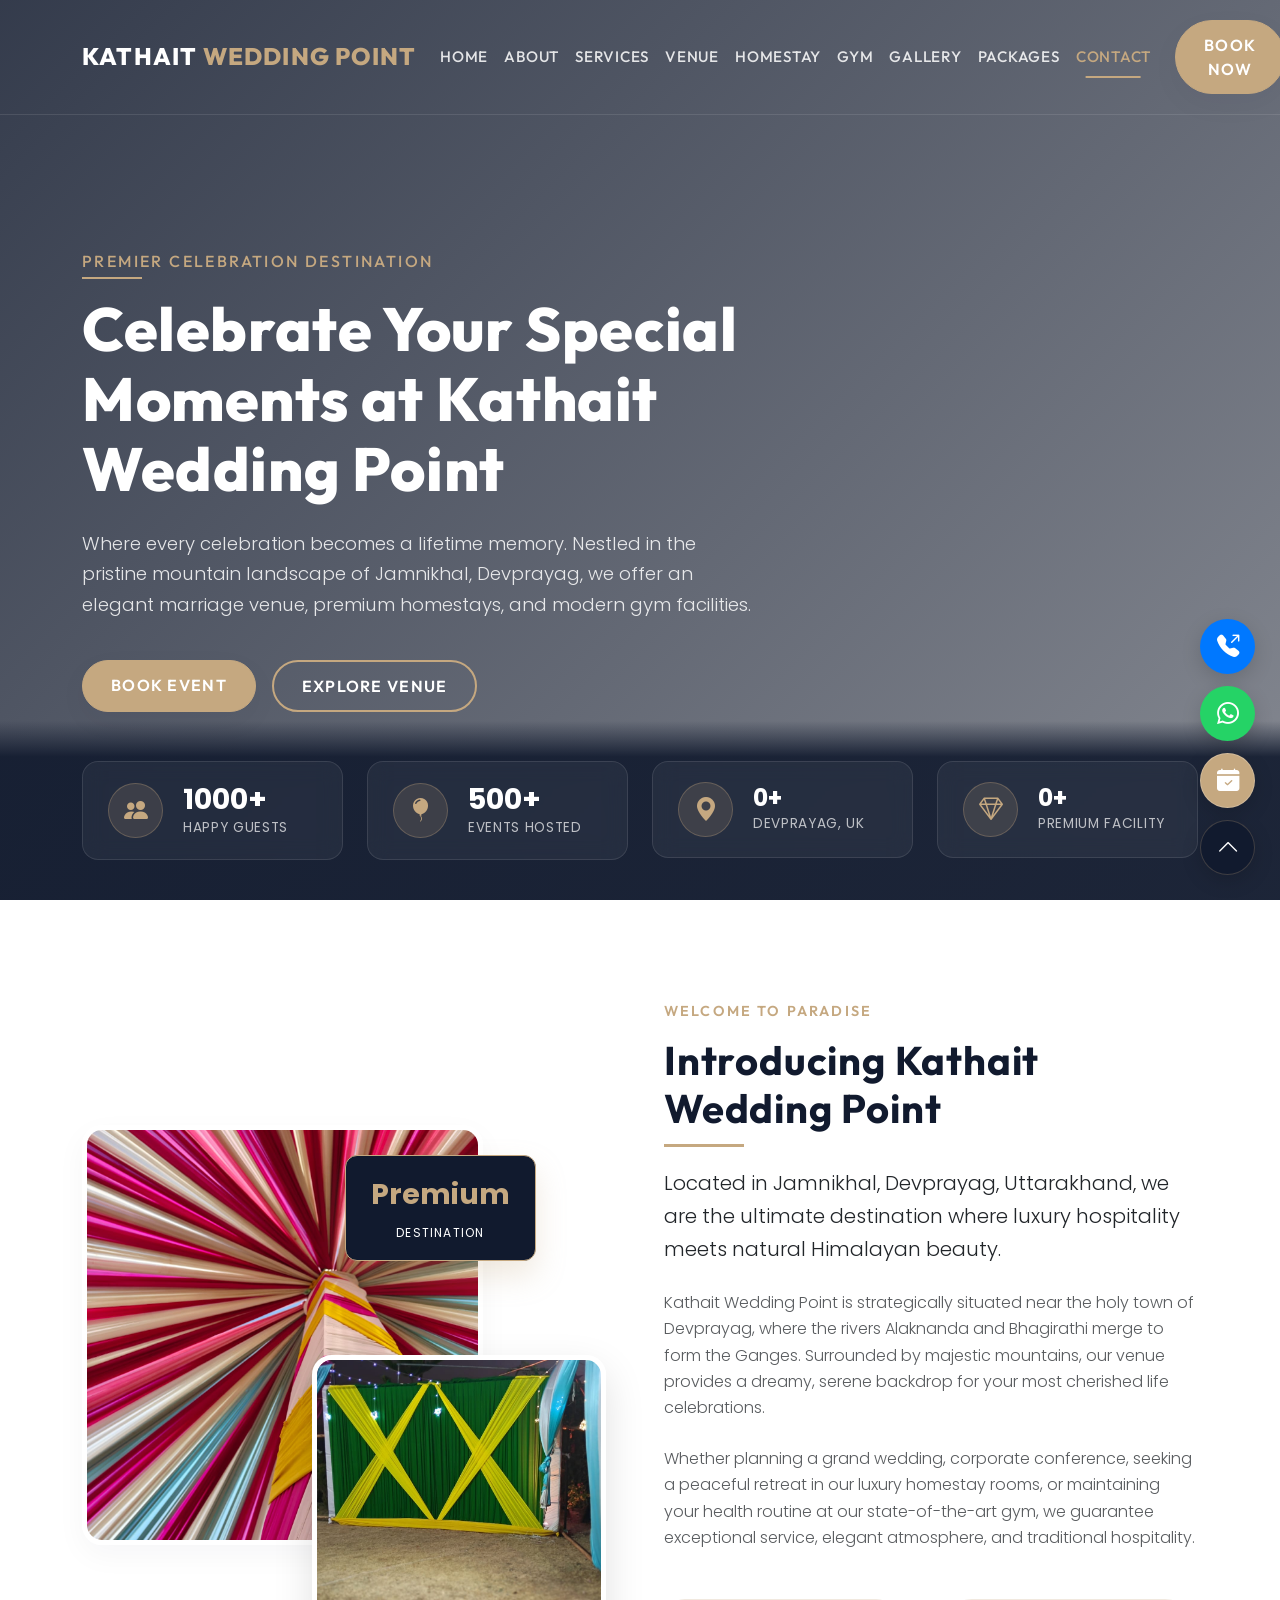
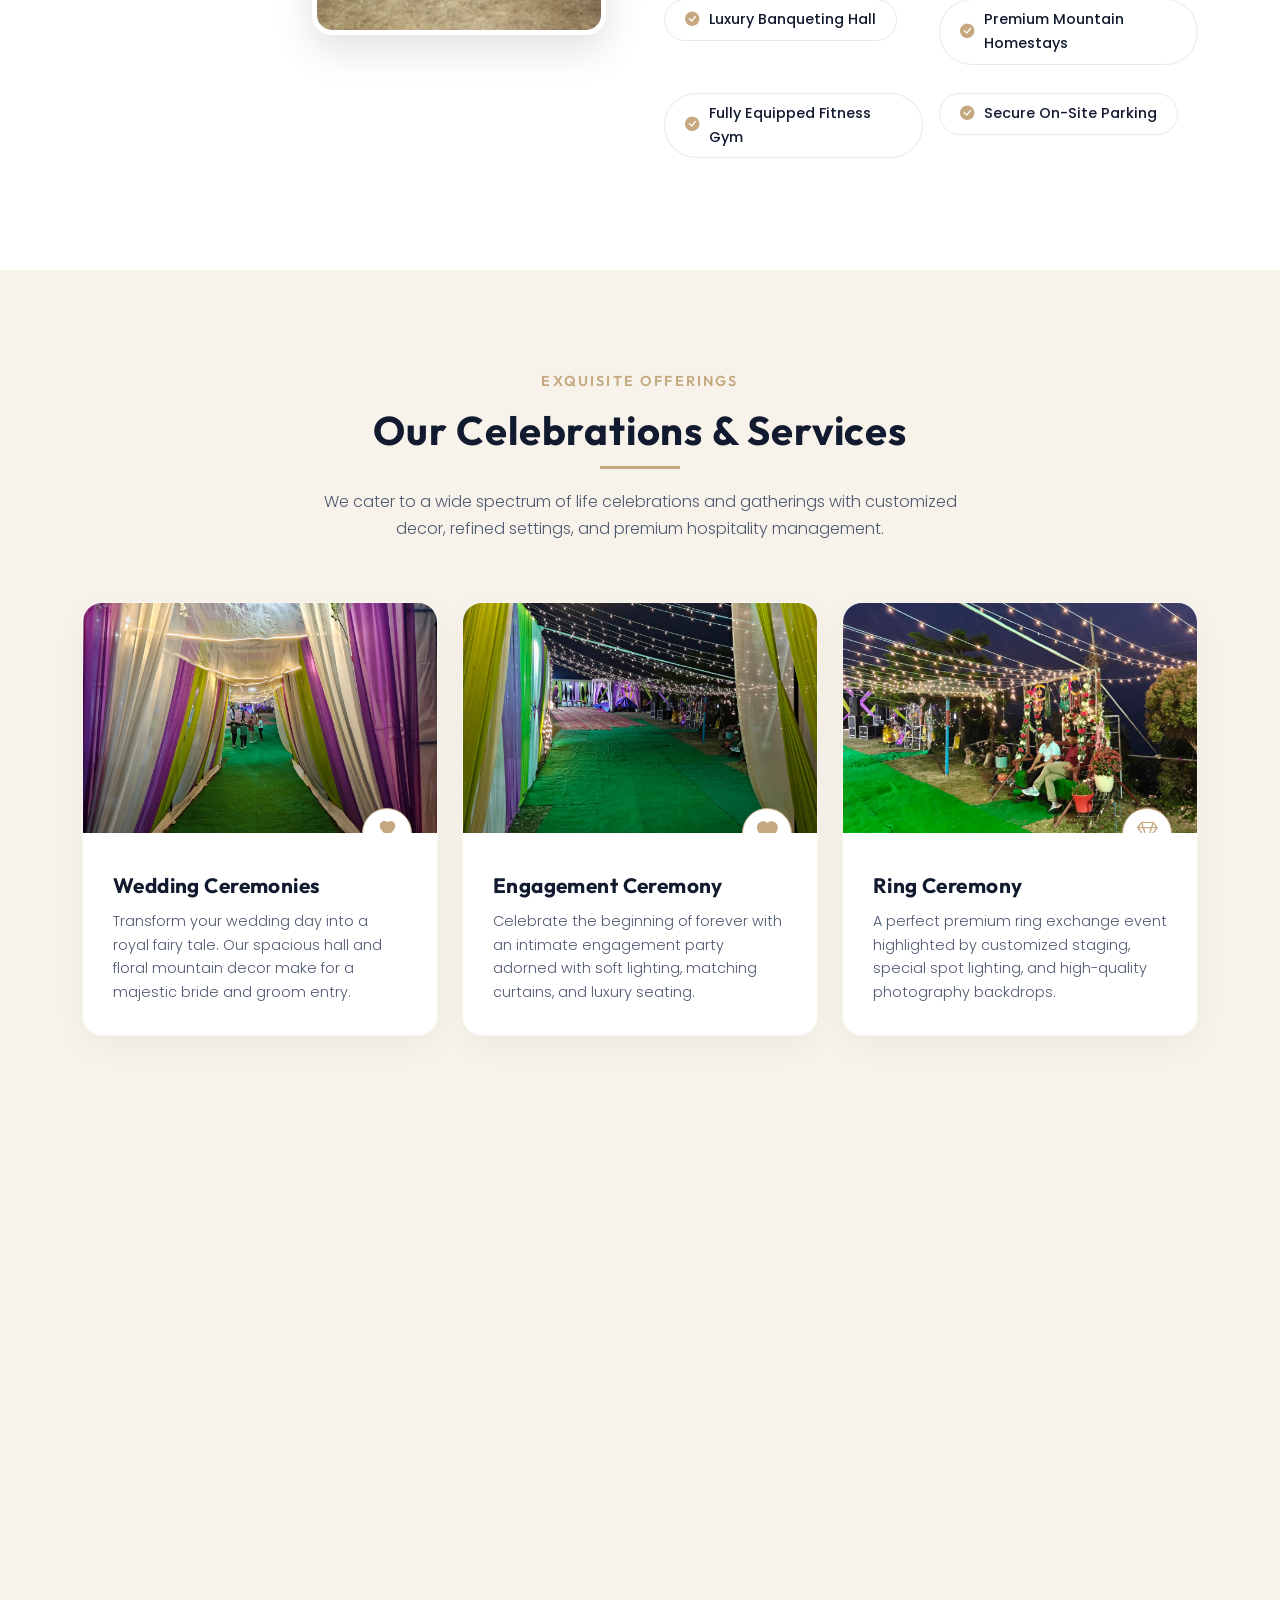
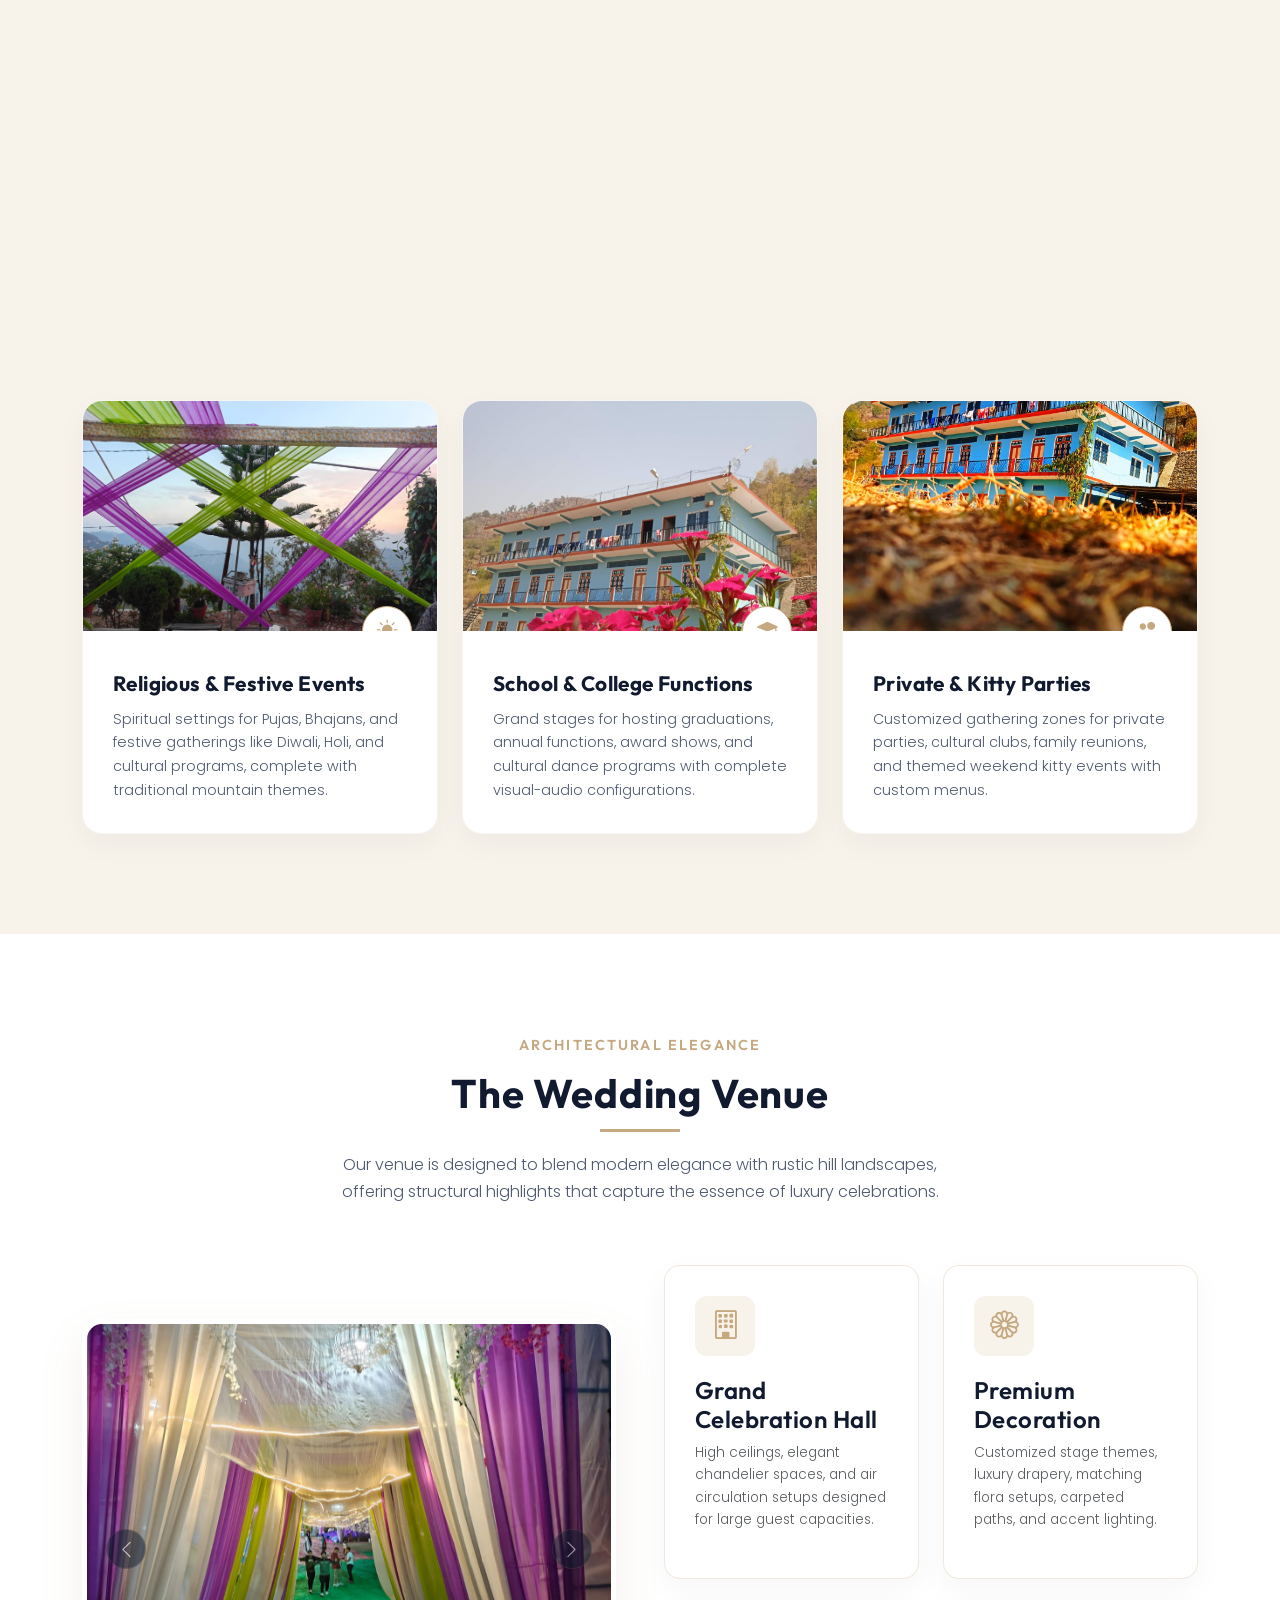
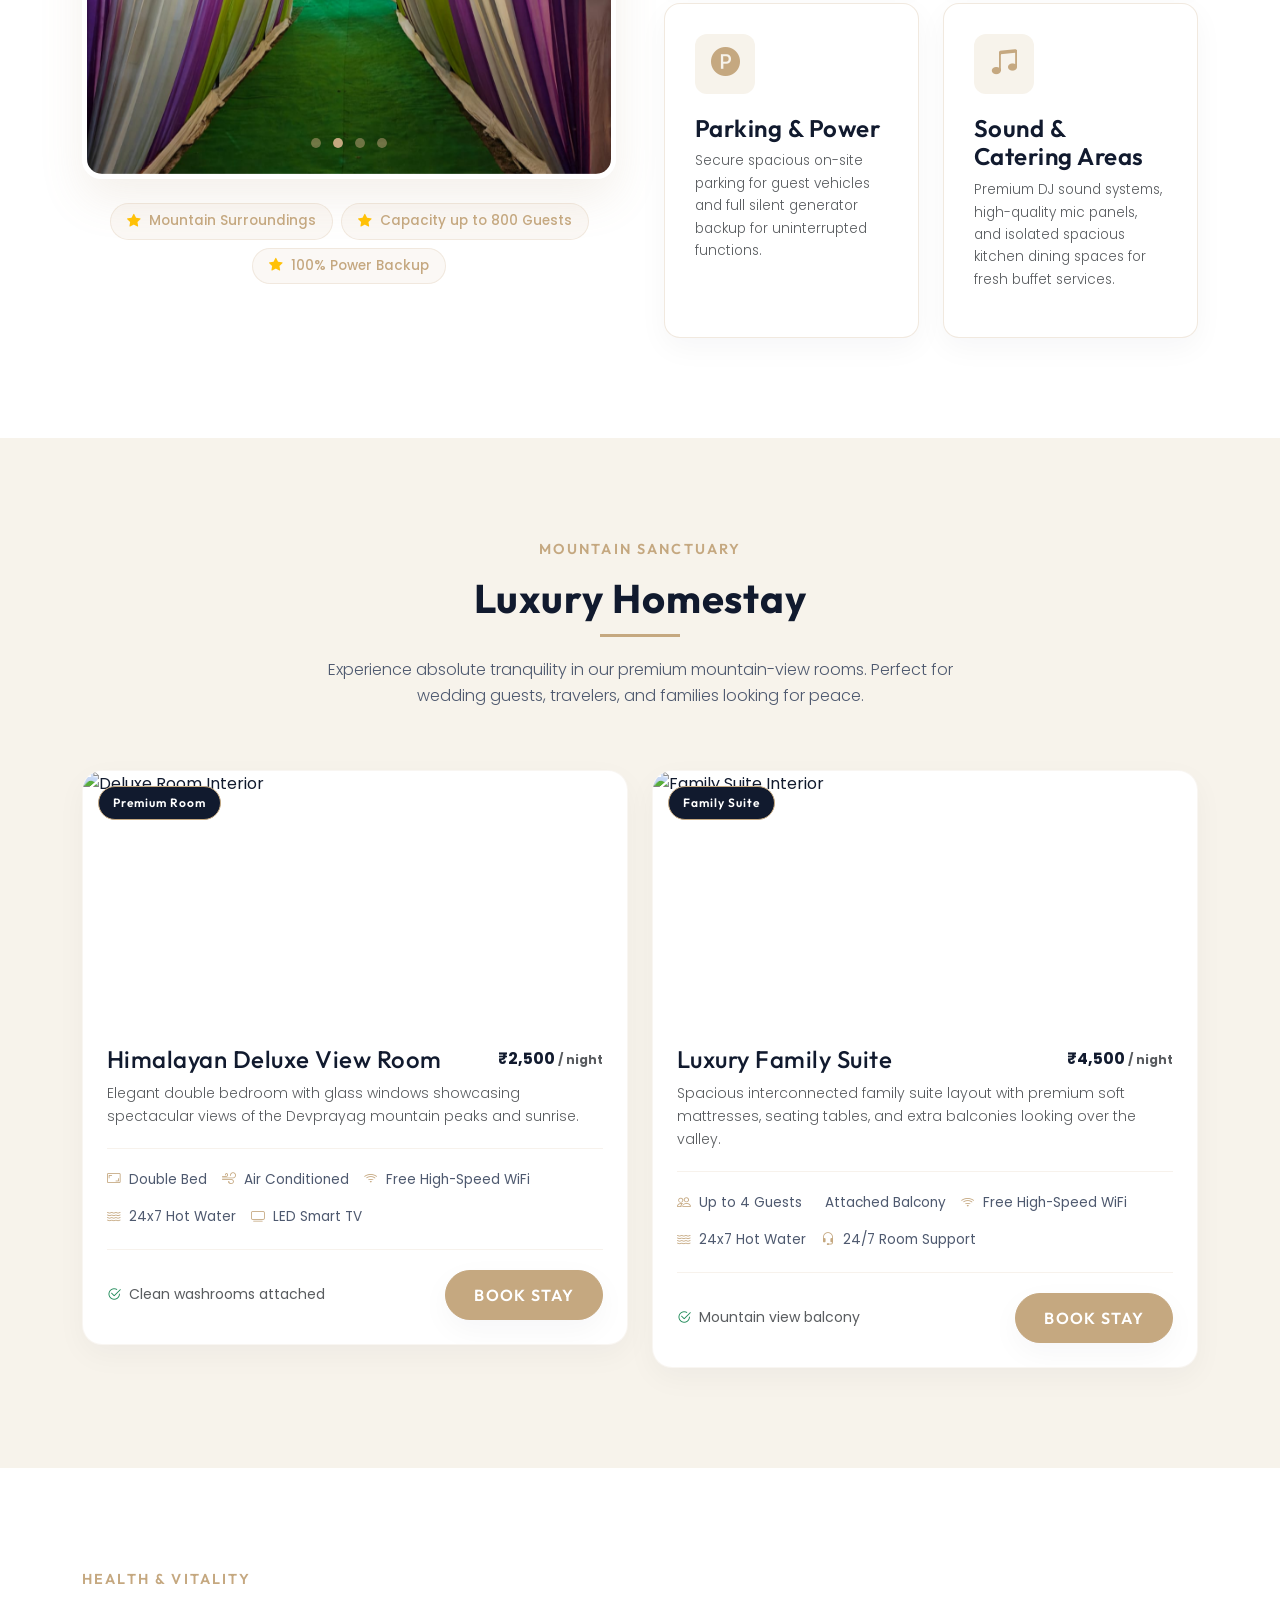
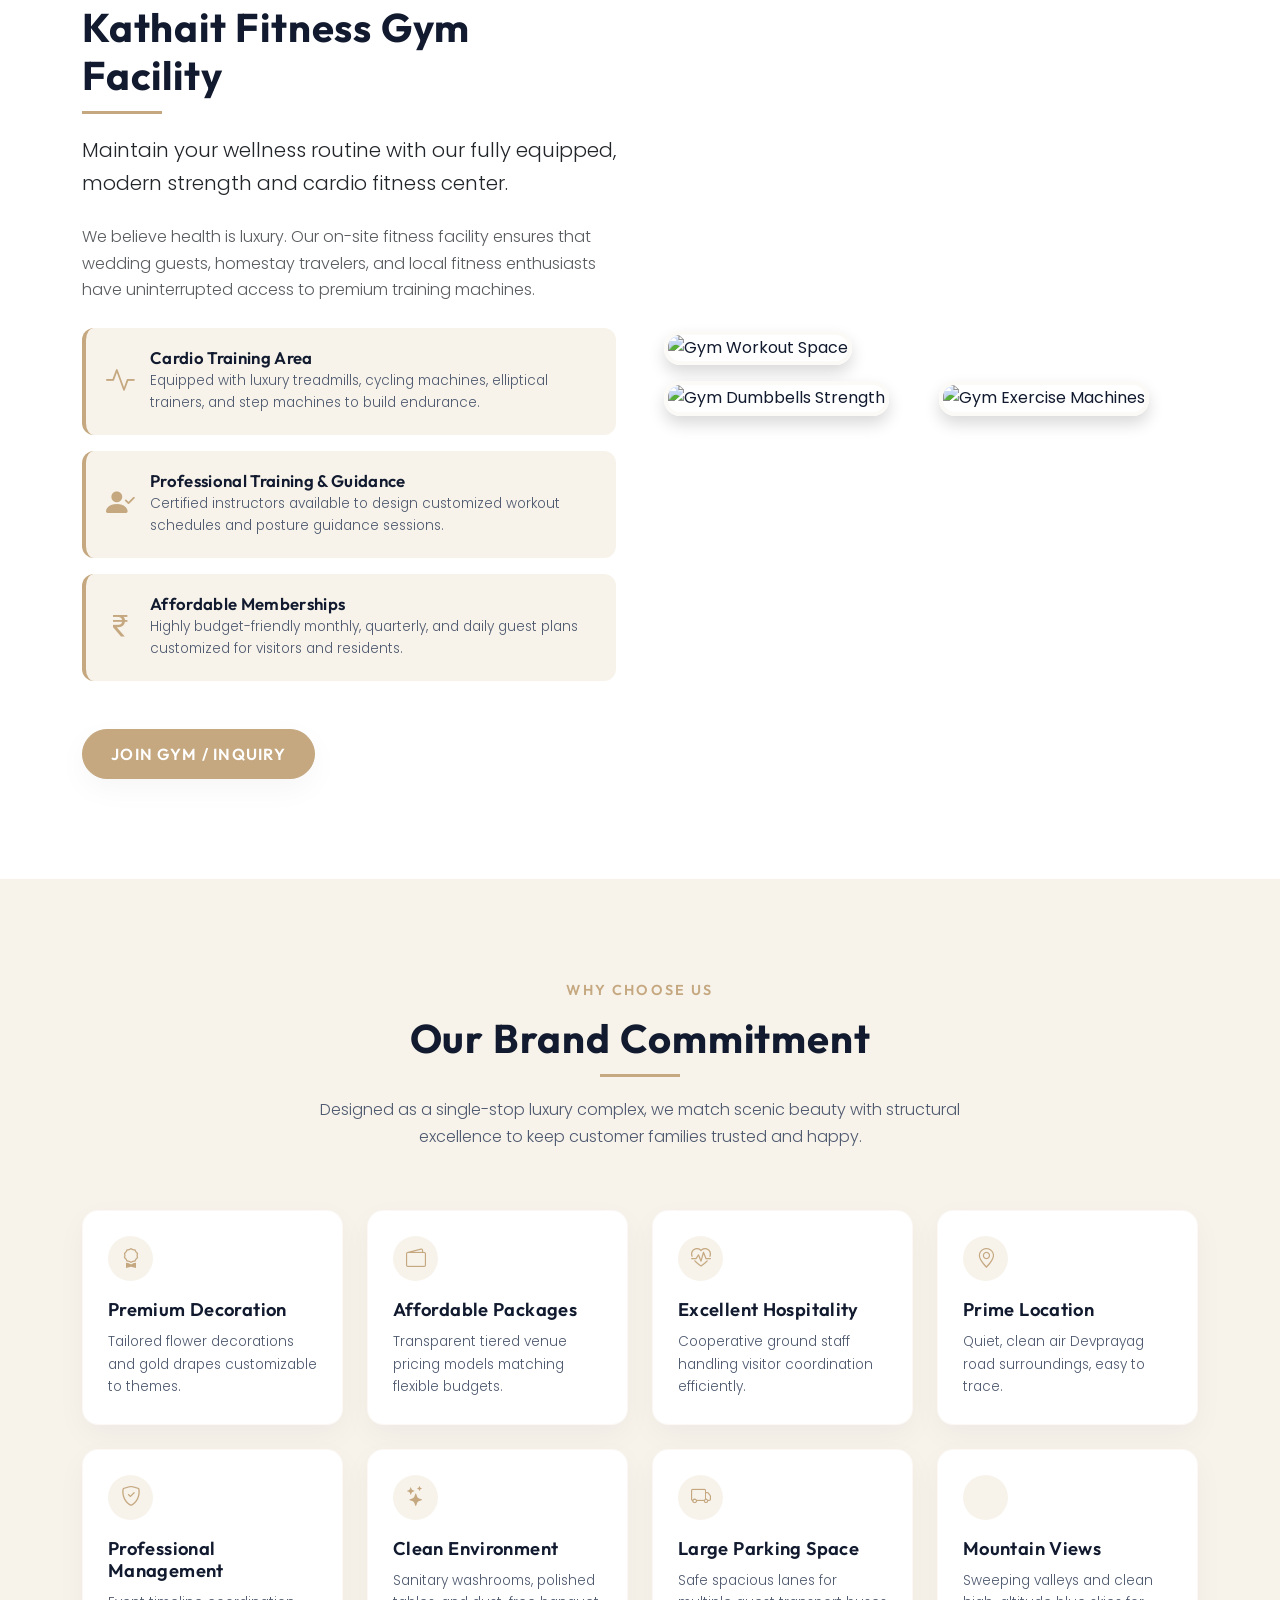
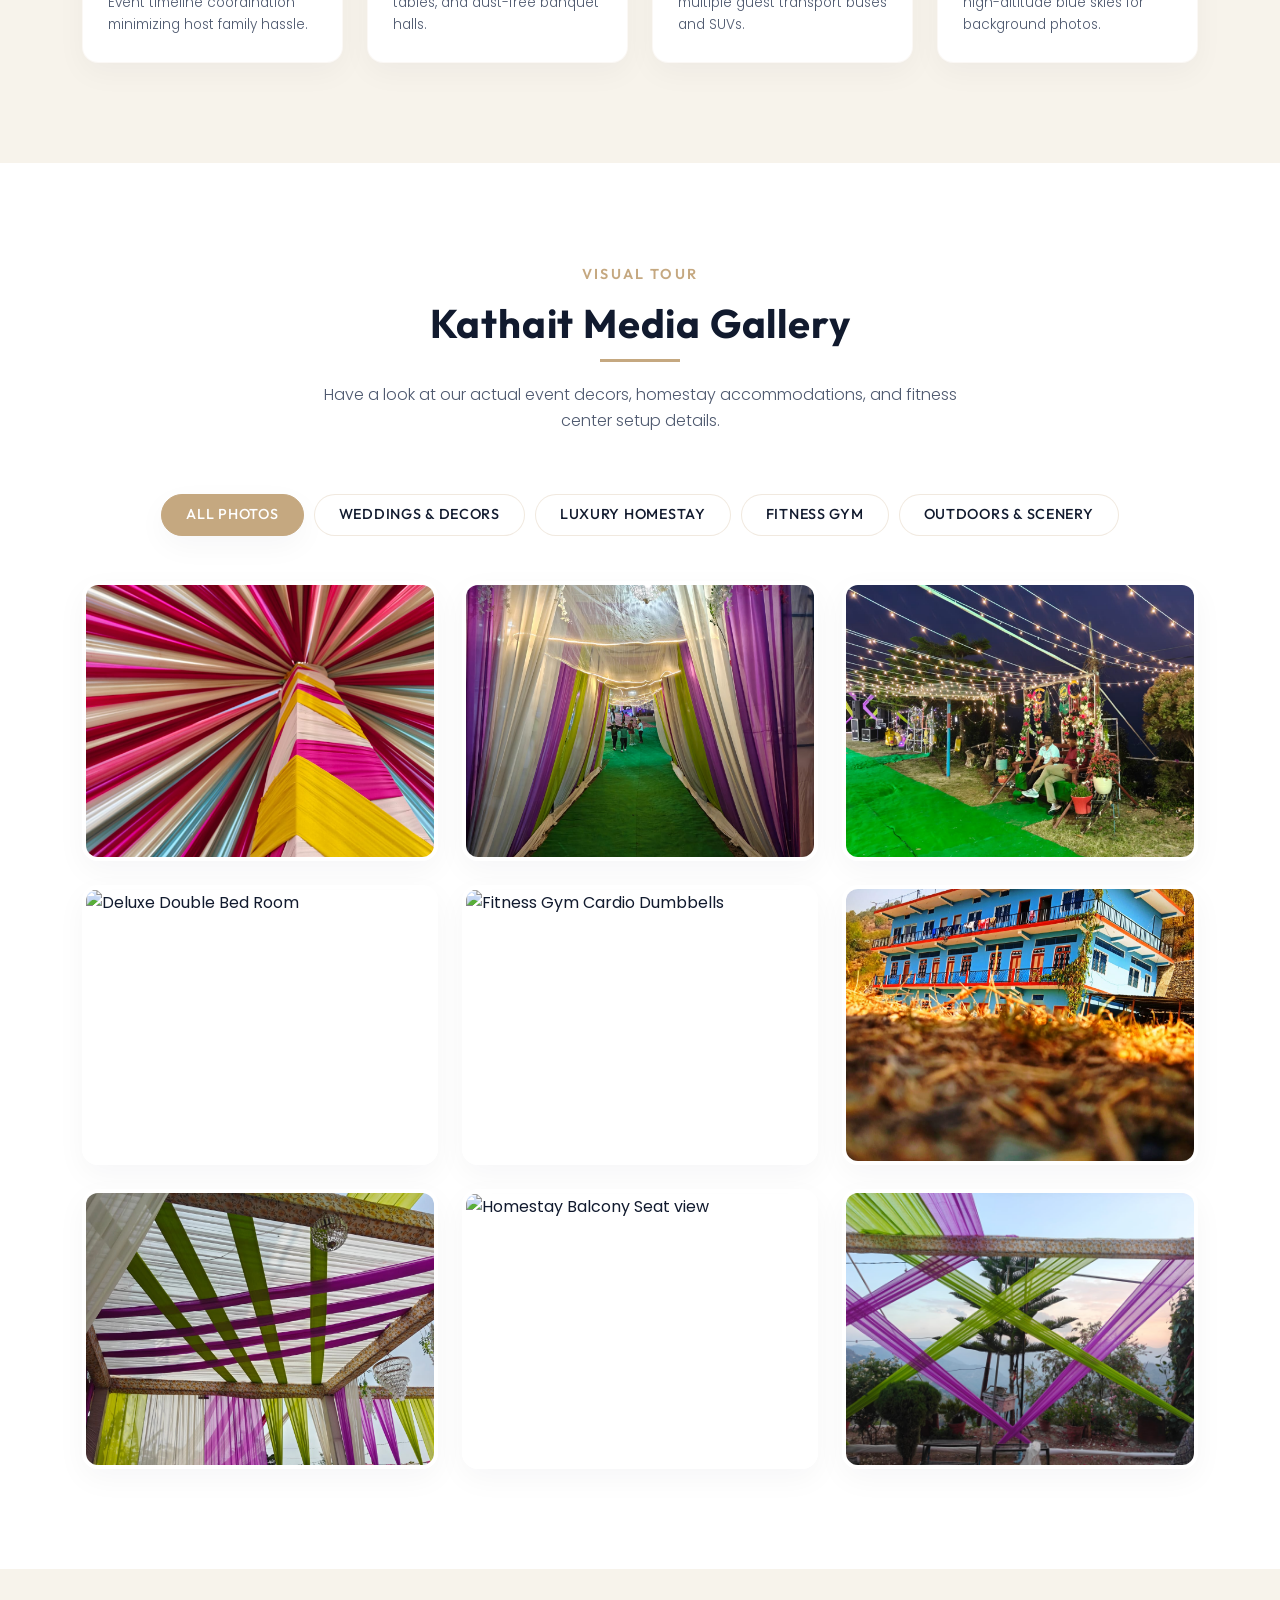
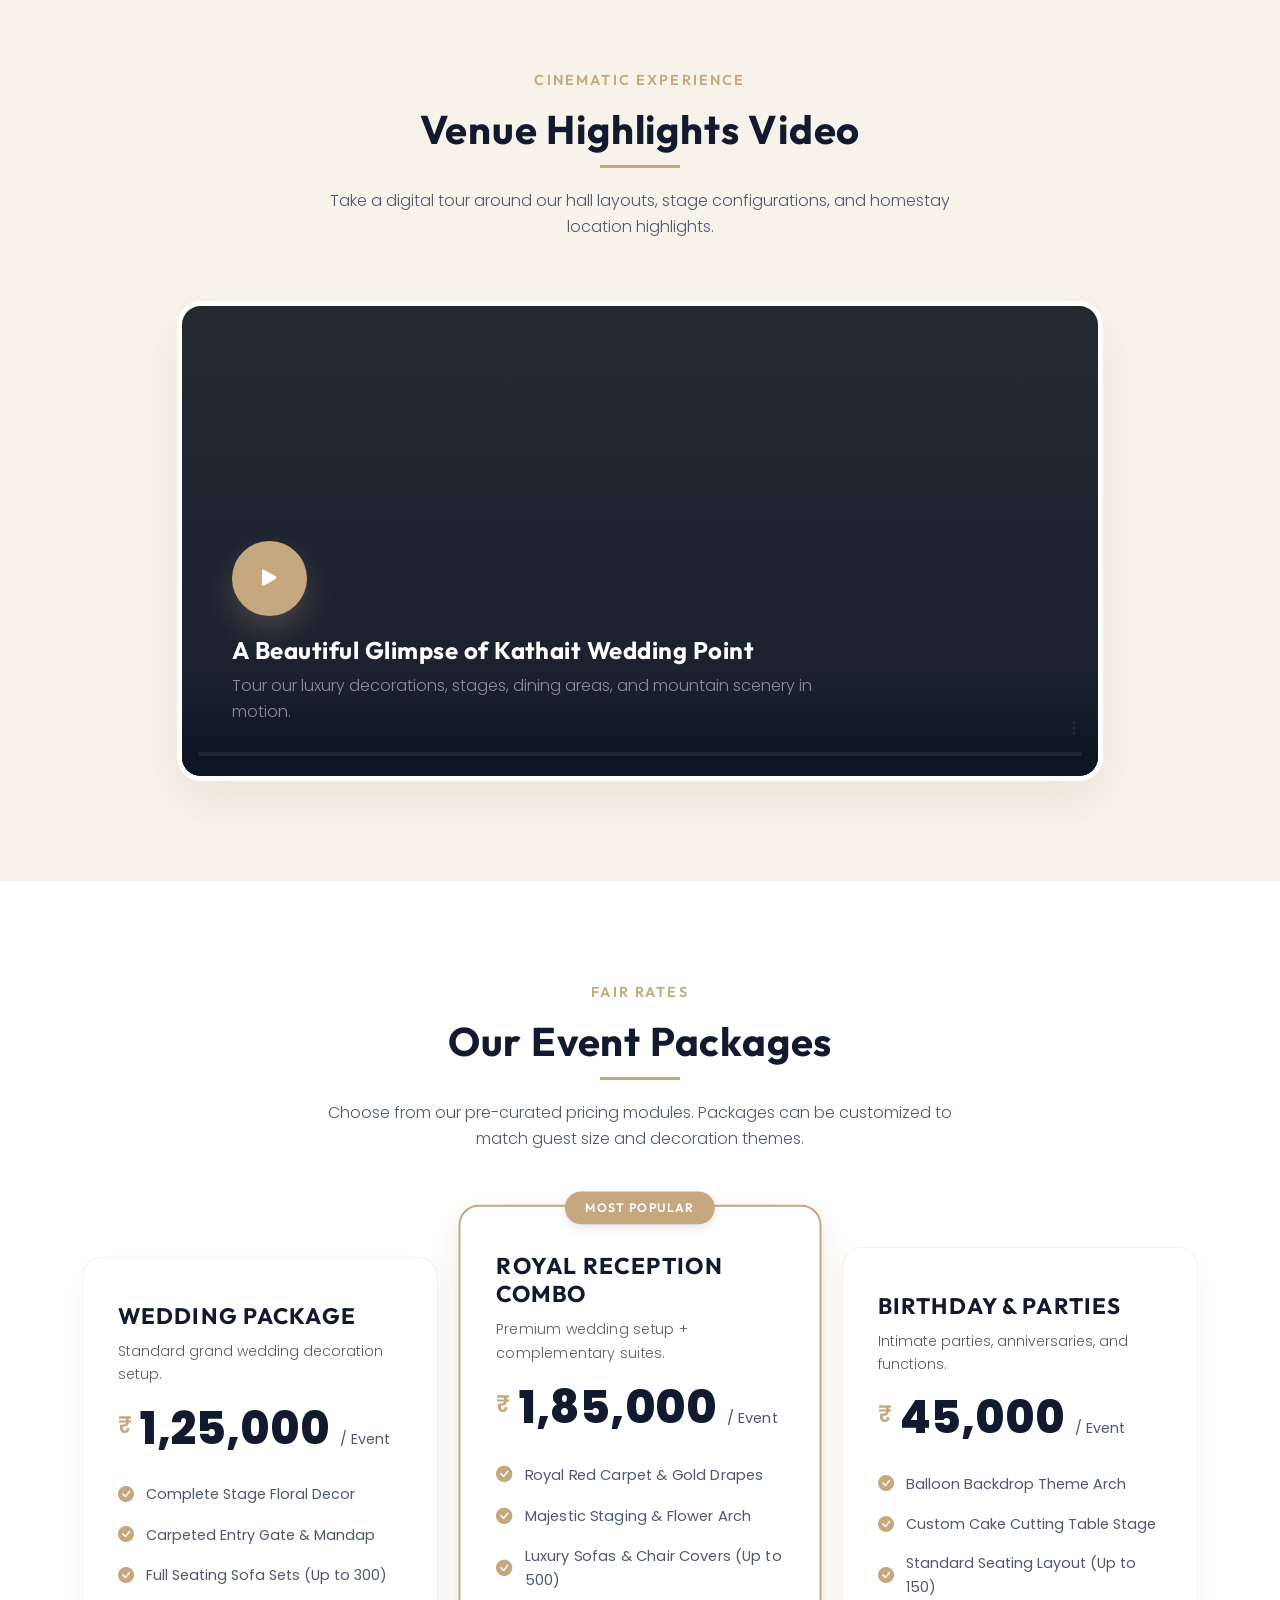
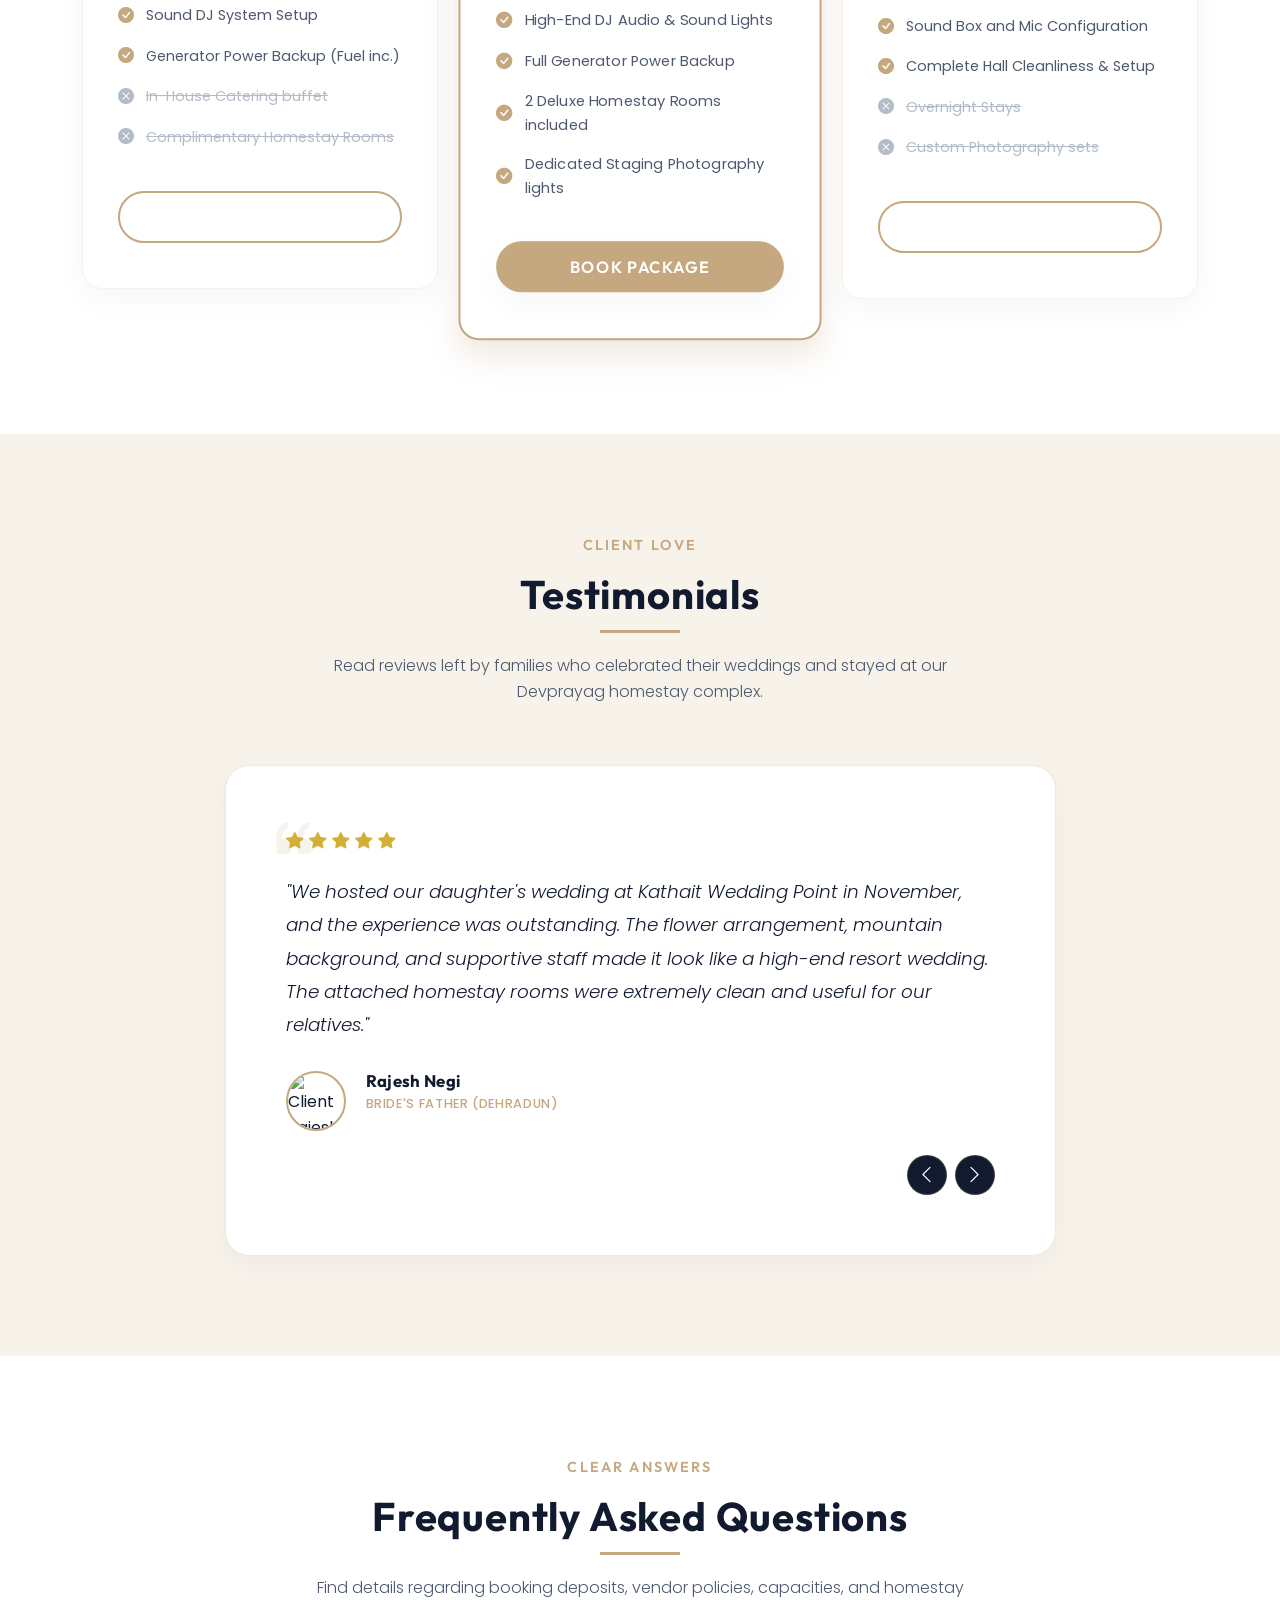
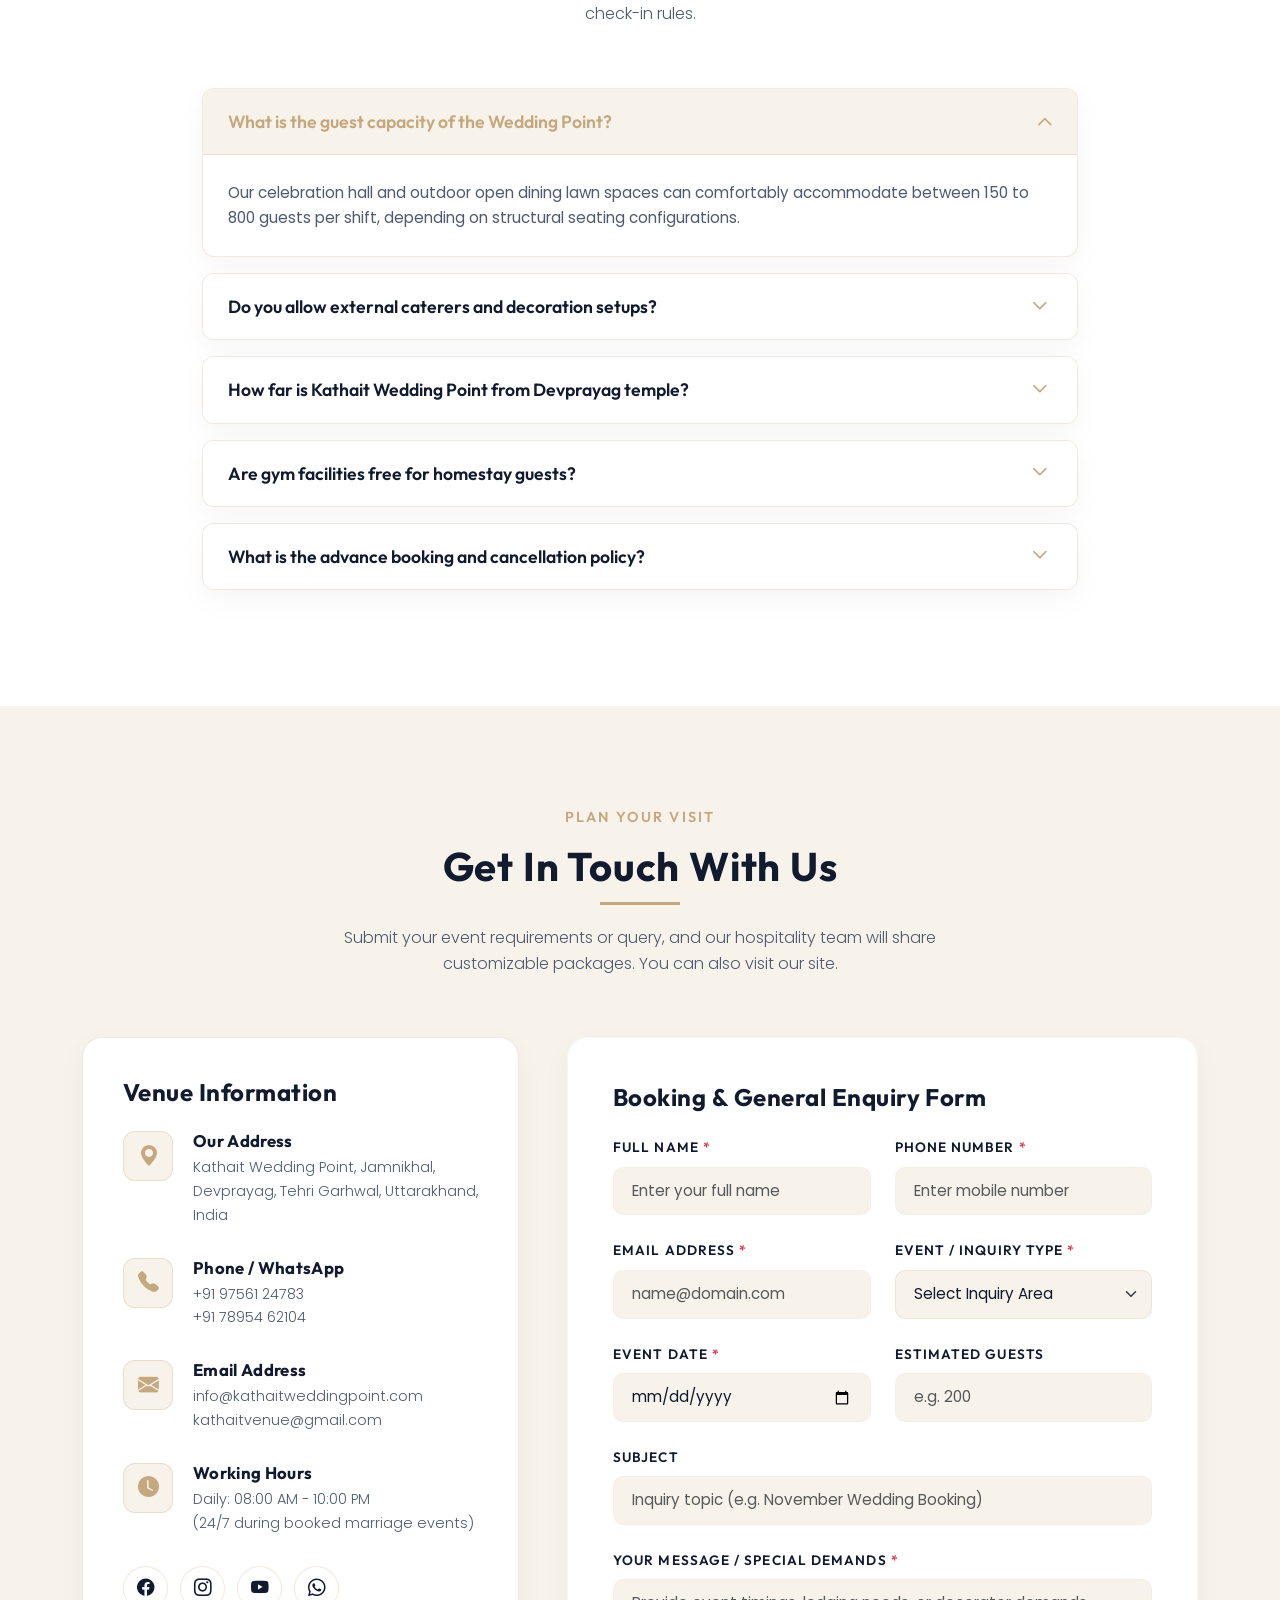
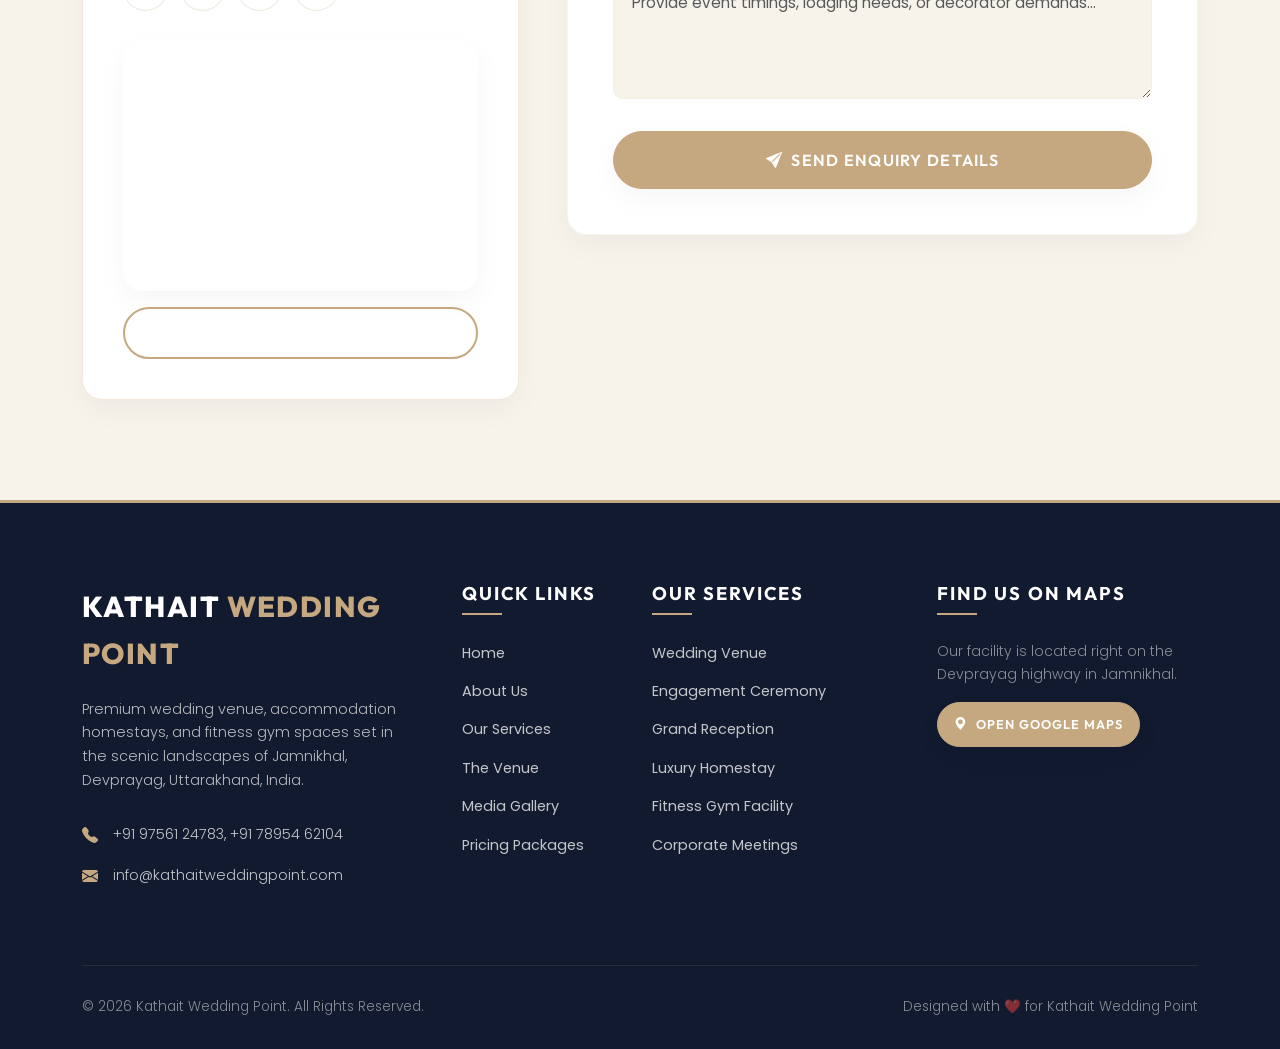
==== index.html @ 90617cf2 "Update Kathait Wedding Point website" ====
<!DOCTYPE html>
<html lang="en">

<head>
  <meta charset="UTF-8">
  <meta name="viewport" content="width=device-width, initial-scale=1.0">
  <meta name="description"
    content="Celebrate your special moments at Kathait Wedding Point in Jamnikhal, Devprayag, Uttarakhand. A premium luxury wedding venue offering homestay rooms, modern gym facility, grand celebration halls, and mountain views.">
  <meta name="keywords"
    content="Kathait Wedding Point, Wedding Venue Jamnikhal, Devprayag Wedding Hall, Luxury Resort Uttarakhand, Homestay Devprayag, Gym Jamnikhal Devprayag, Wedding Venue Uttarakhand, Marriage Hall Garhwal">
  <meta name="author" content="Kathait Wedding Point">
  <meta name="robots" content="index, follow">

  <!-- Open Graph Tags (SEO Social Media Share) -->
  <meta property="og:title" content="Kathait Wedding Point | Luxury Venue & Homestay in Devprayag">
  <meta property="og:description"
    content="Where every celebration becomes a lifetime memory. Grand wedding hall, engagement venue, premium homestay, and fitness gym set against beautiful mountain backdrops.">
  <meta property="og:image" content="D1.jpeg">
  <meta property="og:url" content="https://kathaitweddingpoint.com">
  <meta property="og:type" content="website">

  <title>Kathait Wedding Point | Premium Wedding Venue & Homestay, Devprayag</title>

  <!-- Favicon Placeholder -->
  <link rel="icon" type="image/png" href="D1.jpeg">

  <!-- Google Fonts: Outfit (Headings) & Poppins (Body Text) -->
  <link rel="preconnect" href="https://fonts.googleapis.com">
  <link rel="preconnect" href="https://fonts.gstatic.com" crossorigin>

  <!-- Bootstrap 5 CSS CDN -->
  <link href="https://cdn.jsdelivr.net/npm/bootstrap@5.3.0/dist/css/bootstrap.min.css" rel="stylesheet">

  <!-- Bootstrap Icons CDN -->
  <link rel="stylesheet" href="https://cdn.jsdelivr.net/npm/bootstrap-icons@1.10.5/font/bootstrap-icons.css">

  <!-- Custom CSS Stylesheet -->
  <link rel="stylesheet" href="style.css">
</head>

<body>

  <!-- Scroll Progress Bar -->
  <div class="scroll-progress-container">
    <div class="scroll-progress-bar" id="scrollProgress"></div>
  </div>

  <!-- Luxury Preloader -->
  <div id="preloader" aria-hidden="true">
    <div class="preloader-logo">Kathait <span>Wedding Point</span></div>
    <div class="preloader-spinner"></div>
    <p class="mt-3 text-uppercase letter-spacing-2" style="font-size: 0.75rem; letter-spacing: 0.15em;">Loading
      Experience...</p>
  </div>

  <!-- Sticky Premium Navigation Bar -->
  <nav class="navbar navbar-expand-lg custom-navbar" id="mainNavbar">
    <div class="container">
      <a class="navbar-brand navbar-brand-custom" href="#home" id="navLogo">
        Kathait <span>Wedding Point</span>
      </a>
      <button class="navbar-toggler" type="button" data-bs-toggle="collapse" data-bs-target="#navbarNav"
        aria-controls="navbarNav" aria-expanded="false" aria-label="Toggle navigation"
        style="border: var(--border-gold-subtle); padding: 8px;">
        <span class="bi bi-list text-white" id="togglerIcon" style="font-size: 1.5rem;"></span>
      </button>
      <div class="collapse navbar-collapse" id="navbarNav">
        <ul class="navbar-nav ms-auto mb-2 mb-lg-0 align-items-center">
          <li class="nav-item">
            <a class="nav-link nav-link-custom active" href="#home">Home</a>
          </li>
          <li class="nav-item">
            <a class="nav-link nav-link-custom" href="#about">About</a>
          </li>
          <li class="nav-item">
            <a class="nav-link nav-link-custom" href="#services">Services</a>
          </li>
          <li class="nav-item">
            <a class="nav-link nav-link-custom" href="#venue">Venue</a>
          </li>
          <li class="nav-item">
            <a class="nav-link nav-link-custom" href="#homestay">Homestay</a>
          </li>
          <li class="nav-item">
            <a class="nav-link nav-link-custom" href="#gym">Gym</a>
          </li>
          <li class="nav-item">
            <a class="nav-link nav-link-custom" href="#gallery">Gallery</a>
          </li>
          <li class="nav-item">
            <a class="nav-link nav-link-custom" href="#packages">Packages</a>
          </li>
          <li class="nav-item">
            <a class="nav-link nav-link-custom" href="#contact">Contact</a>
          </li>
          <li class="nav-item ms-lg-3 mt-3 mt-lg-0">
            <a class="btn btn-gold text-white" href="#contact">Book Now</a>
          </li>
        </ul>
      </div>
    </div>
  </nav>

  <!-- Hero Section -->
  <header id="home" class="hero-section">
    <!-- Local Demo Background Video -->
    <video autoplay loop muted playsinline class="hero-video-bg">
      <source src="Dvid1.mp4" type="video/mp4">
      <!-- Fallback image if video not loaded -->
      <img src="D1.jpeg" alt="Kathait Wedding Point Venue View">
    </video>

    <div class="hero-overlay"></div>

    <div class="container h-100 d-flex align-items-center">
      <div class="row">
        <div class="col-lg-10 col-xl-9">
          <div class="hero-content">
            <span class="hero-subtitle reveal-elem">Premier Celebration Destination</span>
            <h1 class="hero-title reveal-elem">Celebrate Your Special Moments at Kathait Wedding Point</h1>
            <p class="hero-desc reveal-elem">Where every celebration becomes a lifetime memory. Nestled in the pristine
              mountain landscape of Jamnikhal, Devprayag, we offer an elegant marriage venue, premium homestays, and
              modern gym facilities.</p>
            <div class="d-flex flex-wrap gap-3 reveal-elem">
              <a href="#contact" class="btn btn-gold text-white">Book Event</a>
              <a href="#venue" class="btn btn-outline-gold">Explore Venue</a>
            </div>
          </div>
        </div>
      </div>
    </div>

    <!-- Floating Statistics Container -->
    <div class="hero-stats-wrapper" id="hero-stats">
      <div class="container">
        <div class="row g-4">
          <div class="col-6 col-lg-3">
            <div class="hero-stat-card">
              <div class="stat-icon-wrapper">
                <i class="bi bi-people-fill"></i>
              </div>
              <div>
                <div class="stat-number" data-target="1000">0+</div>
                <div class="stat-label">Happy Guests</div>
              </div>
            </div>
          </div>
          <div class="col-6 col-lg-3">
            <div class="hero-stat-card">
              <div class="stat-icon-wrapper">
                <i class="bi bi-balloon-fill"></i>
              </div>
              <div>
                <div class="stat-number" data-target="500">0+</div>
                <div class="stat-label">Events Hosted</div>
              </div>
            </div>
          </div>
          <div class="col-6 col-lg-3">
            <div class="hero-stat-card">
              <div class="stat-icon-wrapper">
                <i class="bi bi-geo-alt-fill"></i>
              </div>
              <div>
                <div class="stat-number" style="font-size: 1.5rem; font-weight: 700; color: white;">Jamnikhal</div>
                <div class="stat-label">Devprayag, UK</div>
              </div>
            </div>
          </div>
          <div class="col-6 col-lg-3">
            <div class="hero-stat-card">
              <div class="stat-icon-wrapper">
                <i class="bi bi-gem"></i>
              </div>
              <div>
                <div class="stat-number" style="font-size: 1.5rem; font-weight: 700; color: white;">Luxury</div>
                <div class="stat-label">Premium Facility</div>
              </div>
            </div>
          </div>
        </div>
      </div>
    </div>
  </header>

  <!-- About Section -->
  <section id="about" class="section-padding bg-white-luxury">
    <div class="container">
      <div class="row align-items-center g-5">
        <div class="col-lg-6 reveal-elem fade-left">
          <div class="about-image-layout">
            <!-- Utilizing local wedding / venue images -->
            <img src="D1.jpeg" alt="Kathait Wedding Point Entrance Decor" class="about-img-main">
            <img src="D2.jpeg" alt="Kathait Wedding Point Celebration Hall Setup" class="about-img-sub">
            <div class="about-badge">
              <span class="years">Premium</span>
              <span class="text">Destination</span>
            </div>
          </div>
        </div>
        <div class="col-lg-6 reveal-elem fade-right">
          <span class="section-tagline">Welcome to Paradise</span>
          <h2 class="section-title left-align">Introducing Kathait Wedding Point</h2>
          <p class="lead text-dark mb-4">Located in Jamnikhal, Devprayag, Uttarakhand, we are the ultimate destination
            where luxury hospitality meets natural Himalayan beauty.</p>
          <p class="mb-4 text-muted">Kathait Wedding Point is strategically situated near the holy town of Devprayag,
            where the rivers Alaknanda and Bhagirathi merge to form the Ganges. Surrounded by majestic mountains, our
            venue provides a dreamy, serene backdrop for your most cherished life celebrations.</p>
          <p class="mb-5 text-muted">Whether planning a grand wedding, corporate conference, seeking a peaceful retreat
            in our luxury homestay rooms, or maintaining your health routine at our state-of-the-art gym, we guarantee
            exceptional service, elegant atmosphere, and traditional hospitality.</p>

          <div class="row g-3">
            <div class="col-sm-6">
              <div class="feature-pill"><i class="bi bi-check-circle-fill"></i> Luxury Banqueting Hall</div>
            </div>
            <div class="col-sm-6">
              <div class="feature-pill"><i class="bi bi-check-circle-fill"></i> Premium Mountain Homestays</div>
            </div>
            <div class="col-sm-6">
              <div class="feature-pill"><i class="bi bi-check-circle-fill"></i> Fully Equipped Fitness Gym</div>
            </div>
            <div class="col-sm-6">
              <div class="feature-pill"><i class="bi bi-check-circle-fill"></i> Secure On-Site Parking</div>
            </div>
          </div>
        </div>
      </div>
    </div>
  </section>

  <!-- Services Section -->
  <section id="services" class="section-padding bg-light-luxury">
    <div class="container">
      <div class="text-center">
        <span class="section-tagline">Exquisite Offerings</span>
        <h2 class="section-title">Our Celebrations & Services</h2>
        <p class="section-desc">We cater to a wide spectrum of life celebrations and gatherings with customized decor,
          refined settings, and premium hospitality management.</p>
      </div>

      <div class="row g-4">
        <!-- Service 1: Wedding -->
        <div class="col-md-6 col-lg-4 reveal-elem delay-1">
          <div class="service-card">
            <div class="service-img-wrapper">
              <!-- Using local decoration image D3.jpeg -->
              <img src="D3.jpeg" alt="Wedding Celebration Decor" class="service-img">
              <div class="service-icon-floating">
                <i class="bi bi-balloon-heart-fill"></i>
              </div>
            </div>
            <div class="service-body">
              <h3 class="service-title">Wedding Ceremonies</h3>
              <p class="service-desc">Transform your wedding day into a royal fairy tale. Our spacious hall and floral
                mountain decor make for a majestic bride and groom entry.</p>
            </div>
          </div>
        </div>

        <!-- Service 2: Engagement Ceremony -->
        <div class="col-md-6 col-lg-4 reveal-elem delay-2">
          <div class="service-card">
            <div class="service-img-wrapper">
              <!-- Using local decoration image D4.jpeg -->
              <img src="D4.jpeg" alt="Engagement Ceremony Decor" class="service-img">
              <div class="service-icon-floating">
                <i class="bi bi-heart-fill"></i>
              </div>
            </div>
            <div class="service-body">
              <h3 class="service-title">Engagement Ceremony</h3>
              <p class="service-desc">Celebrate the beginning of forever with an intimate engagement party adorned with
                soft lighting, matching curtains, and luxury seating.</p>
            </div>
          </div>
        </div>

        <!-- Service 3: Ring Ceremony -->
        <div class="col-md-6 col-lg-4 reveal-elem delay-3">
          <div class="service-card">
            <div class="service-img-wrapper">
              <!-- Using local image D5.jpeg -->
              <img src="D5.jpeg" alt="Ring Ceremony Setup" class="service-img">
              <div class="service-icon-floating">
                <i class="bi bi-gem"></i>
              </div>
            </div>
            <div class="service-body">
              <h3 class="service-title">Ring Ceremony</h3>
              <p class="service-desc">A perfect premium ring exchange event highlighted by customized staging, special
                spot lighting, and high-quality photography backdrops.</p>
            </div>
          </div>
        </div>

        <!-- Service 4: Reception -->
        <div class="col-md-6 col-lg-4 reveal-elem delay-1">
          <div class="service-card">
            <div class="service-img-wrapper">
              <!-- Using local image D6.jpeg -->
              <img src="D6.jpeg" alt="Wedding Reception Decoration" class="service-img">
              <div class="service-icon-floating">
                <i class="bi bi-stars"></i>
              </div>
            </div>
            <div class="service-body">
              <h3 class="service-title">Grand Reception</h3>
              <p class="service-desc">Host an unforgettable reception dinner featuring fine dining catering layouts,
                ambient audio, and professional hospitality staff.</p>
            </div>
          </div>
        </div>

        <!-- Service 5: Birthday Parties -->
        <div class="col-md-6 col-lg-4 reveal-elem delay-2">
          <div class="service-card">
            <div class="service-img-wrapper">
              <!-- Using local image D7.jpeg -->
              <img src="D7.jpeg" alt="Birthday Party Decoration" class="service-img">
              <div class="service-icon-floating">
                <i class="bi bi-gift-fill"></i>
              </div>
            </div>
            <div class="service-body">
              <h3 class="service-title">Birthday Parties</h3>
              <p class="service-desc">Fun and creative settings for kids and adults alike. Colorful balloon decorations,
                custom arches, dynamic music setups, and cake stages.</p>
            </div>
          </div>
        </div>

        <!-- Service 6: Anniversary Celebration -->
        <div class="col-md-6 col-lg-4 reveal-elem delay-3">
          <div class="service-card">
            <div class="service-img-wrapper">
              <!-- Using local image D8.jpeg -->
              <img src="D8.jpeg" alt="Anniversary Celebration Layout" class="service-img">
              <div class="service-icon-floating">
                <i class="bi bi-hourglass-split"></i>
              </div>
            </div>
            <div class="service-body">
              <h3 class="service-title">Anniversaries</h3>
              <p class="service-desc">Commemorate years of love and togetherness with sophisticated table layouts, fine
                linens, family dining, and live musical highlights.</p>
            </div>
          </div>
        </div>

        <!-- Service 7: Baby Shower & Naming -->
        <div class="col-md-6 col-lg-4 reveal-elem delay-1">
          <div class="service-card">
            <div class="service-img-wrapper">
              <!-- Using local image D9.jpeg -->
              <img src="D9.jpeg" alt="Baby Shower Theme Decor" class="service-img">
              <div class="service-icon-floating">
                <i class="bi bi-emoji-smile-fill"></i>
              </div>
            </div>
            <div class="service-body">
              <h3 class="service-title">Baby Shower & Naming</h3>
              <p class="service-desc">Delightful, warm themed decorations for welcoming the newborn. Customized setups
                and comfortable seating for friends and relatives.</p>
            </div>
          </div>
        </div>

        <!-- Service 8: Corporate Events -->
        <div class="col-md-6 col-lg-4 reveal-elem delay-2">
          <div class="service-card">
            <div class="service-img-wrapper">
              <img src="https://images.unsplash.com/photo-1511578314322-379afb476865?auto=format&fit=crop&w=800&q=80"
                alt="Corporate Conference Setup" class="service-img">
              <div class="service-icon-floating">
                <i class="bi bi-briefcase-fill"></i>
              </div>
            </div>
            <div class="service-body">
              <h3 class="service-title">Corporate Events</h3>
              <p class="service-desc">Professional corporate training, workshops, and business conferences equipped with
                high-speed Internet, microphone setup, and projector spaces.</p>
            </div>
          </div>
        </div>

        <!-- Service 9: Retirement Parties -->
        <div class="col-md-6 col-lg-4 reveal-elem delay-3">
          <div class="service-card">
            <div class="service-img-wrapper">
              <!-- Using local image D10.jpeg -->
              <img src="D10.jpeg" alt="Retirement Party Venue Decor" class="service-img">
              <div class="service-icon-floating">
                <i class="bi bi-award-fill"></i>
              </div>
            </div>
            <div class="service-body">
              <h3 class="service-title">Retirement Parties</h3>
              <p class="service-desc">Honor years of dedicated professional service with elegant stages, celebratory
                presentations, and close family dining experiences.</p>
            </div>
          </div>
        </div>

        <!-- Service 10: Religious Events & Festivals -->
        <div class="col-md-6 col-lg-4 reveal-elem delay-1">
          <div class="service-card">
            <div class="service-img-wrapper">
              <!-- Using local image D11.jpeg -->
              <img src="D11.jpeg" alt="Religious Puja / Festive Program Decor" class="service-img">
              <div class="service-icon-floating">
                <i class="bi bi-sun-fill"></i>
              </div>
            </div>
            <div class="service-body">
              <h3 class="service-title">Religious & Festive Events</h3>
              <p class="service-desc">Spiritual settings for Pujas, Bhajans, and festive gatherings like Diwali, Holi,
                and cultural programs, complete with traditional mountain themes.</p>
            </div>
          </div>
        </div>

        <!-- Service 11: School & College Functions -->
        <div class="col-md-6 col-lg-4 reveal-elem delay-2">
          <div class="service-card">
            <div class="service-img-wrapper">
              <!-- Using local image D13.jpeg -->
              <img src="D13.jpeg" alt="School / College Cultural Function Decor" class="service-img">
              <div class="service-icon-floating">
                <i class="bi bi-mortarboard-fill"></i>
              </div>
            </div>
            <div class="service-body">
              <h3 class="service-title">School & College Functions</h3>
              <p class="service-desc">Grand stages for hosting graduations, annual functions, award shows, and cultural
                dance programs with complete visual-audio configurations.</p>
            </div>
          </div>
        </div>

        <!-- Service 12: Private & Kitty Parties -->
        <div class="col-md-6 col-lg-4 reveal-elem delay-3">
          <div class="service-card">
            <div class="service-img-wrapper">
              <!-- Using local image WhatsApp Image 2026-06-23 at 4.43.45 PM.jpeg -->
              <img src="WhatsApp Image 2026-06-23 at 4.43.45 PM.jpeg" alt="Private Kitty Party Setup"
                class="service-img">
              <div class="service-icon-floating">
                <i class="bi bi-people-fill"></i>
              </div>
            </div>
            <div class="service-body">
              <h3 class="service-title">Private & Kitty Parties</h3>
              <p class="service-desc">Customized gathering zones for private parties, cultural clubs, family reunions,
                and themed weekend kitty events with custom menus.</p>
            </div>
          </div>
        </div>
      </div>
    </div>
  </section>

  <!-- Venue Section -->
  <section id="venue" class="section-padding bg-white-luxury">
    <div class="container">
      <div class="text-center">
        <span class="section-tagline">Architectural Elegance</span>
        <h2 class="section-title">The Wedding Venue</h2>
        <p class="section-desc">Our venue is designed to blend modern elegance with rustic hill landscapes, offering
          structural highlights that capture the essence of luxury celebrations.</p>
      </div>

      <div class="row align-items-center g-5">
        <div class="col-lg-6 reveal-elem fade-left">
          <div class="venue-image-carousel-wrapper">
            <!-- Bootstrap Carousel for Venue Images -->
            <div id="venueCarousel" class="carousel slide" data-bs-ride="carousel">
              <div class="carousel-indicators">
                <button type="button" data-bs-target="#venueCarousel" data-bs-slide-to="0" class="active"
                  aria-current="true" aria-label="Slide 1"></button>
                <button type="button" data-bs-target="#venueCarousel" data-bs-slide-to="1"
                  aria-label="Slide 2"></button>
                <button type="button" data-bs-target="#venueCarousel" data-bs-slide-to="2"
                  aria-label="Slide 3"></button>
                <button type="button" data-bs-target="#venueCarousel" data-bs-slide-to="3"
                  aria-label="Slide 4"></button>
              </div>
              <div class="carousel-inner">
                <div class="carousel-item active" data-bs-interval="4000">
                  <img src="D1.jpeg" class="d-block w-100 venue-carousel-img" alt="Banqueting Entrance View">
                </div>
                <div class="carousel-item" data-bs-interval="4000">
                  <img src="D3.jpeg" class="d-block w-100 venue-carousel-img" alt="Floral Stage Lights">
                </div>
                <div class="carousel-item" data-bs-interval="4000">
                  <img src="D5.jpeg" class="d-block w-100 venue-carousel-img" alt="Elegant Table Settings">
                </div>
                <div class="carousel-item" data-bs-interval="4000">
                  <img src="WhatsApp Image 2026-06-23 at 4.43.45 PM.jpeg" class="d-block w-100 venue-carousel-img"
                    alt="Mountain View Staging">
                </div>
              </div>
              <button class="carousel-control-prev" type="button" data-bs-target="#venueCarousel" data-bs-slide="prev">
                <span class="carousel-control-prev-icon" aria-hidden="true"></span>
                <span class="visually-hidden">Previous</span>
              </button>
              <button class="carousel-control-next" type="button" data-bs-target="#venueCarousel" data-bs-slide="next">
                <span class="carousel-control-next-icon" aria-hidden="true"></span>
                <span class="visually-hidden">Next</span>
              </button>
            </div>
          </div>

          <div class="mt-4 d-flex flex-wrap gap-2 justify-content-center">
            <span class="venue-highlight-pill"><i class="bi bi-star-fill text-warning"></i> Mountain Surroundings</span>
            <span class="venue-highlight-pill"><i class="bi bi-star-fill text-warning"></i> Capacity up to 800
              Guests</span>
            <span class="venue-highlight-pill"><i class="bi bi-star-fill text-warning"></i> 100% Power Backup</span>
          </div>
        </div>

        <div class="col-lg-6">
          <div class="row g-4">
            <!-- Feature 1: Large celebration hall -->
            <div class="col-md-6 reveal-elem fade-right delay-1">
              <div class="venue-feature-card">
                <div class="venue-feature-icon">
                  <i class="bi bi-building"></i>
                </div>
                <h4>Grand Celebration Hall</h4>
                <p class="text-muted" style="font-size: 0.85rem;">High ceilings, elegant chandelier spaces, and air
                  circulation setups designed for large guest capacities.</p>
              </div>
            </div>

            <!-- Feature 2: Decoration Services -->
            <div class="col-md-6 reveal-elem fade-right delay-2">
              <div class="venue-feature-card">
                <div class="venue-feature-icon">
                  <i class="bi bi-flower1"></i>
                </div>
                <h4>Premium Decoration</h4>
                <p class="text-muted" style="font-size: 0.85rem;">Customized stage themes, luxury drapery, matching
                  flora setups, carpeted paths, and accent lighting.</p>
              </div>
            </div>

            <!-- Feature 3: Parking & Backup -->
            <div class="col-md-6 reveal-elem fade-right delay-1">
              <div class="venue-feature-card">
                <div class="venue-feature-icon">
                  <i class="bi bi-p-circle-fill"></i>
                </div>
                <h4>Parking & Power</h4>
                <p class="text-muted" style="font-size: 0.85rem;">Secure spacious on-site parking for guest vehicles and
                  full silent generator backup for uninterrupted functions.</p>
              </div>
            </div>

            <!-- Feature 4: Audio & Dining Space -->
            <div class="col-md-6 reveal-elem fade-right delay-2">
              <div class="venue-feature-card">
                <div class="venue-feature-icon">
                  <i class="bi bi-music-note-beamed"></i>
                </div>
                <h4>Sound & Catering Areas</h4>
                <p class="text-muted" style="font-size: 0.85rem;">Premium DJ sound systems, high-quality mic panels, and
                  isolated spacious kitchen dining spaces for fresh buffet services.</p>
              </div>
            </div>
          </div>
        </div>
      </div>
    </div>
  </section>

  <!-- Homestay Section -->
  <section id="homestay" class="section-padding bg-light-luxury">
    <div class="container">
      <div class="text-center">
        <span class="section-tagline">Mountain Sanctuary</span>
        <h2 class="section-title">Luxury Homestay</h2>
        <p class="section-desc">Experience absolute tranquility in our premium mountain-view rooms. Perfect for wedding
          guests, travelers, and families looking for peace.</p>
      </div>

      <div class="row g-4">
        <!-- Room Item 1 -->
        <div class="col-lg-6 reveal-elem fade-left">
          <div class="luxury-room-card">
            <div class="room-img-container">
              <img src="https://images.unsplash.com/photo-1618773928121-c32242e63f39?auto=format&fit=crop&w=800&q=80"
                alt="Deluxe Room Interior" class="room-img">
              <span class="room-badge">Premium Room</span>
            </div>
            <div class="p-4">
              <div class="d-flex justify-content-between align-items-center mb-2">
                <h3 class="h4 mb-0">Himalayan Deluxe View Room</h3>
                <span class="text-primary-gold font-heading fw-bold">₹2,500 <small class="text-muted"
                    style="font-size: 0.75rem;">/ night</small></span>
              </div>
              <p class="text-muted small">Elegant double bedroom with glass windows showcasing spectacular views of the
                Devprayag mountain peaks and sunrise.</p>

              <div class="room-specs">
                <div class="room-spec-item"><i class="bi bi-aspect-ratio"></i> Double Bed</div>
                <div class="room-spec-item"><i class="bi bi-wind"></i> Air Conditioned</div>
                <div class="room-spec-item"><i class="bi bi-wifi"></i> Free High-Speed WiFi</div>
                <div class="room-spec-item"><i class="bi bi-water"></i> 24x7 Hot Water</div>
                <div class="room-spec-item"><i class="bi bi-tv"></i> LED Smart TV</div>
              </div>

              <div class="d-flex justify-content-between align-items-center">
                <span class="small text-muted"><i class="bi bi-check2-circle text-success me-1"></i> Clean washrooms
                  attached</span>
                <button class="btn btn-gold text-white book-package-btn" data-package="homestay">Book Stay</button>
              </div>
            </div>
          </div>
        </div>

        <!-- Room Item 2 -->
        <div class="col-lg-6 reveal-elem fade-right">
          <div class="luxury-room-card">
            <div class="room-img-container">
              <img src="https://images.unsplash.com/photo-1590490360182-c33d57733427?auto=format&fit=crop&w=800&q=80"
                alt="Family Suite Interior" class="room-img">
              <span class="room-badge">Family Suite</span>
            </div>
            <div class="p-4">
              <div class="d-flex justify-content-between align-items-center mb-2">
                <h3 class="h4 mb-0">Luxury Family Suite</h3>
                <span class="text-primary-gold font-heading fw-bold">₹4,500 <small class="text-muted"
                    style="font-size: 0.75rem;">/ night</small></span>
              </div>
              <p class="text-muted small">Spacious interconnected family suite layout with premium soft mattresses,
                seating tables, and extra balconies looking over the valley.</p>

              <div class="room-specs">
                <div class="room-spec-item"><i class="bi bi-people"></i> Up to 4 Guests</div>
                <div class="room-spec-item"><i class="bi bi-房屋"></i> Attached Balcony</div>
                <div class="room-spec-item"><i class="bi bi-wifi"></i> Free High-Speed WiFi</div>
                <div class="room-spec-item"><i class="bi bi-water"></i> 24x7 Hot Water</div>
                <div class="room-spec-item"><i class="bi bi-headset"></i> 24/7 Room Support</div>
              </div>

              <div class="d-flex justify-content-between align-items-center">
                <span class="small text-muted"><i class="bi bi-check2-circle text-success me-1"></i> Mountain view
                  balcony</span>
                <button class="btn btn-gold text-white book-package-btn" data-package="homestay">Book Stay</button>
              </div>
            </div>
          </div>
        </div>
      </div>
    </div>
  </section>

  <!-- Gym Section -->
  <section id="gym" class="section-padding bg-white-luxury">
    <div class="container">
      <div class="row align-items-center g-5">
        <div class="col-lg-6 reveal-elem fade-left">
          <span class="section-tagline">Health & Vitality</span>
          <h2 class="section-title left-align">Kathait Fitness Gym Facility</h2>
          <p class="lead text-dark mb-4">Maintain your wellness routine with our fully equipped, modern strength and
            cardio fitness center.</p>
          <p class="mb-4 text-muted">We believe health is luxury. Our on-site fitness facility ensures that wedding
            guests, homestay travelers, and local fitness enthusiasts have uninterrupted access to premium training
            machines.</p>

          <div class="d-flex flex-column gap-3 mb-5">
            <div class="gym-amenity-item">
              <div class="gym-amenity-icon"><i class="bi bi-activity"></i></div>
              <div>
                <h5 class="gym-amenity-title">Cardio Training Area</h5>
                <p class="gym-amenity-desc">Equipped with luxury treadmills, cycling machines, elliptical trainers, and
                  step machines to build endurance.</p>
              </div>
            </div>
            <div class="gym-amenity-item">
              <div class="gym-amenity-icon"><i class="bi bi-person-check-fill"></i></div>
              <div>
                <h5 class="gym-amenity-title">Professional Training & Guidance</h5>
                <p class="gym-amenity-desc">Certified instructors available to design customized workout schedules and
                  posture guidance sessions.</p>
              </div>
            </div>
            <div class="gym-amenity-item">
              <div class="gym-amenity-icon"><i class="bi bi-currency-rupee"></i></div>
              <div>
                <h5 class="gym-amenity-title">Affordable Memberships</h5>
                <p class="gym-amenity-desc">Highly budget-friendly monthly, quarterly, and daily guest plans customized
                  for visitors and residents.</p>
              </div>
            </div>
          </div>

          <a href="#contact" class="btn btn-gold text-white">Join Gym / Inquiry</a>
        </div>

        <div class="col-lg-6 reveal-elem fade-right">
          <!-- Gym Showcase Images Layout -->
          <div class="row g-3">
            <div class="col-12">
              <img src="https://images.unsplash.com/photo-1517838277536-f5f99be501cd?auto=format&fit=crop&w=800&q=80"
                alt="Gym Workout Space" class="img-fluid rounded-4 shadow"
                style="height: 280px; width: 100%; object-fit: cover; border: 4px solid var(--color-cream-bg);">
            </div>
            <div class="col-6">
              <img src="https://images.unsplash.com/photo-1534438327276-14e5300c3a48?auto=format&fit=crop&w=800&q=80"
                alt="Gym Dumbbells Strength" class="img-fluid rounded-4 shadow"
                style="height: 180px; width: 100%; object-fit: cover; border: 4px solid var(--color-cream-bg);">
            </div>
            <div class="col-6">
              <img src="https://images.unsplash.com/photo-1540497077202-7c8a3999166f?auto=format&fit=crop&w=800&q=80"
                alt="Gym Exercise Machines" class="img-fluid rounded-4 shadow"
                style="height: 180px; width: 100%; object-fit: cover; border: 4px solid var(--color-cream-bg);">
            </div>
          </div>
        </div>
      </div>
    </div>
  </section>

  <!-- Why Choose Us -->
  <section class="section-padding bg-light-luxury">
    <div class="container">
      <div class="text-center">
        <span class="section-tagline">Why Choose Us</span>
        <h2 class="section-title">Our Brand Commitment</h2>
        <p class="section-desc">Designed as a single-stop luxury complex, we match scenic beauty with structural
          excellence to keep customer families trusted and happy.</p>
      </div>

      <div class="row g-4">
        <!-- Card 1 -->
        <div class="col-md-6 col-lg-4 col-xl-3 reveal-elem delay-1">
          <div class="why-card">
            <div class="why-icon"><i class="bi bi-award"></i></div>
            <h4 class="why-title">Premium Decoration</h4>
            <p class="why-desc">Tailored flower decorations and gold drapes customizable to themes.</p>
          </div>
        </div>
        <!-- Card 2 -->
        <div class="col-md-6 col-lg-4 col-xl-3 reveal-elem delay-2">
          <div class="why-card">
            <div class="why-icon"><i class="bi bi-wallet2"></i></div>
            <h4 class="why-title">Affordable Packages</h4>
            <p class="why-desc">Transparent tiered venue pricing models matching flexible budgets.</p>
          </div>
        </div>
        <!-- Card 3 -->
        <div class="col-md-6 col-lg-4 col-xl-3 reveal-elem delay-3">
          <div class="why-card">
            <div class="why-icon"><i class="bi bi-heart-pulse"></i></div>
            <h4 class="why-title">Excellent Hospitality</h4>
            <p class="why-desc">Cooperative ground staff handling visitor coordination efficiently.</p>
          </div>
        </div>
        <!-- Card 4 -->
        <div class="col-md-6 col-lg-4 col-xl-3 reveal-elem delay-4">
          <div class="why-card">
            <div class="why-icon"><i class="bi bi-geo-alt"></i></div>
            <h4 class="why-title">Prime Location</h4>
            <p class="why-desc">Quiet, clean air Devprayag road surroundings, easy to trace.</p>
          </div>
        </div>
        <!-- Card 5 -->
        <div class="col-md-6 col-lg-4 col-xl-3 reveal-elem delay-1">
          <div class="why-card">
            <div class="why-icon"><i class="bi bi-shield-check"></i></div>
            <h4 class="why-title">Professional Management</h4>
            <p class="why-desc">Event timeline coordination minimizing host family hassle.</p>
          </div>
        </div>
        <!-- Card 6 -->
        <div class="col-md-6 col-lg-4 col-xl-3 reveal-elem delay-2">
          <div class="why-card">
            <div class="why-icon"><i class="bi bi-stars"></i></div>
            <h4 class="why-title">Clean Environment</h4>
            <p class="why-desc">Sanitary washrooms, polished tables, and dust-free banquet halls.</p>
          </div>
        </div>
        <!-- Card 7 -->
        <div class="col-md-6 col-lg-4 col-xl-3 reveal-elem delay-3">
          <div class="why-card">
            <div class="why-icon"><i class="bi bi-truck"></i></div>
            <h4 class="why-title">Large Parking Space</h4>
            <p class="why-desc">Safe spacious lanes for multiple guest transport buses and SUVs.</p>
          </div>
        </div>
        <!-- Card 8 -->
        <div class="col-md-6 col-lg-4 col-xl-3 reveal-elem delay-4">
          <div class="why-card">
            <div class="why-icon"><i class="bi bi-mountain"></i></div>
            <h4 class="why-title">Mountain Views</h4>
            <p class="why-desc">Sweeping valleys and clean high-altitude blue skies for background photos.</p>
          </div>
        </div>
      </div>
    </div>
  </section>

  <!-- Event Gallery Section -->
  <section id="gallery" class="section-padding bg-white-luxury">
    <div class="container">
      <div class="text-center">
        <span class="section-tagline">Visual Tour</span>
        <h2 class="section-title">Kathait Media Gallery</h2>
        <p class="section-desc">Have a look at our actual event decors, homestay accommodations, and fitness center
          setup details.</p>
      </div>

      <!-- Gallery Filters -->
      <div class="gallery-filter-buttons">
        <button class="gallery-filter-btn active" data-filter="all">All Photos</button>
        <button class="gallery-filter-btn" data-filter="weddings">Weddings & Decors</button>
        <button class="gallery-filter-btn" data-filter="homestay">Luxury Homestay</button>
        <button class="gallery-filter-btn" data-filter="gym">Fitness Gym</button>
        <button class="gallery-filter-btn" data-filter="outdoors">Outdoors & Scenery</button>
      </div>

      <!-- Gallery Grid (Masonry Concept via responsive Flex/Grid) -->
      <div class="gallery-grid" id="galleryGrid">
        <!-- Item 1 (Weddings) using local D1.jpeg -->
        <div class="gallery-item" data-category="weddings">
          <img src="D1.jpeg" alt="Grand Entrance Archway Decor">
          <div class="gallery-item-overlay">
            <div class="gallery-item-tag">Weddings</div>
            <h4 class="gallery-item-title">Grand Entrance Archway</h4>
          </div>
          <div class="gallery-zoom-icon"><i class="bi bi-zoom-in"></i></div>
        </div>

        <!-- Item 2 (Weddings) using local D3.jpeg -->
        <div class="gallery-item" data-category="weddings">
          <img src="D3.jpeg" alt="Stage Flower Arrangement">
          <div class="gallery-item-overlay">
            <div class="gallery-item-tag">Weddings</div>
            <h4 class="gallery-item-title">Premium Floral Staging</h4>
          </div>
          <div class="gallery-zoom-icon"><i class="bi bi-zoom-in"></i></div>
        </div>

        <!-- Item 3 (Weddings) using local D5.jpeg -->
        <div class="gallery-item" data-category="weddings">
          <img src="D5.jpeg" alt="Sangeet Reception Lighting Setup">
          <div class="gallery-item-overlay">
            <div class="gallery-item-tag">Weddings</div>
            <h4 class="gallery-item-title">Ambient Stage Uplighting</h4>
          </div>
          <div class="gallery-zoom-icon"><i class="bi bi-zoom-in"></i></div>
        </div>

        <!-- Item 4 (Homestay) Unsplash Room -->
        <div class="gallery-item" data-category="homestay">
          <img src="https://images.unsplash.com/photo-1618773928121-c32242e63f39?auto=format&fit=crop&w=800&q=80"
            alt="Deluxe Double Bed Room">
          <div class="gallery-item-overlay">
            <div class="gallery-item-tag">Luxury Homestay</div>
            <h4 class="gallery-item-title">Deluxe Bed Suite</h4>
          </div>
          <div class="gallery-zoom-icon"><i class="bi bi-zoom-in"></i></div>
        </div>

        <!-- Item 5 (Gym) Unsplash Gym -->
        <div class="gallery-item" data-category="gym">
          <img src="https://images.unsplash.com/photo-1517838277536-f5f99be501cd?auto=format&fit=crop&w=800&q=80"
            alt="Fitness Gym Cardio Dumbbells">
          <div class="gallery-item-overlay">
            <div class="gallery-item-tag">Fitness Gym</div>
            <h4 class="gallery-item-title">Gym Weights & Cardio Zone</h4>
          </div>
          <div class="gallery-zoom-icon"><i class="bi bi-zoom-in"></i></div>
        </div>

        <!-- Item 6 (Outdoors) local WhatsApp Image 2026-06-23 at 4.43.45 PM.jpeg -->
        <div class="gallery-item" data-category="outdoors">
          <img src="WhatsApp Image 2026-06-23 at 4.43.45 PM.jpeg" alt="Kathait Wedding Point View Outdoor">
          <div class="gallery-item-overlay">
            <div class="gallery-item-tag">Outdoors</div>
            <h4 class="gallery-item-title">Scenic Valley View Lawn</h4>
          </div>
          <div class="gallery-zoom-icon"><i class="bi bi-zoom-in"></i></div>
        </div>

        <!-- Item 7 (Weddings) local D8.jpeg -->
        <div class="gallery-item" data-category="weddings">
          <img src="D8.jpeg" alt="Engagement ring backdrop decorations">
          <div class="gallery-item-overlay">
            <div class="gallery-item-tag">Weddings</div>
            <h4 class="gallery-item-title">Engagement Backdrop Design</h4>
          </div>
          <div class="gallery-zoom-icon"><i class="bi bi-zoom-in"></i></div>
        </div>

        <!-- Item 8 (Homestay) Unsplash Mountain Balcony -->
        <div class="gallery-item" data-category="homestay">
          <img src="https://images.unsplash.com/photo-1590490360182-c33d57733427?auto=format&fit=crop&w=800&q=80"
            alt="Homestay Balcony Seat view">
          <div class="gallery-item-overlay">
            <div class="gallery-item-tag">Luxury Homestay</div>
            <h4 class="gallery-item-title">Homestay Mountain Balcony</h4>
          </div>
          <div class="gallery-zoom-icon"><i class="bi bi-zoom-in"></i></div>
        </div>

        <!-- Item 9 (Weddings/Decor) local D11.jpeg -->
        <div class="gallery-item" data-category="weddings">
          <img src="D11.jpeg" alt="Traditional Haldi Mandap Setup">
          <div class="gallery-item-overlay">
            <div class="gallery-item-tag">Weddings</div>
            <h4 class="gallery-item-title">Haldi & Mandap Theme Decor</h4>
          </div>
          <div class="gallery-zoom-icon"><i class="bi bi-zoom-in"></i></div>
        </div>
      </div>
    </div>
  </section>

  <!-- Video Showcase Section -->
  <section class="section-padding bg-light-luxury">
    <div class="container">
      <div class="text-center">
        <span class="section-tagline">Cinematic Experience</span>
        <h2 class="section-title">Venue Highlights Video</h2>
        <p class="section-desc">Take a digital tour around our hall layouts, stage configurations, and homestay location
          highlights.</p>
      </div>

      <div class="row justify-content-center">
        <div class="col-lg-10 reveal-elem zoom-in">
          <div class="video-section-container">
            <!-- Utilizing local Dvid1.mp4 -->
            <video id="venueVideo" controls preload="metadata">
              <source src="Dvid1.mp4" type="video/mp4">
              Your browser does not support the video tag.
            </video>

            <div class="video-section-overlay" id="videoOverlay">
              <div class="video-play-btn-circle" id="videoPlayBtn">
                <i class="bi bi-play-fill" id="playIcon"></i>
              </div>
              <div class="video-section-overlay-text">
                <h3 class="h4 text-white font-heading fw-bold">A Beautiful Glimpse of Kathait Wedding Point</h3>
                <p class="text-white-50 mb-0">Tour our luxury decorations, stages, dining areas, and mountain scenery in
                  motion.</p>
              </div>
            </div>
          </div>
        </div>
      </div>
    </div>
  </section>

  <!-- Pricing & Packages Section -->
  <section id="packages" class="section-padding bg-white-luxury">
    <div class="container">
      <div class="text-center">
        <span class="section-tagline">Fair Rates</span>
        <h2 class="section-title">Our Event Packages</h2>
        <p class="section-desc">Choose from our pre-curated pricing modules. Packages can be customized to match guest
          size and decoration themes.</p>
      </div>

      <div class="row g-4 align-items-center">
        <!-- Package 1: Wedding -->
        <div class="col-md-6 col-lg-4 reveal-elem fade-left delay-1">
          <div class="package-card">
            <div>
              <h3 class="package-name">Wedding Package</h3>
              <p class="text-muted small">Standard grand wedding decoration setup.</p>
              <div class="package-price-box">
                <span class="package-currency">₹</span>
                <span class="package-price">1,25,000</span>
                <span class="package-duration">/ Event</span>
              </div>
              <ul class="package-features-list">
                <li><i class="bi bi-check-circle-fill"></i> Complete Stage Floral Decor</li>
                <li><i class="bi bi-check-circle-fill"></i> Carpeted Entry Gate & Mandap</li>
                <li><i class="bi bi-check-circle-fill"></i> Full Seating Sofa Sets (Up to 300)</li>
                <li><i class="bi bi-check-circle-fill"></i> Sound DJ System Setup</li>
                <li><i class="bi bi-check-circle-fill"></i> Generator Power Backup (Fuel inc.)</li>
                <li class="disabled"><i class="bi bi-x-circle-fill"></i> In-House Catering buffet</li>
                <li class="disabled"><i class="bi bi-x-circle-fill"></i> Complimentary Homestay Rooms</li>
              </ul>
            </div>
            <button class="btn btn-outline-gold w-100 book-package-btn" data-package="wedding">Book Package</button>
          </div>
        </div>

        <!-- Package 2: Golden Wedding Combo (Featured) -->
        <div class="col-md-6 col-lg-4 reveal-elem zoom-in">
          <div class="package-card featured">
            <span class="package-featured-badge">Most Popular</span>
            <div>
              <h3 class="package-name">Royal Reception Combo</h3>
              <p class="text-muted small">Premium wedding setup + complementary suites.</p>
              <div class="package-price-box">
                <span class="package-currency">₹</span>
                <span class="package-price">1,85,000</span>
                <span class="package-duration">/ Event</span>
              </div>
              <ul class="package-features-list">
                <li><i class="bi bi-check-circle-fill"></i> Royal Red Carpet & Gold Drapes</li>
                <li><i class="bi bi-check-circle-fill"></i> Majestic Staging & Flower Arch</li>
                <li><i class="bi bi-check-circle-fill"></i> Luxury Sofas & Chair Covers (Up to 500)</li>
                <li><i class="bi bi-check-circle-fill"></i> High-End DJ Audio & Sound Lights</li>
                <li><i class="bi bi-check-circle-fill"></i> Full Generator Power Backup</li>
                <li><i class="bi bi-check-circle-fill"></i> 2 Deluxe Homestay Rooms included</li>
                <li><i class="bi bi-check-circle-fill"></i> Dedicated Staging Photography lights</li>
              </ul>
            </div>
            <button class="btn btn-gold text-white w-100 book-package-btn" data-package="reception">Book
              Package</button>
          </div>
        </div>

        <!-- Package 3: Anniversary & Birthday -->
        <div class="col-md-6 col-lg-4 reveal-elem fade-right delay-1">
          <div class="package-card">
            <div>
              <h3 class="package-name">Birthday & Parties</h3>
              <p class="text-muted small">Intimate parties, anniversaries, and functions.</p>
              <div class="package-price-box">
                <span class="package-currency">₹</span>
                <span class="package-price">45,000</span>
                <span class="package-duration">/ Event</span>
              </div>
              <ul class="package-features-list">
                <li><i class="bi bi-check-circle-fill"></i> Balloon Backdrop Theme Arch</li>
                <li><i class="bi bi-check-circle-fill"></i> Custom Cake Cutting Table Stage</li>
                <li><i class="bi bi-check-circle-fill"></i> Standard Seating Layout (Up to 150)</li>
                <li><i class="bi bi-check-circle-fill"></i> Sound Box and Mic Configuration</li>
                <li><i class="bi bi-check-circle-fill"></i> Complete Hall Cleanliness & Setup</li>
                <li class="disabled"><i class="bi bi-x-circle-fill"></i> Overnight Stays</li>
                <li class="disabled"><i class="bi bi-x-circle-fill"></i> Custom Photography sets</li>
              </ul>
            </div>
            <button class="btn btn-outline-gold w-100 book-package-btn" data-package="birthday">Book Package</button>
          </div>
        </div>
      </div>
    </div>
  </section>

  <!-- Testimonials -->
  <section class="section-padding bg-light-luxury">
    <div class="container">
      <div class="text-center">
        <span class="section-tagline">Client Love</span>
        <h2 class="section-title">Testimonials</h2>
        <p class="section-desc">Read reviews left by families who celebrated their weddings and stayed at our Devprayag
          homestay complex.</p>
      </div>

      <div class="row justify-content-center">
        <div class="col-lg-9 reveal-elem zoom-in">
          <div class="testimonial-swiper-wrapper">
            <div class="testimonial-quote-icon"><i class="bi bi-quote"></i></div>

            <!-- Testimonial Bootstrap Slider -->
            <div id="testimonialCarousel" class="carousel slide" data-bs-ride="carousel">
              <div class="carousel-inner">
                <!-- Item 1 -->
                <div class="carousel-item active">
                  <div class="testimonial-rating">
                    <i class="bi bi-star-fill"></i>
                    <i class="bi bi-star-fill"></i>
                    <i class="bi bi-star-fill"></i>
                    <i class="bi bi-star-fill"></i>
                    <i class="bi bi-star-fill"></i>
                  </div>
                  <blockquote class="testimonial-text">
                    "We hosted our daughter's wedding at Kathait Wedding Point in November, and the experience was
                    outstanding. The flower arrangement, mountain background, and supportive staff made it look like a
                    high-end resort wedding. The attached homestay rooms were extremely clean and useful for our
                    relatives."
                  </blockquote>
                  <div class="testimonial-user">
                    <img
                      src="https://images.unsplash.com/photo-1507003211169-0a1dd7228f2d?auto=format&fit=crop&w=150&h=150&q=80"
                      alt="Client Rajesh Negi" class="testimonial-avatar">
                    <div>
                      <h4 class="testimonial-username">Rajesh Negi</h4>
                      <p class="testimonial-userrole">Bride's Father (Dehradun)</p>
                    </div>
                  </div>
                </div>

                <!-- Item 2 -->
                <div class="carousel-item">
                  <div class="testimonial-rating">
                    <i class="bi bi-star-fill"></i>
                    <i class="bi bi-star-fill"></i>
                    <i class="bi bi-star-fill"></i>
                    <i class="bi bi-star-fill"></i>
                    <i class="bi bi-star-fill"></i>
                  </div>
                  <blockquote class="testimonial-text">
                    "Awesome homestay experience! We stayed here during our trip to Devprayag temple. The rooms have
                    lovely mountain balcony views, the WiFi was fast, and there is a modern gym downstairs which allowed
                    me to complete my workouts. Affordable pricing too."
                  </blockquote>
                  <div class="testimonial-user">
                    <img
                      src="https://images.unsplash.com/photo-1494790108377-be9c29b29330?auto=format&fit=crop&w=150&h=150&q=80"
                      alt="Client Priya Sharma" class="testimonial-avatar">
                    <div>
                      <h4 class="testimonial-username">Priya Sharma</h4>
                      <p class="testimonial-userrole">Travel Blogger (Delhi)</p>
                    </div>
                  </div>
                </div>

                <!-- Item 3 -->
                <div class="carousel-item">
                  <div class="testimonial-rating">
                    <i class="bi bi-star-fill"></i>
                    <i class="bi bi-star-fill"></i>
                    <i class="bi bi-star-fill"></i>
                    <i class="bi bi-star-fill"></i>
                    <i class="bi bi-star-fill"></i>
                  </div>
                  <blockquote class="testimonial-text">
                    "Extremely professional management. I booked the venue for my retirement party and a family
                    gathering. The stage setup, carpet layout, and mic speakers worked perfectly. Parking was spacious
                    enough for all the guests arriving in buses. Recommended venue in Devprayag area!"
                  </blockquote>
                  <div class="testimonial-user">
                    <img
                      src="https://images.unsplash.com/photo-1500648767791-00dcc994a43e?auto=format&fit=crop&w=150&h=150&q=80"
                      alt="Client Colonel Swaroop Rawat" class="testimonial-avatar">
                    <div>
                      <h4 class="testimonial-username">Col. Swaroop Rawat</h4>
                      <p class="testimonial-userrole">Retired Officer (Devprayag)</p>
                    </div>
                  </div>
                </div>
              </div>

              <div class="d-flex justify-content-end gap-2 mt-4">
                <button class="carousel-control-prev" type="button" data-bs-target="#testimonialCarousel"
                  data-bs-slide="prev" style="position: static; width: auto; opacity: 1;">
                  <span class="carousel-control-prev-icon" aria-hidden="true" style="position: static;"></span>
                </button>
                <button class="carousel-control-next" type="button" data-bs-target="#testimonialCarousel"
                  data-bs-slide="next" style="position: static; width: auto; opacity: 1;">
                  <span class="carousel-control-next-icon" aria-hidden="true" style="position: static;"></span>
                </button>
              </div>
            </div>
          </div>
        </div>
      </div>
    </div>
  </section>

  <!-- FAQ Section -->
  <section class="section-padding bg-white-luxury">
    <div class="container" style="max-width: 900px;">
      <div class="text-center">
        <span class="section-tagline">Clear Answers</span>
        <h2 class="section-title">Frequently Asked Questions</h2>
        <p class="section-desc">Find details regarding booking deposits, vendor policies, capacities, and homestay
          check-in rules.</p>
      </div>

      <div class="accordion faq-accordion" id="faqAccordion">
        <!-- Question 1 -->
        <div class="accordion-item">
          <h2 class="accordion-header">
            <button class="accordion-button" type="button" data-bs-toggle="collapse" data-bs-target="#collapseOne"
              aria-expanded="true" aria-controls="collapseOne">
              What is the guest capacity of the Wedding Point?
            </button>
          </h2>
          <div id="collapseOne" class="accordion-collapse collapse show" data-bs-parent="#faqAccordion">
            <div class="accordion-body">
              Our celebration hall and outdoor open dining lawn spaces can comfortably accommodate between 150 to 800
              guests per shift, depending on structural seating configurations.
            </div>
          </div>
        </div>

        <!-- Question 2 -->
        <div class="accordion-item">
          <h2 class="accordion-header">
            <button class="accordion-button collapsed" type="button" data-bs-toggle="collapse"
              data-bs-target="#collapseTwo" aria-expanded="false" aria-controls="collapseTwo">
              Do you allow external caterers and decoration setups?
            </button>
          </h2>
          <div id="collapseTwo" class="accordion-collapse collapse" data-bs-parent="#faqAccordion">
            <div class="accordion-body">
              Yes, hosts are free to hire their preferred catering services. While we provide premium standard floral
              and light decoration services, custom external wedding decorators can also be coordinated upon prior
              approval.
            </div>
          </div>
        </div>

        <!-- Question 3 -->
        <div class="accordion-item">
          <h2 class="accordion-header">
            <button class="accordion-button collapsed" type="button" data-bs-toggle="collapse"
              data-bs-target="#collapseThree" aria-expanded="false" aria-controls="collapseThree">
              How far is Kathait Wedding Point from Devprayag temple?
            </button>
          </h2>
          <div id="collapseThree" class="accordion-collapse collapse" data-bs-parent="#faqAccordion">
            <div class="accordion-body">
              We are located in Jamnikhal, Devprayag. It is roughly a 15-20 minute scenic drive to the famous
              Raghunathji Sangam Temple and rivers merging point, making it convenient for wedding rituals.
            </div>
          </div>
        </div>

        <!-- Question 4 -->
        <div class="accordion-item">
          <h2 class="accordion-header">
            <button class="accordion-button collapsed" type="button" data-bs-toggle="collapse"
              data-bs-target="#collapseFour" aria-expanded="false" aria-controls="collapseFour">
              Are gym facilities free for homestay guests?
            </button>
          </h2>
          <div id="collapseFour" class="accordion-collapse collapse" data-bs-parent="#faqAccordion">
            <div class="accordion-body">
              Yes! All short-term and long-term homestay guests enjoy complimentary daily passes to our modern on-site
              fitness gym.
            </div>
          </div>
        </div>

        <!-- Question 5 -->
        <div class="accordion-item">
          <h2 class="accordion-header">
            <button class="accordion-button collapsed" type="button" data-bs-toggle="collapse"
              data-bs-target="#collapseFive" aria-expanded="false" aria-controls="collapseFive">
              What is the advance booking and cancellation policy?
            </button>
          </h2>
          <div id="collapseFive" class="accordion-collapse collapse" data-bs-parent="#faqAccordion">
            <div class="accordion-body">
              We require a 25% non-refundable advance booking deposit to block dates for wedding events. The remaining
              balance should be cleared 10 days prior to the event date. Cancellations made 30 days in advance can carry
              forward the deposit to alternative open dates.
            </div>
          </div>
        </div>
      </div>
    </div>
  </section>

  <!-- Location & Contact Section -->
  <section id="contact" class="section-padding bg-light-luxury">
    <div class="container">
      <div class="text-center">
        <span class="section-tagline">Plan Your Visit</span>
        <h2 class="section-title">Get in Touch with Us</h2>
        <p class="section-desc">Submit your event requirements or query, and our hospitality team will share
          customizable packages. You can also visit our site.</p>
      </div>

      <div class="row g-5">
        <!-- Contact Information & Map -->
        <div class="col-lg-5 reveal-elem fade-left">
          <div class="contact-info-card">
            <h4 class="font-heading mb-4 fw-bold">Venue Information</h4>

            <div class="contact-info-item">
              <div class="contact-info-icon-wrapper">
                <i class="bi bi-geo-alt-fill"></i>
              </div>
              <div class="contact-info-text-box">
                <h5>Our Address</h5>
                <p>Kathait Wedding Point, Jamnikhal,<br>Devprayag, Tehri Garhwal, Uttarakhand, India</p>
              </div>
            </div>

            <div class="contact-info-item">
              <div class="contact-info-icon-wrapper">
                <i class="bi bi-telephone-fill"></i>
              </div>
              <div class="contact-info-text-box">
                <h5>Phone / WhatsApp</h5>
                <p>+91 97561 24783<br>+91 78954 62104</p>
              </div>
            </div>

            <div class="contact-info-item">
              <div class="contact-info-icon-wrapper">
                <i class="bi bi-envelope-fill"></i>
              </div>
              <div class="contact-info-text-box">
                <h5>Email Address</h5>
                <p>info@kathaitweddingpoint.com<br>kathaitvenue@gmail.com</p>
              </div>
            </div>

            <div class="contact-info-item">
              <div class="contact-info-icon-wrapper">
                <i class="bi bi-clock-fill"></i>
              </div>
              <div class="contact-info-text-box">
                <h5>Working Hours</h5>
                <p>Daily: 08:00 AM - 10:00 PM<br>(24/7 during booked marriage events)</p>
              </div>
            </div>

            <!-- Social Media Handles -->
            <div class="social-links-luxury mt-4">
              <a href="#" class="social-btn-luxury" aria-label="Facebook Page"><i class="bi bi-facebook"></i></a>
              <a href="#" class="social-btn-luxury" aria-label="Instagram Handle"><i class="bi bi-instagram"></i></a>
              <a href="#" class="social-btn-luxury" aria-label="YouTube Channel"><i class="bi bi-youtube"></i></a>
              <a href="https://wa.me/919756124783" class="social-btn-luxury" aria-label="WhatsApp Business"><i
                  class="bi bi-whatsapp"></i></a>
            </div>

            <!-- Google Map Container -->
            <div class="map-embed-container">
              <iframe
                src="https://www.google.com/maps/embed?pb=!1m18!1m12!1m3!1d9292.794733002635!2d78.59610926956306!3d30.277153945399565!2m3!1f0!2f0!3f0!3m2!1i1024!2i768!4f13.1!3m3!1m2!1s0x39090723f3ccde17%3A0x9098b01a947f7754!2sKathait%20Guest%20House!5e1!3m2!1sen!2sin!4v1784003272985!5m2!1sen!2sin"
                width="100%" height="100%" style="border:0;" allowfullscreen="" loading="lazy"
                referrerpolicy="strict-origin-when-cross-origin"
                title="Google Map location of Kathait Guest House / Wedding Point">
              </iframe>
            </div>
            <a href="https://maps.app.goo.gl/GmC3ujq5i8tNN33K8" target="_blank"
              class="btn btn-outline-gold w-100 mt-3"><i class="bi bi-signpost-split-fill me-2"></i>Get Directions</a>
          </div>
        </div>

        <!-- Contact & Booking Enquiry Form -->
        <div class="col-lg-7 reveal-elem fade-right">
          <div class="contact-form-card">
            <h4 class="font-heading mb-4 fw-bold">Booking & General Enquiry Form</h4>

            <form id="contactForm">
              <div class="row">
                <!-- Full Name -->
                <div class="col-md-6 form-group-custom">
                  <label for="fullName" class="form-label-custom">Full Name <span class="text-danger">*</span></label>
                  <input type="text" class="form-control form-control-custom" id="fullName"
                    placeholder="Enter your full name" required>
                </div>

                <!-- Phone Number -->
                <div class="col-md-6 form-group-custom">
                  <label for="phoneNumber" class="form-label-custom">Phone Number <span
                      class="text-danger">*</span></label>
                  <input type="tel" class="form-control form-control-custom" id="phoneNumber"
                    placeholder="Enter mobile number" required>
                </div>
              </div>

              <div class="row">
                <!-- Email Address -->
                <div class="col-md-6 form-group-custom">
                  <label for="emailAddress" class="form-label-custom">Email Address <span
                      class="text-danger">*</span></label>
                  <input type="email" class="form-control form-control-custom" id="emailAddress"
                    placeholder="name@domain.com" required>
                </div>

                <!-- Event Type Selector -->
                <div class="col-md-6 form-group-custom">
                  <label for="eventType" class="form-label-custom">Event / Inquiry Type <span
                      class="text-danger">*</span></label>
                  <select class="form-select form-control-custom" id="eventType" required>
                    <option value="" disabled selected>Select Inquiry Area</option>
                    <option value="wedding">Wedding Ceremony</option>
                    <option value="engagement">Engagement Ceremony</option>
                    <option value="ring">Ring Ceremony</option>
                    <option value="reception">Reception Party</option>
                    <option value="birthday">Birthday Party</option>
                    <option value="anniversary">Anniversary Celebration</option>
                    <option value="retirement">Retirement Party</option>
                    <option value="babyshower">Baby Shower / Naming</option>
                    <option value="corporate">Corporate Event</option>
                    <option value="religious">Religious / Festival Program</option>
                    <option value="homestay">Homestay Booking Only</option>
                    <option value="gym">Gym Gym Membership</option>
                    <option value="private">Other Private Event</option>
                  </select>
                </div>
              </div>

              <div class="row">
                <!-- Event Date -->
                <div class="col-md-6 form-group-custom">
                  <label for="eventDate" class="form-label-custom">Event Date <span class="text-danger">*</span></label>
                  <input type="date" class="form-control form-control-custom" id="eventDate" required>
                </div>

                <!-- Estimated Guests -->
                <div class="col-md-6 form-group-custom">
                  <label for="guestCount" class="form-label-custom">Estimated Guests</label>
                  <input type="number" class="form-control form-control-custom" id="guestCount" placeholder="e.g. 200"
                    min="1">
                </div>
              </div>

              <!-- Subject -->
              <div class="form-group-custom">
                <label for="subject" class="form-label-custom">Subject</label>
                <input type="text" class="form-control form-control-custom" id="subject"
                  placeholder="Inquiry topic (e.g. November Wedding Booking)">
              </div>

              <!-- Message -->
              <div class="form-group-custom">
                <label for="message" class="form-label-custom">Your Message / Special Demands <span
                    class="text-danger">*</span></label>
                <textarea class="form-control form-control-custom" id="message"
                  placeholder="Provide event timings, lodging needs, or decorator demands..." required></textarea>
              </div>

              <!-- Submit button -->
              <button type="submit" class="btn btn-gold text-white w-100 mt-2 py-3" id="submitFormBtn">
                <i class="bi bi-send-fill me-2"></i>Send Enquiry Details
              </button>
            </form>
          </div>
        </div>
      </div>
    </div>
  </section>

  <!-- Premium Footer -->
  <footer class="premium-footer">
    <div class="container">
      <div class="row g-4">
        <!-- Brand Info -->
        <div class="col-lg-4 col-md-6">
          <a class="footer-logo" href="#home">Kathait <span>Wedding Point</span></a>
          <p class="footer-desc">Premium wedding venue, accommodation homestays, and fitness gym spaces set in the
            scenic landscapes of Jamnikhal, Devprayag, Uttarakhand, India.</p>
          <div class="footer-contact-item">
            <i class="bi bi-telephone-fill"></i>
            <span>+91 97561 24783, +91 78954 62104</span>
          </div>
          <div class="footer-contact-item">
            <i class="bi bi-envelope-fill"></i>
            <span>info@kathaitweddingpoint.com</span>
          </div>
        </div>

        <!-- Quick Links -->
        <div class="col-lg-2 col-md-6 col-6 ms-lg-auto">
          <h4 class="footer-title-luxury">Quick Links</h4>
          <ul class="footer-links-list">
            <li><a href="#home">Home</a></li>
            <li><a href="#about">About Us</a></li>
            <li><a href="#services">Our Services</a></li>
            <li><a href="#venue">The Venue</a></li>
            <li><a href="#gallery">Media Gallery</a></li>
            <li><a href="#packages">Pricing Packages</a></li>
          </ul>
        </div>

        <!-- Facilities -->
        <div class="col-lg-3 col-md-6 col-6">
          <h4 class="footer-title-luxury">Our Services</h4>
          <ul class="footer-links-list">
            <li><a href="#services">Wedding Venue</a></li>
            <li><a href="#services">Engagement Ceremony</a></li>
            <li><a href="#services">Grand Reception</a></li>
            <li><a href="#homestay">Luxury Homestay</a></li>
            <li><a href="#gym">Fitness Gym Facility</a></li>
            <li><a href="#services">Corporate Meetings</a></li>
          </ul>
        </div>

        <!-- Google Maps Quick Link -->
        <div class="col-lg-3 col-md-6">
          <h4 class="footer-title-luxury">Find Us On Maps</h4>
          <p class="text-white-50 small mb-3">Our facility is located right on the Devprayag highway in Jamnikhal.</p>
          <a href="https://maps.app.goo.gl/LMbWWKd8X5KCNxi6A" target="_blank"
            class="btn btn-gold text-white btn-sm px-3" style="font-size: 0.8rem;">
            <i class="bi bi-geo-alt-fill me-1"></i> Open Google Maps
          </a>
        </div>
      </div>

      <!-- Copyright Area -->
      <div class="footer-bottom text-center">
        <div class="row align-items-center">
          <div class="col-md-6 text-md-start mb-3 mb-md-0">
            <p>&copy; 2026 Kathait Wedding Point. All Rights Reserved.</p>
          </div>
          <div class="col-md-6 text-md-end">
            <p>Designed with ❤️ for Kathait Wedding Point</p>
          </div>
        </div>
      </div>
    </div>
  </footer>

  <!-- Floating Call / Action Buttons -->
  <div class="floating-actions-container">
    <!-- Call Now Button -->
    <a href="tel:+919756124783" class="floating-action-btn btn-phone pulse" data-tooltip="Call Us Now"
      aria-label="Call Owner Phone">
      <i class="bi bi-telephone-outbound-fill"></i>
    </a>
    <!-- WhatsApp Chat Button -->
    <a href="https://wa.me/919756124783" class="floating-action-btn btn-whatsapp pulse" data-tooltip="WhatsApp Chat"
      aria-label="Chat via WhatsApp">
      <i class="bi bi-whatsapp"></i>
    </a>
    <!-- Book Event Floating Button -->
    <a href="#contact" class="floating-action-btn btn-book-float" data-tooltip="Book Event"
      aria-label="Book Event Scroll">
      <i class="bi bi-calendar-check-fill"></i>
    </a>
    <!-- Back to Top Button -->
    <button class="floating-action-btn btn-back-to-top" id="backToTop" data-tooltip="Back to Top"
      aria-label="Scroll back to top">
      <i class="bi bi-chevron-up"></i>
    </button>
  </div>

  <!-- Custom Gallery Lightbox Container -->
  <div class="lightbox" id="lightbox" aria-hidden="true" role="dialog">
    <span class="lightbox-close" id="lightboxClose" aria-label="Close Lightbox">&times;</span>
    <button class="lightbox-nav-btn lightbox-prev" id="lightboxPrev" aria-label="Previous Image">
      <i class="bi bi-chevron-left"></i>
    </button>
    <div class="lightbox-content-wrapper">
      <img src="" alt="Zoomed view" class="lightbox-img" id="lightboxImg">
      <div class="lightbox-caption" id="lightboxCaption"></div>
    </div>
    <button class="lightbox-nav-btn lightbox-next" id="lightboxNext" aria-label="Next Image">
      <i class="bi bi-chevron-right"></i>
    </button>
  </div>

  <!-- custom toast element for notifications -->
  <div class="custom-toast" id="toastNotification" role="alert" aria-live="assertive">
    <i class="bi bi-check-circle-fill"></i>
    <span class="toast-text">Enquiry submitted successfully!</span>
  </div>

  <!-- Bootstrap 5 Bundle JS CDN (includes Popper.js) -->
  <script src="https://cdn.jsdelivr.net/npm/bootstrap@5.3.0/dist/js/bootstrap.bundle.min.js"></script>

  <!-- Custom Logic Script -->
  <script src="script.js"></script>

</body>

</html>
---- style.css ----
/* 
 * Kathait Wedding Point - Style Guide & Theme Stylesheet
 * Brand Identity: Modern Luxury Wedding Venue, Homestay & Fitness
 * Location: Jamnikhal, Devprayag, Uttarakhand, India
 */

/* Import Google Fonts */
@import url('https://fonts.googleapis.com/css2?family=Outfit:wght@300;400;500;600;700;800&family=Poppins:wght@300;400;500;600;700&display=swap');

:root {
  /* Luxury Palette */
  --color-primary-gold: #C5A880;     /* Muted Champagne Gold */
  --color-accent-gold: #D4AF37;      /* Classic Bright Gold */
  --color-gold-light: #F7F3EB;       /* Light Warm Gold Cream */
  --color-gold-dark: #A3845B;        /* Deep Luxurious Bronze */
  
  --color-luxury-navy: #111A2E;      /* Rich Deep Royal Navy for high-contrast typography */
  --color-slate-gray: #4E596F;       /* Mid tone gray for readable body copy */
  --color-cream-bg: #FCFAF7;         /* Warm luxury cream background */
  --color-white: #FFFFFF;            /* Plain white for cards and modules */
  --color-glass-bg: rgba(255, 255, 255, 0.85);
  
  /* System Values */
  --font-heading: 'Outfit', sans-serif;
  --font-body: 'Poppins', sans-serif;
  --transition-smooth: all 0.4s cubic-bezier(0.16, 1, 0.3, 1);
  --transition-fast: all 0.2s ease-out;
  --shadow-premium: 0 10px 30px rgba(17, 26, 46, 0.04);
  --shadow-hover: 0 20px 45px rgba(163, 132, 91, 0.12);
  --shadow-gold: 0 15px 30px rgba(197, 168, 128, 0.25);
  
  --border-gold-subtle: 1px solid rgba(197, 168, 128, 0.25);
}

/* Global & Reset Styles */
* {
  box-sizing: border-box;
  margin: 0;
  padding: 0;
}

html {
  scroll-behavior: smooth;
  overflow-x: hidden;
}

body {
  font-family: var(--font-body);
  background-color: var(--color-cream-bg);
  color: var(--color-luxury-navy);
  line-height: 1.65;
  overflow-x: hidden;
  -webkit-font-smoothing: antialiased;
}

/* Typography rules */
h1, h2, h3, h4, h5, h6, .display-font {
  font-family: var(--font-heading);
  color: var(--color-luxury-navy);
  font-weight: 600;
  letter-spacing: 0.02em;
}

p {
  color: var(--color-slate-gray);
  font-weight: 300;
}

a {
  text-decoration: none;
  color: inherit;
  transition: var(--transition-fast);
}

a:hover {
  color: var(--color-primary-gold);
}

/* Scroll Progress Bar */
.scroll-progress-container {
  position: fixed;
  top: 0;
  left: 0;
  width: 100%;
  height: 4px;
  background: transparent;
  z-index: 1100;
}

.scroll-progress-bar {
  height: 100%;
  background: linear-gradient(90deg, var(--color-primary-gold), var(--color-accent-gold));
  width: 0%;
  transition: width 0.1s ease-out;
}

/* Preloader Screen */
#preloader {
  position: fixed;
  top: 0;
  left: 0;
  width: 100%;
  height: 100%;
  background-color: var(--color-cream-bg);
  z-index: 9999;
  display: flex;
  flex-direction: column;
  justify-content: center;
  align-items: center;
  transition: opacity 0.6s ease, visibility 0.6s ease;
}

.preloader-logo {
  font-family: var(--font-heading);
  font-size: 2.2rem;
  font-weight: 800;
  letter-spacing: 0.1em;
  color: var(--color-luxury-navy);
  text-transform: uppercase;
  margin-bottom: 20px;
  animation: logoPulse 2s infinite ease-in-out;
}

.preloader-logo span {
  color: var(--color-primary-gold);
}

.preloader-spinner {
  width: 50px;
  height: 50px;
  border: 2px solid rgba(197, 168, 128, 0.2);
  border-top: 2px solid var(--color-primary-gold);
  border-radius: 50%;
  animation: spin 1s linear infinite;
}

@keyframes spin {
  0% { transform: rotate(0deg); }
  100% { transform: rotate(360deg); }
}

@keyframes logoPulse {
  0%, 100% { opacity: 0.6; transform: scale(0.98); }
  50% { opacity: 1; transform: scale(1.02); }
}

/* Custom Scrollbar */
::-webkit-scrollbar {
  width: 8px;
}
::-webkit-scrollbar-track {
  background: var(--color-cream-bg);
}
::-webkit-scrollbar-thumb {
  background: var(--color-primary-gold);
  border-radius: 10px;
}
::-webkit-scrollbar-thumb:hover {
  background: var(--color-gold-dark);
}

/* Sticky Premium Navigation Bar */
.custom-navbar {
  position: fixed;
  top: 0;
  left: 0;
  width: 100%;
  padding: 20px 0;
  z-index: 1000;
  transition: var(--transition-smooth);
  background-color: transparent;
  border-bottom: 1px solid rgba(255, 255, 255, 0.1);
}

.custom-navbar.scrolled {
  background-color: var(--color-glass-bg);
  backdrop-filter: blur(15px);
  padding: 12px 0;
  box-shadow: 0 8px 30px rgba(0, 0, 0, 0.05);
  border-bottom: var(--border-gold-subtle);
}

.navbar-brand-custom {
  font-family: var(--font-heading);
  font-weight: 800;
  font-size: 1.5rem;
  letter-spacing: 0.05em;
  text-transform: uppercase;
  color: var(--color-white);
  transition: var(--transition-smooth);
}

.custom-navbar.scrolled .navbar-brand-custom {
  color: var(--color-luxury-navy);
}

.navbar-brand-custom span {
  color: var(--color-primary-gold);
}

.nav-link-custom {
  font-family: var(--font-heading);
  font-weight: 500;
  font-size: 0.95rem;
  text-transform: uppercase;
  letter-spacing: 0.05em;
  color: rgba(255, 255, 255, 0.85);
  padding: 8px 16px;
  position: relative;
  transition: var(--transition-smooth);
}

.custom-navbar.scrolled .nav-link-custom {
  color: var(--color-luxury-navy);
}

.nav-link-custom::after {
  content: '';
  position: absolute;
  bottom: 0;
  left: 50%;
  width: 0;
  height: 2px;
  background-color: var(--color-primary-gold);
  transition: var(--transition-smooth);
  transform: translateX(-50%);
}

.nav-link-custom:hover::after,
.nav-link-custom.active::after {
  width: 60%;
}

.nav-link-custom:hover,
.nav-link-custom.active {
  color: var(--color-primary-gold) !important;
}

/* Premium Buttons */
.btn-gold {
  background-color: var(--color-primary-gold);
  color: var(--color-white) !important;
  font-family: var(--font-heading);
  font-weight: 600;
  text-transform: uppercase;
  letter-spacing: 0.08em;
  padding: 12px 28px;
  border-radius: 50px;
  border: 1px solid var(--color-primary-gold);
  box-shadow: var(--shadow-premium);
  transition: var(--transition-smooth);
  position: relative;
  overflow: hidden;
  z-index: 1;
}

.btn-gold::before {
  content: '';
  position: absolute;
  top: 0;
  left: 0;
  width: 0%;
  height: 100%;
  background-color: var(--color-luxury-navy);
  transition: var(--transition-smooth);
  z-index: -1;
}

.btn-gold:hover::before {
  width: 100%;
}

.btn-gold:hover {
  border-color: var(--color-luxury-navy);
  box-shadow: var(--shadow-hover);
  transform: translateY(-2px);
}

.btn-outline-gold {
  background-color: transparent;
  color: var(--color-white);
  font-family: var(--font-heading);
  font-weight: 600;
  text-transform: uppercase;
  letter-spacing: 0.08em;
  padding: 12px 28px;
  border-radius: 50px;
  border: 2px solid var(--color-primary-gold);
  transition: var(--transition-smooth);
  position: relative;
  overflow: hidden;
  z-index: 1;
}

.custom-navbar.scrolled .btn-outline-gold {
  color: var(--color-luxury-navy);
}

.btn-outline-gold::before {
  content: '';
  position: absolute;
  top: 0;
  left: 0;
  width: 0%;
  height: 100%;
  background-color: var(--color-primary-gold);
  transition: var(--transition-smooth);
  z-index: -1;
}

.btn-outline-gold:hover::before {
  width: 100%;
}

.btn-outline-gold:hover {
  color: var(--color-white) !important;
  transform: translateY(-2px);
}

/* Hero Section */
.hero-section {
  position: relative;
  height: 100vh;
  min-height: 700px;
  display: flex;
  align-items: center;
  overflow: hidden;
}

.hero-video-bg {
  position: absolute;
  top: 50%;
  left: 50%;
  min-width: 100%;
  min-height: 100%;
  width: auto;
  height: auto;
  z-index: -2;
  transform: translate(-50%, -50%);
  object-fit: cover;
}

.hero-overlay {
  position: absolute;
  top: 0;
  left: 0;
  width: 100%;
  height: 100%;
  background: linear-gradient(135deg, rgba(17, 26, 46, 0.85) 0%, rgba(17, 26, 46, 0.5) 100%);
  z-index: -1;
}

.hero-content {
  color: var(--color-white);
  z-index: 1;
  max-width: 900px;
  margin-top: 60px;
}

.hero-subtitle {
  font-family: var(--font-heading);
  font-weight: 500;
  color: var(--color-primary-gold);
  letter-spacing: 0.15em;
  text-transform: uppercase;
  margin-bottom: 20px;
  display: inline-block;
  position: relative;
}

.hero-subtitle::after {
  content: '';
  position: absolute;
  bottom: -5px;
  left: 0;
  width: 60px;
  height: 2px;
  background-color: var(--color-primary-gold);
}

.hero-title {
  color: var(--color-white);
  font-size: 3.8rem;
  font-weight: 800;
  line-height: 1.15;
  margin-bottom: 25px;
  letter-spacing: 0.01em;
}

@media (max-width: 768px) {
  .hero-title {
    font-size: 2.5rem;
  }
}

.hero-desc {
  font-size: 1.15rem;
  color: rgba(255, 255, 255, 0.85);
  margin-bottom: 40px;
  max-width: 700px;
  font-weight: 300;
}

/* Floating Statistics Grid (placed within Hero bottom) */
.hero-stats-wrapper {
  position: absolute;
  bottom: 0;
  left: 0;
  width: 100%;
  background: linear-gradient(to top, rgba(17, 26, 46, 0.9) 80%, rgba(17, 26, 46, 0));
  padding: 40px 0;
  z-index: 2;
}

.hero-stat-card {
  background: rgba(255, 255, 255, 0.05);
  backdrop-filter: blur(10px);
  border: 1px solid rgba(255, 255, 255, 0.1);
  padding: 20px 25px;
  border-radius: 16px;
  transition: var(--transition-smooth);
  display: flex;
  align-items: center;
  gap: 20px;
}

.hero-stat-card:hover {
  transform: translateY(-5px);
  background: rgba(255, 255, 255, 0.08);
  border-color: var(--color-primary-gold);
}

.stat-icon-wrapper {
  width: 55px;
  height: 55px;
  border-radius: 50%;
  background-color: rgba(197, 168, 128, 0.15);
  border: 1px solid rgba(197, 168, 128, 0.3);
  display: flex;
  justify-content: center;
  align-items: center;
  color: var(--color-primary-gold);
  font-size: 1.5rem;
}

.stat-number {
  font-size: 1.8rem;
  font-weight: 700;
  color: var(--color-white);
  line-height: 1.2;
}

.stat-label {
  font-size: 0.85rem;
  color: rgba(255, 255, 255, 0.7);
  text-transform: uppercase;
  letter-spacing: 0.05em;
  font-weight: 400;
}

/* Global Section Layouts */
.section-padding {
  padding: 100px 0;
}

.bg-light-luxury {
  background-color: var(--color-gold-light);
}

.bg-white-luxury {
  background-color: var(--color-white);
}

.section-tagline {
  font-family: var(--font-heading);
  font-weight: 600;
  color: var(--color-primary-gold);
  letter-spacing: 0.15em;
  text-transform: uppercase;
  font-size: 0.9rem;
  margin-bottom: 12px;
  display: block;
}

.section-title {
  font-size: 2.5rem;
  font-weight: 700;
  margin-bottom: 20px;
  position: relative;
  display: inline-block;
  padding-bottom: 15px;
  text-transform: capitalize;
}

.section-title::after {
  content: '';
  position: absolute;
  bottom: 0;
  left: 50%;
  transform: translateX(-50%);
  width: 80px;
  height: 3px;
  background-color: var(--color-primary-gold);
}

.section-title.left-align::after {
  left: 0;
  transform: translateX(0);
}

.section-desc {
  color: var(--color-slate-gray);
  max-width: 650px;
  margin: 0 auto 60px auto;
  font-weight: 300;
}

/* About Section */
.about-image-layout {
  position: relative;
  height: 520px;
}

.about-img-main {
  width: 75%;
  height: 420px;
  object-fit: cover;
  border-radius: 20px;
  box-shadow: var(--shadow-premium);
  border: 5px solid var(--color-white);
}

.about-img-sub {
  position: absolute;
  bottom: 10px;
  right: 10px;
  width: 55%;
  height: 280px;
  object-fit: cover;
  border-radius: 20px;
  box-shadow: 0 15px 40px rgba(0, 0, 0, 0.12);
  border: 5px solid var(--color-white);
  z-index: 2;
  transition: var(--transition-smooth);
}

.about-img-sub:hover {
  transform: scale(1.03) translateY(-10px);
}

.about-badge {
  position: absolute;
  top: 30px;
  right: 15%;
  background: var(--color-luxury-navy);
  color: var(--color-white);
  padding: 15px 25px;
  border-radius: 12px;
  border: 1px solid var(--color-primary-gold);
  z-index: 3;
  text-align: center;
  box-shadow: var(--shadow-gold);
}

.about-badge .years {
  font-size: 1.8rem;
  font-weight: 700;
  color: var(--color-primary-gold);
  display: block;
}

.about-badge .text {
  font-size: 0.75rem;
  text-transform: uppercase;
  letter-spacing: 0.1em;
}

.feature-pill {
  background-color: var(--color-white);
  border: var(--border-gold-subtle);
  border-radius: 50px;
  padding: 8px 20px;
  display: inline-flex;
  align-items: center;
  gap: 10px;
  margin-bottom: 12px;
  font-size: 0.9rem;
  font-weight: 500;
}

.feature-pill i {
  color: var(--color-primary-gold);
}

/* Services Section */
.service-card {
  background-color: var(--color-white);
  border-radius: 20px;
  overflow: hidden;
  box-shadow: var(--shadow-premium);
  border: 1px solid rgba(197, 168, 128, 0.1);
  transition: var(--transition-smooth);
  height: 100%;
  display: flex;
  flex-direction: column;
}

.service-card:hover {
  transform: translateY(-10px);
  box-shadow: var(--shadow-hover);
  border-color: var(--color-primary-gold);
}

.service-img-wrapper {
  position: relative;
  height: 230px;
  overflow: hidden;
}

.service-img {
  width: 100%;
  height: 100%;
  object-fit: cover;
  transition: var(--transition-smooth);
}

.service-card:hover .service-img {
  transform: scale(1.08);
}

.service-icon-floating {
  position: absolute;
  bottom: -25px;
  right: 25px;
  width: 50px;
  height: 50px;
  border-radius: 50%;
  background: var(--color-white);
  border: 1px solid var(--color-primary-gold);
  color: var(--color-primary-gold);
  display: flex;
  justify-content: center;
  align-items: center;
  font-size: 1.3rem;
  box-shadow: 0 5px 15px rgba(0,0,0,0.08);
  transition: var(--transition-smooth);
}

.service-card:hover .service-icon-floating {
  background-color: var(--color-primary-gold);
  color: var(--color-white);
  transform: rotate(360deg);
}

.service-body {
  padding: 40px 30px 30px 30px;
  flex-grow: 1;
  display: flex;
  flex-direction: column;
  justify-content: space-between;
}

.service-title {
  font-size: 1.3rem;
  font-weight: 700;
  margin-bottom: 12px;
}

.service-desc {
  font-size: 0.9rem;
  color: var(--color-slate-gray);
  margin-bottom: 0;
}

/* Venue Section */
.venue-feature-card {
  background-color: var(--color-white);
  border-radius: 16px;
  padding: 30px;
  box-shadow: var(--shadow-premium);
  border: var(--border-gold-subtle);
  transition: var(--transition-smooth);
  height: 100%;
}

.venue-feature-card:hover {
  transform: translateY(-5px);
  box-shadow: var(--shadow-hover);
  border-color: var(--color-accent-gold);
}

.venue-feature-icon {
  width: 60px;
  height: 60px;
  border-radius: 12px;
  background-color: var(--color-gold-light);
  color: var(--color-primary-gold);
  display: flex;
  justify-content: center;
  align-items: center;
  font-size: 1.8rem;
  margin-bottom: 20px;
}

.venue-image-carousel-wrapper {
  border-radius: 20px;
  overflow: hidden;
  box-shadow: var(--shadow-hover);
  border: 5px solid var(--color-white);
}

.venue-highlight-pill {
  display: inline-flex;
  align-items: center;
  gap: 8px;
  background-color: rgba(197, 168, 128, 0.08);
  color: var(--color-primary-gold);
  padding: 6px 16px;
  border-radius: 50px;
  font-size: 0.85rem;
  font-weight: 500;
  border: 1px solid rgba(197, 168, 128, 0.2);
}

/* Homestay & Gym Sections */
.luxury-room-card, .gym-feature-card {
  background-color: var(--color-white);
  border-radius: 20px;
  overflow: hidden;
  border: 1px solid rgba(197, 168, 128, 0.1);
  box-shadow: var(--shadow-premium);
  transition: var(--transition-smooth);
}

.luxury-room-card:hover, .gym-feature-card:hover {
  transform: translateY(-8px);
  box-shadow: var(--shadow-hover);
  border-color: var(--color-primary-gold);
}

.room-img-container {
  height: 250px;
  position: relative;
  overflow: hidden;
}

.room-img {
  width: 100%;
  height: 100%;
  object-fit: cover;
  transition: var(--transition-smooth);
}

.luxury-room-card:hover .room-img {
  transform: scale(1.06);
}

.room-badge {
  position: absolute;
  top: 15px;
  left: 15px;
  background: var(--color-luxury-navy);
  color: var(--color-white);
  font-family: var(--font-heading);
  font-size: 0.75rem;
  font-weight: 600;
  letter-spacing: 0.08em;
  padding: 6px 14px;
  border-radius: 50px;
  border: 1px solid var(--color-primary-gold);
}

.room-specs {
  display: flex;
  flex-wrap: wrap;
  gap: 15px;
  padding: 20px 0;
  border-top: 1px solid rgba(197, 168, 128, 0.15);
  border-bottom: 1px solid rgba(197, 168, 128, 0.15);
  margin: 20px 0;
}

.room-spec-item {
  display: flex;
  align-items: center;
  gap: 8px;
  font-size: 0.85rem;
  color: var(--color-slate-gray);
}

.room-spec-item i {
  color: var(--color-primary-gold);
}

/* Gym Section Specific styling */
.gym-amenity-item {
  background-color: var(--color-gold-light);
  border-radius: 12px;
  padding: 20px;
  display: flex;
  align-items: center;
  gap: 15px;
  border-left: 4px solid var(--color-primary-gold);
  transition: var(--transition-smooth);
}

.gym-amenity-item:hover {
  transform: translateX(5px);
  background-color: var(--color-white);
  box-shadow: var(--shadow-premium);
}

.gym-amenity-icon {
  font-size: 1.8rem;
  color: var(--color-primary-gold);
}

.gym-amenity-title {
  font-family: var(--font-heading);
  font-weight: 600;
  font-size: 1.05rem;
  margin-bottom: 2px;
}

.gym-amenity-desc {
  font-size: 0.85rem;
  color: var(--color-slate-gray);
  margin-bottom: 0;
}

/* Why Choose Us Grid */
.why-card {
  background: var(--color-white);
  border-radius: 16px;
  padding: 25px;
  box-shadow: var(--shadow-premium);
  border: 1px solid rgba(197, 168, 128, 0.08);
  transition: var(--transition-smooth);
  height: 100%;
}

.why-card:hover {
  transform: translateY(-5px);
  border-color: var(--color-primary-gold);
  box-shadow: var(--shadow-hover);
}

.why-icon {
  width: 45px;
  height: 45px;
  background-color: var(--color-gold-light);
  color: var(--color-primary-gold);
  border-radius: 50%;
  display: flex;
  justify-content: center;
  align-items: center;
  font-size: 1.25rem;
  margin-bottom: 18px;
}

.why-title {
  font-size: 1.15rem;
  font-weight: 600;
  margin-bottom: 10px;
}

.why-desc {
  font-size: 0.85rem;
  color: var(--color-slate-gray);
  margin-bottom: 0;
}

/* Gallery Section (Masonry Grid) */
.gallery-filter-buttons {
  display: flex;
  flex-wrap: wrap;
  justify-content: center;
  gap: 10px;
  margin-bottom: 45px;
}

.gallery-filter-btn {
  background-color: var(--color-white);
  border: var(--border-gold-subtle);
  color: var(--color-luxury-navy);
  padding: 8px 24px;
  font-family: var(--font-heading);
  font-weight: 500;
  font-size: 0.9rem;
  border-radius: 50px;
  text-transform: uppercase;
  letter-spacing: 0.05em;
  transition: var(--transition-smooth);
  cursor: pointer;
}

.gallery-filter-btn:hover,
.gallery-filter-btn.active {
  background-color: var(--color-primary-gold);
  border-color: var(--color-primary-gold);
  color: var(--color-white);
  box-shadow: var(--shadow-premium);
}

.gallery-grid {
  display: grid;
  grid-template-columns: repeat(auto-fill, minmax(320px, 1fr));
  gap: 24px;
  min-height: 400px;
}

.gallery-item {
  position: relative;
  border-radius: 16px;
  overflow: hidden;
  height: 280px;
  box-shadow: var(--shadow-premium);
  border: 4px solid var(--color-white);
  cursor: pointer;
  transition: var(--transition-smooth);
}

.gallery-item.hidden {
  display: none;
}

.gallery-item img {
  width: 100%;
  height: 100%;
  object-fit: cover;
  transition: var(--transition-smooth);
}

.gallery-item-overlay {
  position: absolute;
  top: 0;
  left: 0;
  width: 100%;
  height: 100%;
  background: linear-gradient(to top, rgba(17, 26, 46, 0.85) 0%, rgba(17, 26, 46, 0.2) 100%);
  display: flex;
  flex-direction: column;
  justify-content: flex-end;
  padding: 25px;
  opacity: 0;
  transition: var(--transition-smooth);
  z-index: 2;
}

.gallery-item:hover .gallery-item-overlay {
  opacity: 1;
}

.gallery-item:hover img {
  transform: scale(1.08);
}

.gallery-item-title {
  color: var(--color-white);
  font-family: var(--font-heading);
  font-size: 1.2rem;
  font-weight: 600;
  margin-bottom: 5px;
}

.gallery-item-tag {
  color: var(--color-primary-gold);
  font-size: 0.8rem;
  text-transform: uppercase;
  letter-spacing: 0.08em;
  font-weight: 500;
}

.gallery-zoom-icon {
  position: absolute;
  top: 15px;
  right: 15px;
  width: 40px;
  height: 40px;
  border-radius: 50%;
  background-color: rgba(255, 255, 255, 0.15);
  backdrop-filter: blur(5px);
  border: 1px solid rgba(255, 255, 255, 0.3);
  color: var(--color-white);
  display: flex;
  justify-content: center;
  align-items: center;
  font-size: 1rem;
  transform: scale(0.8);
  opacity: 0;
  transition: var(--transition-smooth);
}

.gallery-item:hover .gallery-zoom-icon {
  opacity: 1;
  transform: scale(1);
}

/* Lightbox Modal */
.lightbox {
  position: fixed;
  top: 0;
  left: 0;
  width: 100%;
  height: 100%;
  background-color: rgba(17, 26, 46, 0.95);
  backdrop-filter: blur(8px);
  z-index: 2000;
  display: flex;
  justify-content: center;
  align-items: center;
  opacity: 0;
  visibility: hidden;
  transition: var(--transition-smooth);
}

.lightbox.active {
  opacity: 1;
  visibility: visible;
}

.lightbox-content-wrapper {
  position: relative;
  max-width: 80%;
  max-height: 80vh;
  text-align: center;
}

.lightbox-img {
  max-width: 100%;
  max-height: 75vh;
  object-fit: contain;
  border: 5px solid var(--color-white);
  border-radius: 8px;
  box-shadow: 0 20px 50px rgba(0,0,0,0.5);
  transform: scale(0.95);
  transition: var(--transition-smooth);
}

.lightbox.active .lightbox-img {
  transform: scale(1);
}

.lightbox-caption {
  color: var(--color-white);
  margin-top: 15px;
  font-family: var(--font-heading);
  font-size: 1.2rem;
  font-weight: 500;
}

.lightbox-close {
  position: absolute;
  top: 25px;
  right: 25px;
  color: var(--color-white);
  font-size: 2.2rem;
  cursor: pointer;
  transition: var(--transition-fast);
  z-index: 2002;
}

.lightbox-close:hover {
  color: var(--color-primary-gold);
  transform: scale(1.1);
}

.lightbox-nav-btn {
  position: absolute;
  top: 50%;
  transform: translateY(-50%);
  color: var(--color-white);
  font-size: 2.5rem;
  background: transparent;
  border: none;
  cursor: pointer;
  z-index: 2001;
  transition: var(--transition-fast);
  padding: 10px;
}

.lightbox-nav-btn:hover {
  color: var(--color-primary-gold);
}

.lightbox-prev {
  left: 20px;
}

.lightbox-next {
  right: 20px;
}

/* Video Section */
.video-section-container {
  border-radius: 24px;
  overflow: hidden;
  box-shadow: var(--shadow-hover);
  border: 5px solid var(--color-white);
  position: relative;
  height: 480px;
}

.video-section-container video {
  width: 100%;
  height: 100%;
  object-fit: cover;
}

.video-section-overlay {
  position: absolute;
  top: 0;
  left: 0;
  width: 100%;
  height: 100%;
  background: linear-gradient(180deg, rgba(17, 26, 46, 0.4) 0%, rgba(17, 26, 46, 0.8) 100%);
  display: flex;
  flex-direction: column;
  justify-content: flex-end;
  padding: 50px;
  z-index: 2;
}

.video-section-overlay-text {
  color: var(--color-white);
  max-width: 600px;
}

.video-play-btn-circle {
  width: 75px;
  height: 75px;
  background-color: var(--color-primary-gold);
  color: var(--color-white);
  border-radius: 50%;
  display: flex;
  justify-content: center;
  align-items: center;
  font-size: 1.8rem;
  margin-bottom: 20px;
  cursor: pointer;
  box-shadow: var(--shadow-gold);
  transition: var(--transition-smooth);
}

.video-play-btn-circle:hover {
  background-color: var(--color-white);
  color: var(--color-primary-gold);
  transform: scale(1.1);
}

/* Pricing Packages Section */
.package-card {
  background-color: var(--color-white);
  border-radius: 20px;
  padding: 45px 35px;
  box-shadow: var(--shadow-premium);
  border: 1px solid rgba(197, 168, 128, 0.15);
  transition: var(--transition-smooth);
  height: 100%;
  position: relative;
  display: flex;
  flex-direction: column;
  justify-content: space-between;
}

.package-card.featured {
  border: 2px solid var(--color-primary-gold);
  box-shadow: var(--shadow-gold);
  transform: scale(1.02);
}

.package-card:hover {
  transform: translateY(-10px);
}

.package-card.featured:hover {
  transform: scale(1.02) translateY(-10px);
}

.package-featured-badge {
  position: absolute;
  top: -15px;
  left: 50%;
  transform: translateX(-50%);
  background-color: var(--color-primary-gold);
  color: var(--color-white);
  font-family: var(--font-heading);
  font-size: 0.75rem;
  font-weight: 600;
  text-transform: uppercase;
  letter-spacing: 0.1em;
  padding: 6px 20px;
  border-radius: 50px;
  box-shadow: 0 4px 10px rgba(0,0,0,0.1);
}

.package-name {
  font-size: 1.4rem;
  font-weight: 700;
  margin-bottom: 10px;
  text-transform: uppercase;
  letter-spacing: 0.05em;
}

.package-price-box {
  margin: 20px 0 30px 0;
}

.package-currency {
  font-size: 1.4rem;
  font-weight: 600;
  color: var(--color-primary-gold);
  vertical-align: top;
  margin-right: 4px;
}

.package-price {
  font-size: 2.8rem;
  font-weight: 800;
  color: var(--color-luxury-navy);
  line-height: 1;
}

.package-duration {
  font-size: 0.9rem;
  color: var(--color-slate-gray);
  margin-left: 6px;
}

.package-features-list {
  list-style: none;
  padding-left: 0;
  margin-bottom: 40px;
}

.package-features-list li {
  font-size: 0.9rem;
  color: var(--color-slate-gray);
  margin-bottom: 14px;
  display: flex;
  align-items: center;
  gap: 12px;
}

.package-features-list li i {
  color: var(--color-primary-gold);
  font-size: 1rem;
}

.package-features-list li.disabled {
  color: #B4BCC8;
  text-decoration: line-through;
}

.package-features-list li.disabled i {
  color: #B4BCC8;
}

/* Testimonials Carousel */
.testimonial-swiper-wrapper {
  background-color: var(--color-white);
  border-radius: 24px;
  padding: 60px;
  box-shadow: var(--shadow-premium);
  border: var(--border-gold-subtle);
  position: relative;
  overflow: hidden;
}

@media (max-width: 576px) {
  .testimonial-swiper-wrapper {
    padding: 30px 20px;
  }
}

.testimonial-quote-icon {
  font-size: 3.5rem;
  color: rgba(197, 168, 128, 0.15);
  position: absolute;
  top: 30px;
  left: 40px;
}

.testimonial-rating {
  color: var(--color-accent-gold);
  font-size: 1.1rem;
  margin-bottom: 20px;
}

.testimonial-text {
  font-size: 1.15rem;
  color: var(--color-luxury-navy);
  font-style: italic;
  font-weight: 300;
  line-height: 1.8;
  margin-bottom: 30px;
  position: relative;
  z-index: 2;
}

.testimonial-user {
  display: flex;
  align-items: center;
  gap: 20px;
}

.testimonial-avatar {
  width: 60px;
  height: 60px;
  border-radius: 50%;
  object-fit: cover;
  border: 2px solid var(--color-primary-gold);
}

.testimonial-username {
  font-family: var(--font-heading);
  font-weight: 700;
  font-size: 1.05rem;
  margin-bottom: 2px;
  color: var(--color-luxury-navy);
}

.testimonial-userrole {
  font-size: 0.8rem;
  color: var(--color-primary-gold);
  text-transform: uppercase;
  letter-spacing: 0.05em;
  font-weight: 500;
}

/* FAQ Accordion Styling */
.faq-accordion .accordion-item {
  background-color: var(--color-white);
  border: var(--border-gold-subtle) !important;
  border-radius: 12px !important;
  margin-bottom: 16px;
  overflow: hidden;
  box-shadow: var(--shadow-premium);
  transition: var(--transition-smooth);
}

.faq-accordion .accordion-item:hover {
  border-color: var(--color-primary-gold) !important;
  box-shadow: 0 8px 20px rgba(197, 168, 128, 0.08);
}

.faq-accordion .accordion-button {
  font-family: var(--font-heading);
  font-weight: 600;
  font-size: 1.1rem;
  color: var(--color-luxury-navy);
  padding: 22px 25px;
  background-color: var(--color-white);
  box-shadow: none;
}

.faq-accordion .accordion-button:not(.collapsed) {
  color: var(--color-primary-gold);
  background-color: var(--color-gold-light);
  border-bottom: var(--border-gold-subtle);
}

.faq-accordion .accordion-button::after {
  font-family: "bootstrap-icons";
  content: "\f282";
  background-image: none;
  color: var(--color-primary-gold);
  font-size: 1rem;
  transition: transform 0.3s ease;
}

.faq-accordion .accordion-button:not(.collapsed)::after {
  transform: rotate(180deg);
  background-image: none;
}

.faq-accordion .accordion-body {
  padding: 25px;
  font-size: 0.95rem;
  color: var(--color-slate-gray);
  line-height: 1.7;
}

/* Contact & Info Panel */
.contact-info-card {
  background-color: var(--color-white);
  border-radius: 20px;
  padding: 40px;
  border: var(--border-gold-subtle);
  box-shadow: var(--shadow-premium);
  height: 100%;
}

.contact-info-item {
  display: flex;
  gap: 20px;
  margin-bottom: 30px;
}

.contact-info-icon-wrapper {
  width: 50px;
  height: 50px;
  border-radius: 12px;
  background-color: var(--color-gold-light);
  border: 1px solid rgba(197, 168, 128, 0.3);
  color: var(--color-primary-gold);
  display: flex;
  justify-content: center;
  align-items: center;
  font-size: 1.3rem;
  flex-shrink: 0;
}

.contact-info-text-box h5 {
  font-family: var(--font-heading);
  font-size: 1.05rem;
  font-weight: 700;
  margin-bottom: 5px;
}

.contact-info-text-box p {
  font-size: 0.9rem;
  color: var(--color-slate-gray);
  margin-bottom: 0;
}

.social-links-luxury {
  display: flex;
  gap: 12px;
  margin-top: 30px;
}

.social-btn-luxury {
  width: 45px;
  height: 45px;
  border-radius: 50%;
  border: var(--border-gold-subtle);
  background-color: var(--color-white);
  color: var(--color-luxury-navy);
  display: flex;
  justify-content: center;
  align-items: center;
  font-size: 1.1rem;
  transition: var(--transition-smooth);
}

.social-btn-luxury:hover {
  background-color: var(--color-primary-gold);
  border-color: var(--color-primary-gold);
  color: var(--color-white);
  transform: translateY(-3px);
  box-shadow: var(--shadow-gold);
}

/* Contact Form Specific Styling */
.contact-form-card {
  background-color: var(--color-white);
  border-radius: 20px;
  padding: 45px;
  box-shadow: var(--shadow-premium);
  border: 1px solid rgba(197, 168, 128, 0.1);
}

@media (max-width: 576px) {
  .contact-form-card {
    padding: 30px 20px;
  }
}

.form-group-custom {
  margin-bottom: 24px;
}

.form-label-custom {
  font-family: var(--font-heading);
  font-weight: 600;
  font-size: 0.85rem;
  text-transform: uppercase;
  letter-spacing: 0.08em;
  color: var(--color-luxury-navy);
  margin-bottom: 8px;
  display: block;
}

.form-control-custom {
  background-color: var(--color-gold-light) !important;
  border: 1px solid rgba(197, 168, 128, 0.2) !important;
  border-radius: 10px !important;
  padding: 12px 18px !important;
  font-family: var(--font-body);
  font-size: 0.95rem;
  color: var(--color-luxury-navy) !important;
  transition: var(--transition-fast) !important;
}

.form-control-custom:focus {
  background-color: var(--color-white) !important;
  border-color: var(--color-primary-gold) !important;
  box-shadow: 0 0 0 3px rgba(197, 168, 128, 0.15) !important;
  outline: none;
}

textarea.form-control-custom {
  min-height: 120px;
}

/* Map Embed Container */
.map-embed-container {
  border-radius: 20px;
  overflow: hidden;
  box-shadow: var(--shadow-premium);
  border: 5px solid var(--color-white);
  height: 250px;
  margin-top: 30px;
}

/* Premium Footer */
.premium-footer {
  background-color: var(--color-luxury-navy);
  color: var(--color-white);
  padding: 80px 0 30px 0;
  border-top: 3px solid var(--color-primary-gold);
}

.footer-logo {
  font-family: var(--font-heading);
  font-weight: 800;
  font-size: 1.8rem;
  letter-spacing: 0.05em;
  text-transform: uppercase;
  color: var(--color-white);
  margin-bottom: 20px;
  display: inline-block;
}

.footer-logo span {
  color: var(--color-primary-gold);
}

.footer-desc {
  color: rgba(255, 255, 255, 0.7);
  font-size: 0.9rem;
  font-weight: 300;
  margin-bottom: 30px;
  max-width: 320px;
}

.footer-title-luxury {
  font-family: var(--font-heading);
  font-size: 1.15rem;
  font-weight: 700;
  text-transform: uppercase;
  letter-spacing: 0.1em;
  margin-bottom: 25px;
  position: relative;
  padding-bottom: 10px;
  color: var(--color-white);
}

.footer-title-luxury::after {
  content: '';
  position: absolute;
  bottom: 0;
  left: 0;
  width: 40px;
  height: 2px;
  background-color: var(--color-primary-gold);
}

.footer-links-list {
  list-style: none;
  padding-left: 0;
  margin-bottom: 0;
}

.footer-links-list li {
  margin-bottom: 12px;
}

.footer-links-list a {
  color: rgba(255, 255, 255, 0.75);
  font-size: 0.9rem;
  transition: var(--transition-fast);
}

.footer-links-list a:hover {
  color: var(--color-primary-gold);
  padding-left: 5px;
}

.footer-contact-item {
  display: flex;
  gap: 15px;
  margin-bottom: 15px;
}

.footer-contact-item i {
  color: var(--color-primary-gold);
  font-size: 1rem;
}

.footer-contact-item span {
  color: rgba(255, 255, 255, 0.75);
  font-size: 0.9rem;
  font-weight: 300;
}

.footer-bottom {
  margin-top: 60px;
  padding-top: 30px;
  border-top: 1px solid rgba(255, 255, 255, 0.08);
}

.footer-bottom p {
  color: rgba(255, 255, 255, 0.5);
  font-size: 0.85rem;
  margin-bottom: 0;
}

/* Floating Action Panel (CTA Buttons) */
.floating-actions-container {
  position: fixed;
  bottom: 25px;
  right: 25px;
  display: flex;
  flex-direction: column;
  gap: 12px;
  z-index: 999;
}

.floating-action-btn {
  width: 55px;
  height: 55px;
  border-radius: 50%;
  display: flex;
  justify-content: center;
  align-items: center;
  color: var(--color-white);
  box-shadow: 0 6px 20px rgba(0,0,0,0.15);
  font-size: 1.4rem;
  cursor: pointer;
  transition: var(--transition-smooth);
  position: relative;
  border: none;
}

.floating-action-btn:hover {
  transform: translateY(-5px) scale(1.05);
}

.btn-whatsapp {
  background-color: #25D366;
}

.btn-phone {
  background-color: #0078FF;
}

.btn-book-float {
  background-color: var(--color-primary-gold);
  border: 1px solid rgba(255, 255, 255, 0.2);
}

/* Tooltip style for floating buttons */
.floating-action-btn::after {
  content: attr(data-tooltip);
  position: absolute;
  right: 70px;
  background-color: var(--color-luxury-navy);
  color: var(--color-white);
  padding: 5px 12px;
  border-radius: 6px;
  font-size: 0.75rem;
  font-family: var(--font-heading);
  font-weight: 500;
  text-transform: uppercase;
  letter-spacing: 0.08em;
  white-space: nowrap;
  opacity: 0;
  visibility: hidden;
  transition: var(--transition-fast);
  box-shadow: 0 4px 10px rgba(0,0,0,0.1);
  border: var(--border-gold-subtle);
}

.floating-action-btn:hover::after {
  opacity: 1;
  visibility: visible;
}

/* Pulse Animation for Floating Buttons */
.floating-action-btn.pulse::before {
  content: '';
  position: absolute;
  top: 0;
  left: 0;
  width: 100%;
  height: 100%;
  border-radius: 50%;
  box-shadow: 0 0 0 0 rgba(197, 168, 128, 0.4);
  animation: pulseGold 2s infinite;
  z-index: -1;
}

.btn-whatsapp.pulse::before {
  box-shadow: 0 0 0 0 rgba(37, 211, 102, 0.4);
  animation: pulseWhatsapp 2s infinite;
}

@keyframes pulseGold {
  0% { box-shadow: 0 0 0 0 rgba(197, 168, 128, 0.7); }
  70% { box-shadow: 0 0 0 15px rgba(197, 168, 128, 0); }
  100% { box-shadow: 0 0 0 0 rgba(197, 168, 128, 0); }
}

@keyframes pulseWhatsapp {
  0% { box-shadow: 0 0 0 0 rgba(37, 211, 102, 0.7); }
  70% { box-shadow: 0 0 0 15px rgba(37, 211, 102, 0); }
  100% { box-shadow: 0 0 0 0 rgba(37, 211, 102, 0); }
}

.btn-back-to-top {
  background-color: var(--color-luxury-navy);
  border: var(--border-gold-subtle);
  opacity: 0;
  visibility: hidden;
  transform: scale(0.8);
  transition: var(--transition-smooth);
}

.btn-back-to-top.show {
  opacity: 1;
  visibility: visible;
  transform: scale(1);
}

/* Animations Classes (Scroll Reveal) */
.reveal-elem {
  opacity: 0;
  transform: translateY(40px);
  transition: opacity 0.8s cubic-bezier(0.16, 1, 0.3, 1), transform 0.8s cubic-bezier(0.16, 1, 0.3, 1);
}

.reveal-elem.fade-left {
  transform: translateX(-40px);
}

.reveal-elem.fade-right {
  transform: translateX(40px);
}

.reveal-elem.zoom-in {
  transform: scale(0.9);
}

.reveal-elem.revealed {
  opacity: 1;
  transform: translateY(0) translateX(0) scale(1);
}

/* Add grid delays dynamically via JS or utility */
.delay-1 { transition-delay: 0.1s; }
.delay-2 { transition-delay: 0.2s; }
.delay-3 { transition-delay: 0.3s; }
.delay-4 { transition-delay: 0.4s; }
.delay-5 { transition-delay: 0.5s; }

/* Custom Carousel Overrides (Bootstrap) */
.carousel-indicators [data-bs-target] {
  background-color: var(--color-primary-gold) !important;
  width: 10px;
  height: 10px;
  border-radius: 50%;
  margin: 0 6px;
}

.carousel-control-prev-icon,
.carousel-control-next-icon {
  background-color: var(--color-luxury-navy);
  border-radius: 50%;
  width: 40px;
  height: 40px;
  background-size: 50%;
  border: var(--border-gold-subtle);
  transition: var(--transition-fast);
}

.carousel-control-prev-icon:hover,
.carousel-control-next-icon:hover {
  background-color: var(--color-primary-gold);
}

/* Toast/Alert notification container */
.custom-toast {
  position: fixed;
  bottom: 25px;
  left: 25px;
  background-color: var(--color-luxury-navy);
  color: var(--color-white);
  border: var(--border-gold-subtle);
  border-radius: 10px;
  padding: 15px 25px;
  box-shadow: 0 10px 30px rgba(0,0,0,0.25);
  z-index: 1050;
  display: flex;
  align-items: center;
  gap: 12px;
  transform: translateY(100px);
  opacity: 0;
  visibility: hidden;
  transition: var(--transition-smooth);
}

.custom-toast.show {
  transform: translateY(0);
  opacity: 1;
  visibility: visible;
}

.custom-toast i {
  color: var(--color-primary-gold);
  font-size: 1.25rem;
}

/* Venue Carousel Image Styling */
.venue-carousel-img {
  height: 450px;
  object-fit: cover;
}

/* =========================================================================
 * RESPONSIVE OPTIMIZATION SYSTEM (MOBILE-FIRST & FLUID UTILITIES)
 * -------------------------------------------------------------------------
 * Target screen sizes:
 * - Ultra-small mobile: 320px - 359px (iPhone SE, etc.)
 * - Medium/Large mobile: 360px - 575px (iPhone 12/14/15, Samsung Galaxy)
 * - Tablets: 576px - 991px (iPad, Surface)
 * - Large screens & Ultra-wide: 1200px - 1600px+
 * ========================================================================= */

/* Prevent background scroll when mobile menu is open */
body.no-scroll {
  overflow: hidden;
  height: 100vh;
}

/* Fluid Typography and Padding Overrides */
@media (max-width: 1199.98px) {
  .section-padding {
    padding: 80px 0;
  }
  .hero-title {
    font-size: 3.2rem;
  }
}

@media (max-width: 991.98px) {
  .section-padding {
    padding: 70px 0;
  }
  .section-title {
    font-size: 2.1rem;
  }
  .hero-title {
    font-size: 2.8rem;
  }
  .venue-carousel-img {
    height: 350px;
  }
  
  /* Compact Navbar for Tablets */
  .custom-navbar {
    padding: 15px 0;
    background-color: var(--color-glass-bg) !important;
    backdrop-filter: blur(15px);
    border-bottom: var(--border-gold-subtle);
  }
  .navbar-brand-custom {
    color: var(--color-luxury-navy) !important;
  }
  .btn-outline-gold {
    color: var(--color-luxury-navy) !important;
  }
  .nav-link-custom {
    color: var(--color-luxury-navy) !important;
    padding: 10px 0;
  }
  .custom-navbar .navbar-collapse {
    background: var(--color-white);
    border-radius: 12px;
    padding: 20px;
    margin-top: 15px;
    box-shadow: var(--shadow-premium);
    border: var(--border-gold-subtle);
  }
  
  /* Hero stats optimization for Tablet */
  .hero-stats-wrapper {
    position: relative;
    background: var(--color-luxury-navy);
    padding: 30px 0;
  }
  .hero-section {
    height: auto;
    min-height: 100vh;
    padding-bottom: 0;
  }
  .hero-content {
    padding: 120px 0 60px 0;
  }
  
  /* About section layout change */
  .about-image-layout {
    height: 400px;
    margin-bottom: 30px;
  }
  .about-img-main {
    width: 80%;
    height: 340px;
  }
  .about-img-sub {
    width: 50%;
    height: 220px;
  }
  
  /* Video section height adjustment */
  .video-section-container {
    height: 360px;
  }
  
  /* PackagesFeatured scaling */
  .package-card.featured {
    transform: scale(1);
    margin: 15px 0;
  }
  .package-card.featured:hover {
    transform: translateY(-10px);
  }
}

@media (max-width: 767.98px) {
  /* Section title font reduction */
  .section-title {
    font-size: 1.9rem;
  }
  .hero-title {
    font-size: 2.3rem;
  }
  .hero-desc {
    font-size: 1.05rem;
  }
  .venue-carousel-img {
    height: 300px;
  }
  
  /* Floating elements adjustment */
  .floating-actions-container {
    bottom: 20px;
    right: 20px;
    gap: 8px;
  }
  .floating-action-btn {
    width: 48px;
    height: 48px;
    font-size: 1.2rem;
  }
  .floating-action-btn::after {
    display: none; /* Hide tooltips on mobile */
  }
  
  /* Gallery grid configuration */
  .gallery-grid {
    grid-template-columns: repeat(auto-fill, minmax(270px, 1fr));
    gap: 16px;
  }
  
  /* Testimonial slider padding */
  .testimonial-swiper-wrapper {
    padding: 40px 20px;
  }
}

@media (max-width: 575.98px) {
  .section-padding {
    padding: 50px 0;
  }
  .section-title {
    font-size: 1.7rem;
  }
  .section-desc {
    font-size: 0.9rem;
    margin-bottom: 35px;
  }
  .hero-title {
    font-size: 1.95rem;
    line-height: 1.25;
  }
  .hero-subtitle {
    font-size: 0.8rem;
    letter-spacing: 0.1em;
  }
  .hero-desc {
    font-size: 0.95rem;
    margin-bottom: 30px;
  }
  .venue-carousel-img {
    height: 220px;
  }
  
  /* Centered button layout stack */
  .hero-content .d-flex {
    flex-direction: column;
    width: 100%;
  }
  .hero-content .btn {
    width: 100%;
    text-align: center;
    padding: 14px 20px;
  }
  
  /* Stats grid alignment */
  .hero-stat-card {
    padding: 12px 15px;
    gap: 10px;
    border-radius: 12px;
  }
  .stat-icon-wrapper {
    width: 42px;
    height: 42px;
    font-size: 1.15rem;
  }
  .stat-number {
    font-size: 1.3rem;
  }
  .stat-label {
    font-size: 0.7rem;
    letter-spacing: 0;
  }
  
  /* About Grid Mobile Adjustment */
  .about-image-layout {
    height: 320px;
  }
  .about-img-main {
    width: 85%;
    height: 270px;
  }
  .about-img-sub {
    width: 55%;
    height: 170px;
  }
  .about-badge {
    top: 15px;
    right: 5%;
    padding: 8px 12px;
  }
  .about-badge .years {
    font-size: 1.2rem;
  }
  .about-badge .text {
    font-size: 0.6rem;
  }
  
  /* Video section height adjustment */
  .video-section-container {
    height: 240px;
  }
  .video-section-overlay {
    padding: 20px;
  }
  .video-play-btn-circle {
    width: 55px;
    height: 55px;
    font-size: 1.3rem;
  }
  .video-section-overlay-text h3 {
    font-size: 1.1rem;
  }
  
  /* Cards internal padding adjustments */
  .service-card .service-body {
    padding: 25px 20px 20px 20px;
  }
  .venue-feature-card {
    padding: 20px;
  }
  
  /* Forms full-width items */
  .contact-form-card {
    padding: 25px 15px;
  }
  .form-group-custom {
    margin-bottom: 16px;
  }
  
  /* Lightbox content bounds */
  .lightbox-content-wrapper {
    max-width: 95%;
  }
  .lightbox-nav-btn {
    font-size: 1.8rem;
  }
  .lightbox-prev {
    left: 5px;
  }
  .lightbox-next {
    right: 5px;
  }
  .lightbox-close {
    top: 15px;
    right: 15px;
    font-size: 1.8rem;
  }
  
  /* Footer alignments */
  .premium-footer {
    padding: 60px 0 20px 0;
  }
  .footer-title-luxury {
    margin-bottom: 15px;
    margin-top: 10px;
  }
  .footer-bottom {
    margin-top: 40px;
    padding-top: 20px;
  }
}

@media (max-width: 359.98px) {
  /* Ultra-small mobile optimization (iPhone SE, etc.) */
  .hero-title {
    font-size: 1.65rem;
  }
  .section-title {
    font-size: 1.45rem;
  }
  .about-image-layout {
    height: 270px;
  }
  .about-img-main {
    height: 230px;
  }
  .about-img-sub {
    height: 140px;
  }
  
  .gallery-grid {
    grid-template-columns: 1fr;
  }
  
  .hero-stat-card {
    flex-direction: column;
    text-align: center;
    align-items: center;
  }
}

/* Touch Device hover overrides to prevent stuck styles */
@media (hover: none) {
  .service-card:hover {
    transform: none;
    box-shadow: var(--shadow-premium);
    border-color: rgba(197, 168, 128, 0.1);
  }
  .service-card:hover .service-img {
    transform: none;
  }
  .service-card:hover .service-icon-floating {
    background-color: var(--color-white);
    color: var(--color-primary-gold);
    transform: none;
  }
  .luxury-room-card:hover, .gym-feature-card:hover {
    transform: none;
    box-shadow: var(--shadow-premium);
    border-color: rgba(197, 168, 128, 0.1);
  }
  .luxury-room-card:hover .room-img {
    transform: none;
  }
  .why-card:hover {
    transform: none;
    border-color: rgba(197, 168, 128, 0.08);
    box-shadow: var(--shadow-premium);
  }
  .package-card:hover {
    transform: none;
  }
  .package-card.featured:hover {
    transform: scale(1);
  }
  .gallery-item:hover img {
    transform: none;
  }
  .social-btn-luxury:hover {
    background-color: var(--color-white);
    color: var(--color-luxury-navy);
    transform: none;
    box-shadow: none;
  }
}

/* Ultra-wide screens */
@media (min-width: 1600px) {
  .container, .container-lg, .container-md, .container-sm {
    max-width: 1440px;
  }
  body {
    font-size: 18px; /* Slightly larger readability baseline on extra large monitors */
  }
  .hero-title {
    font-size: 4.5rem;
  }
}
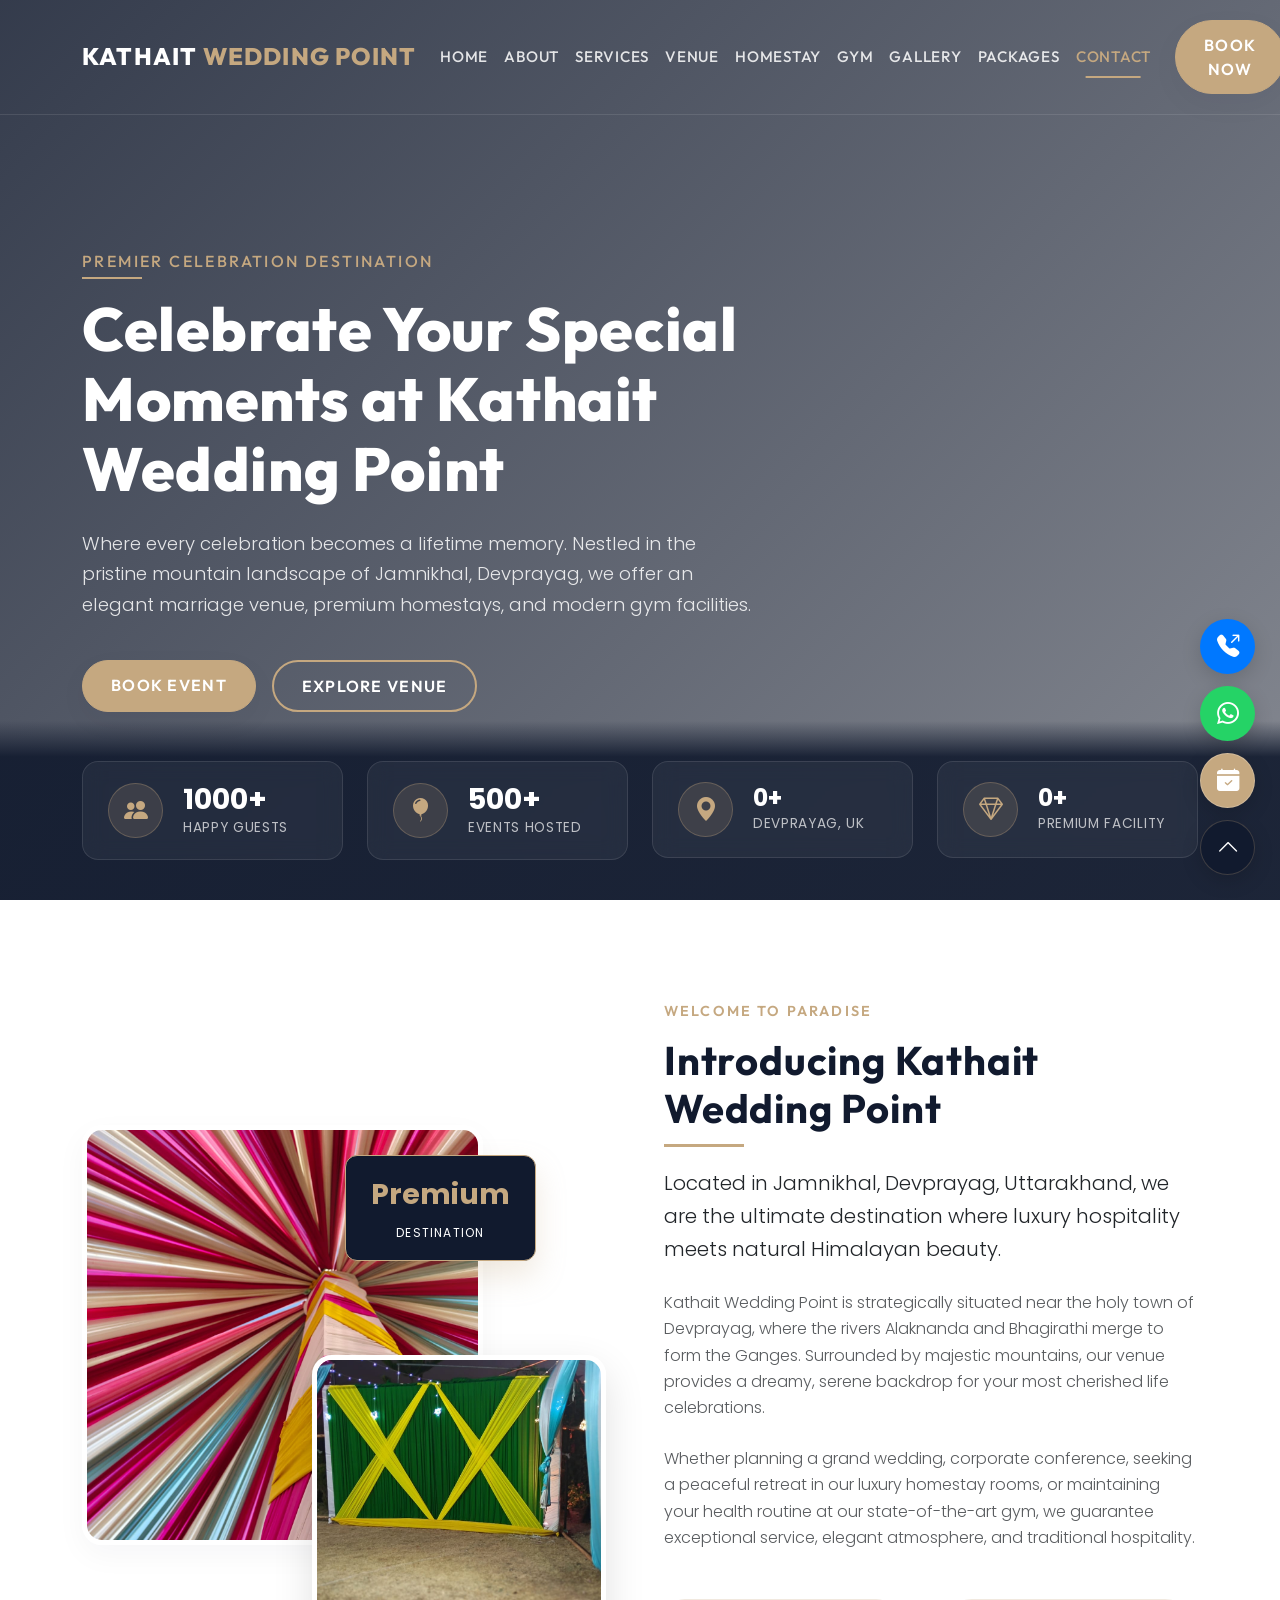
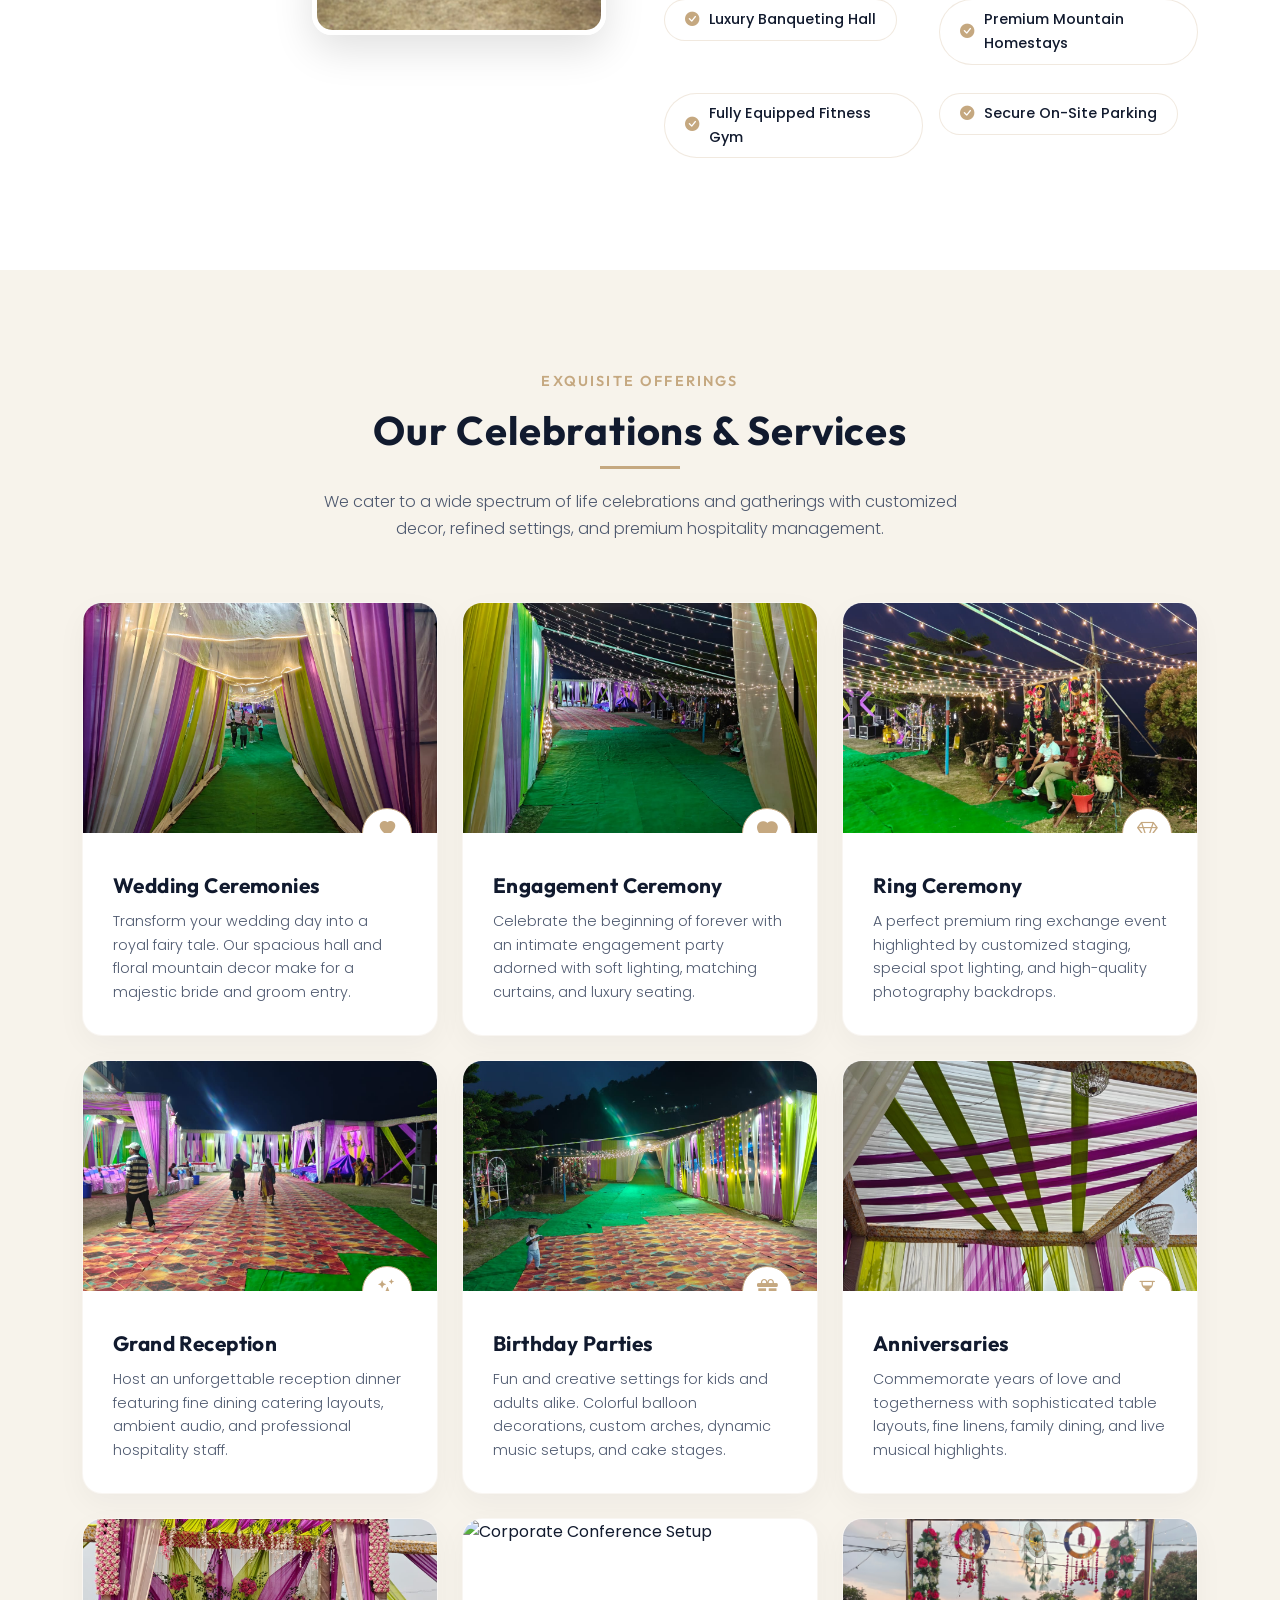
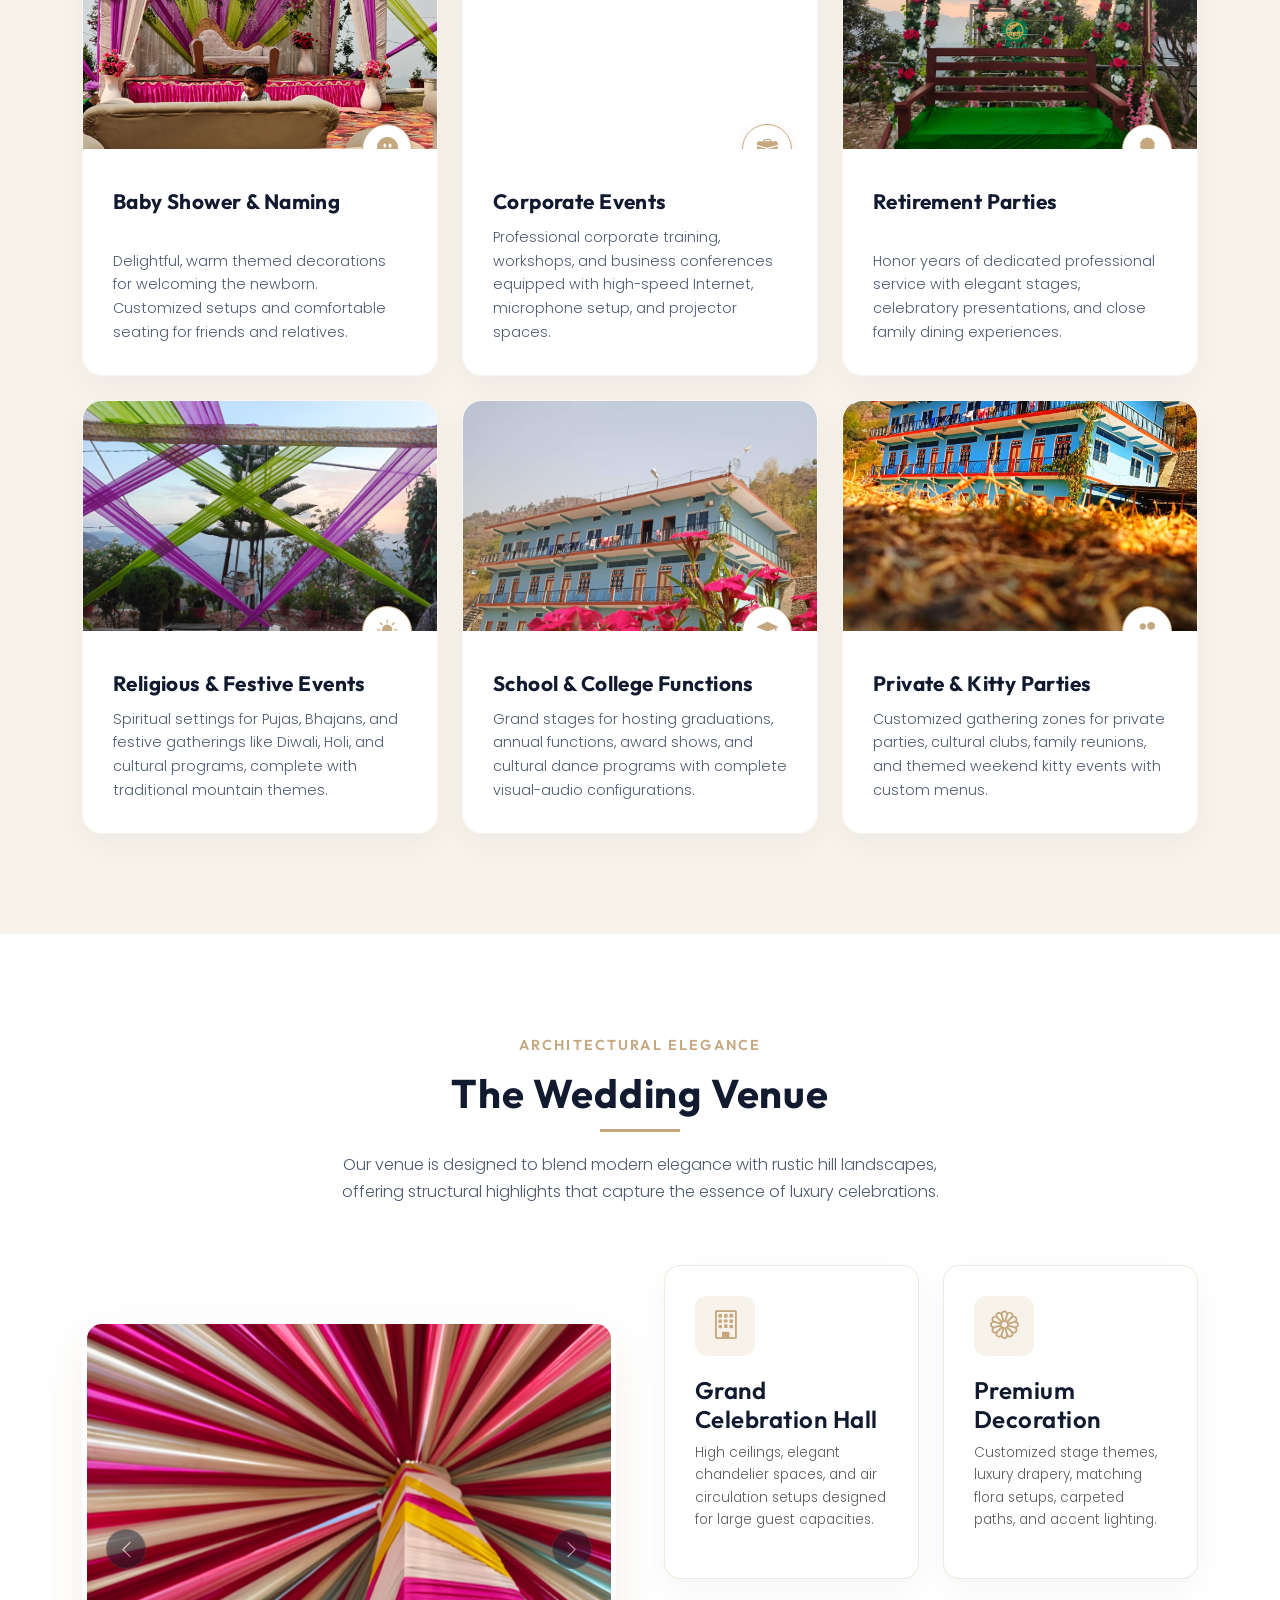
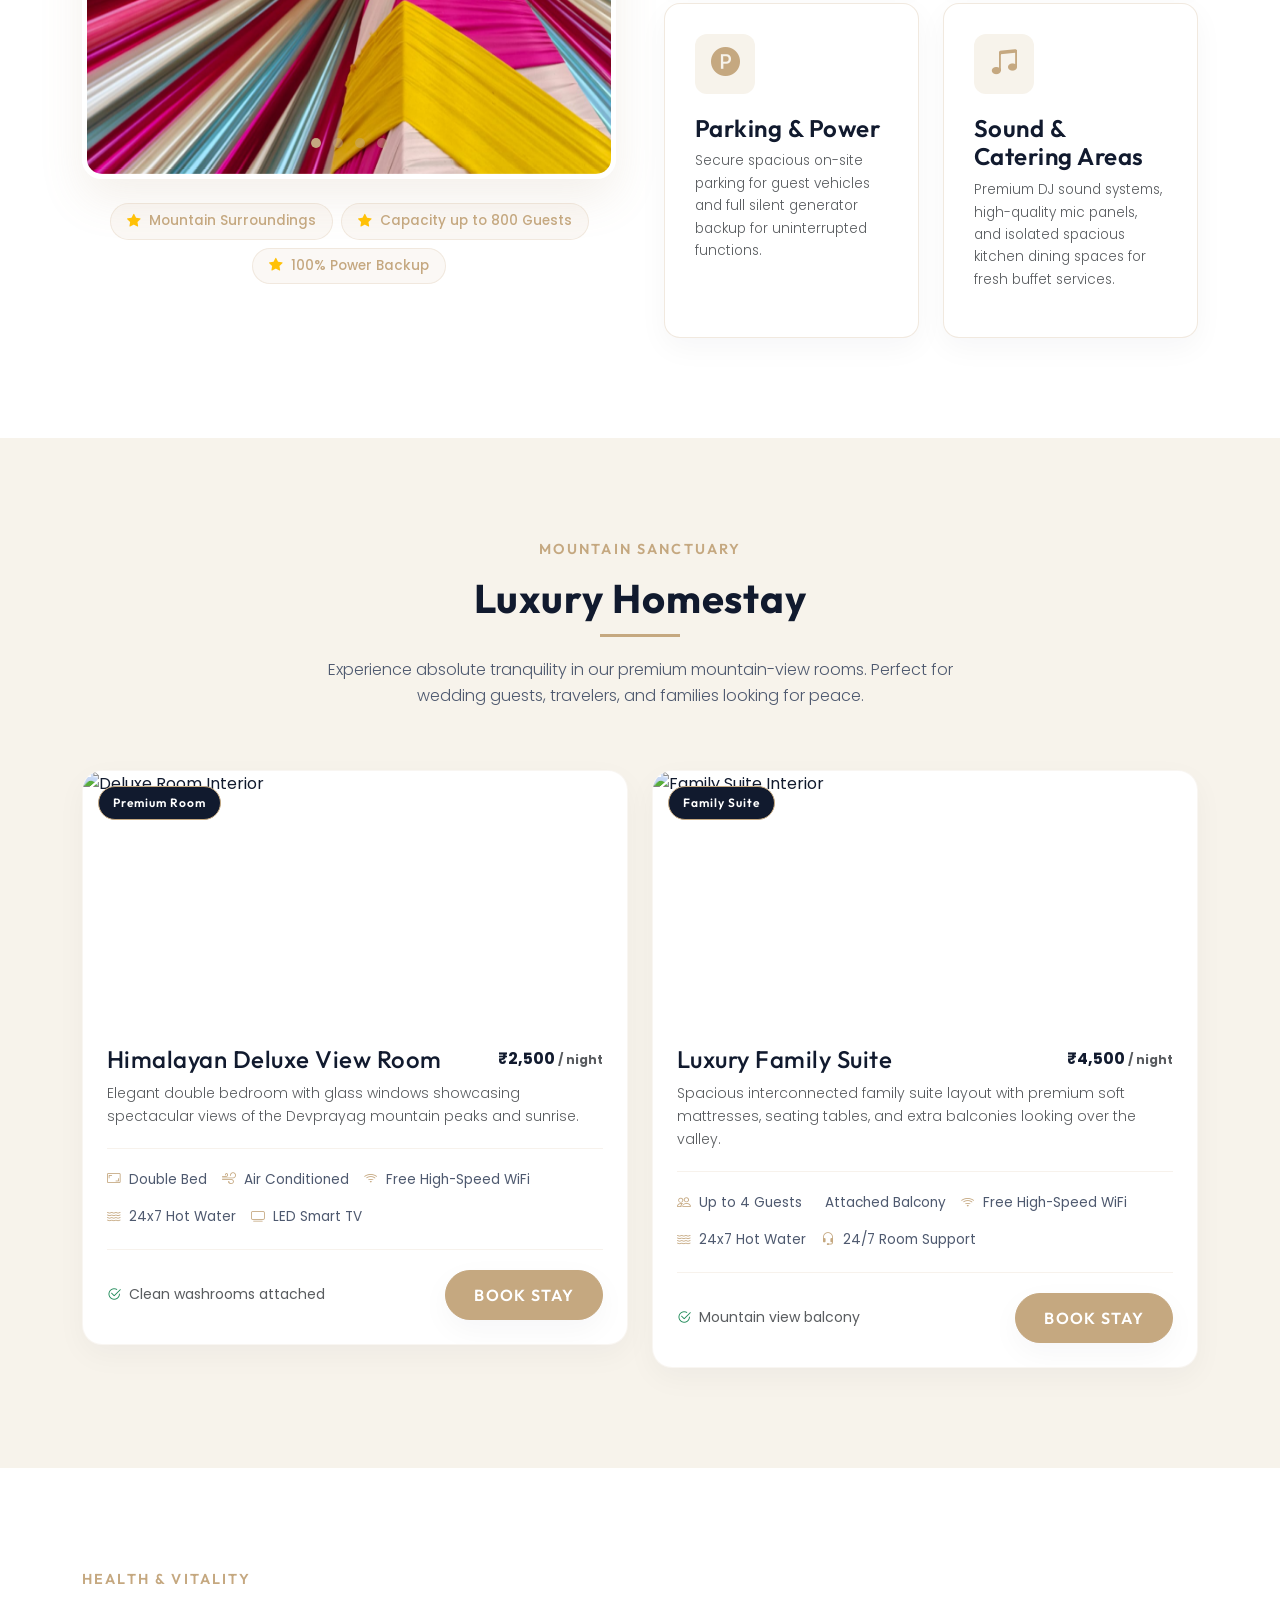
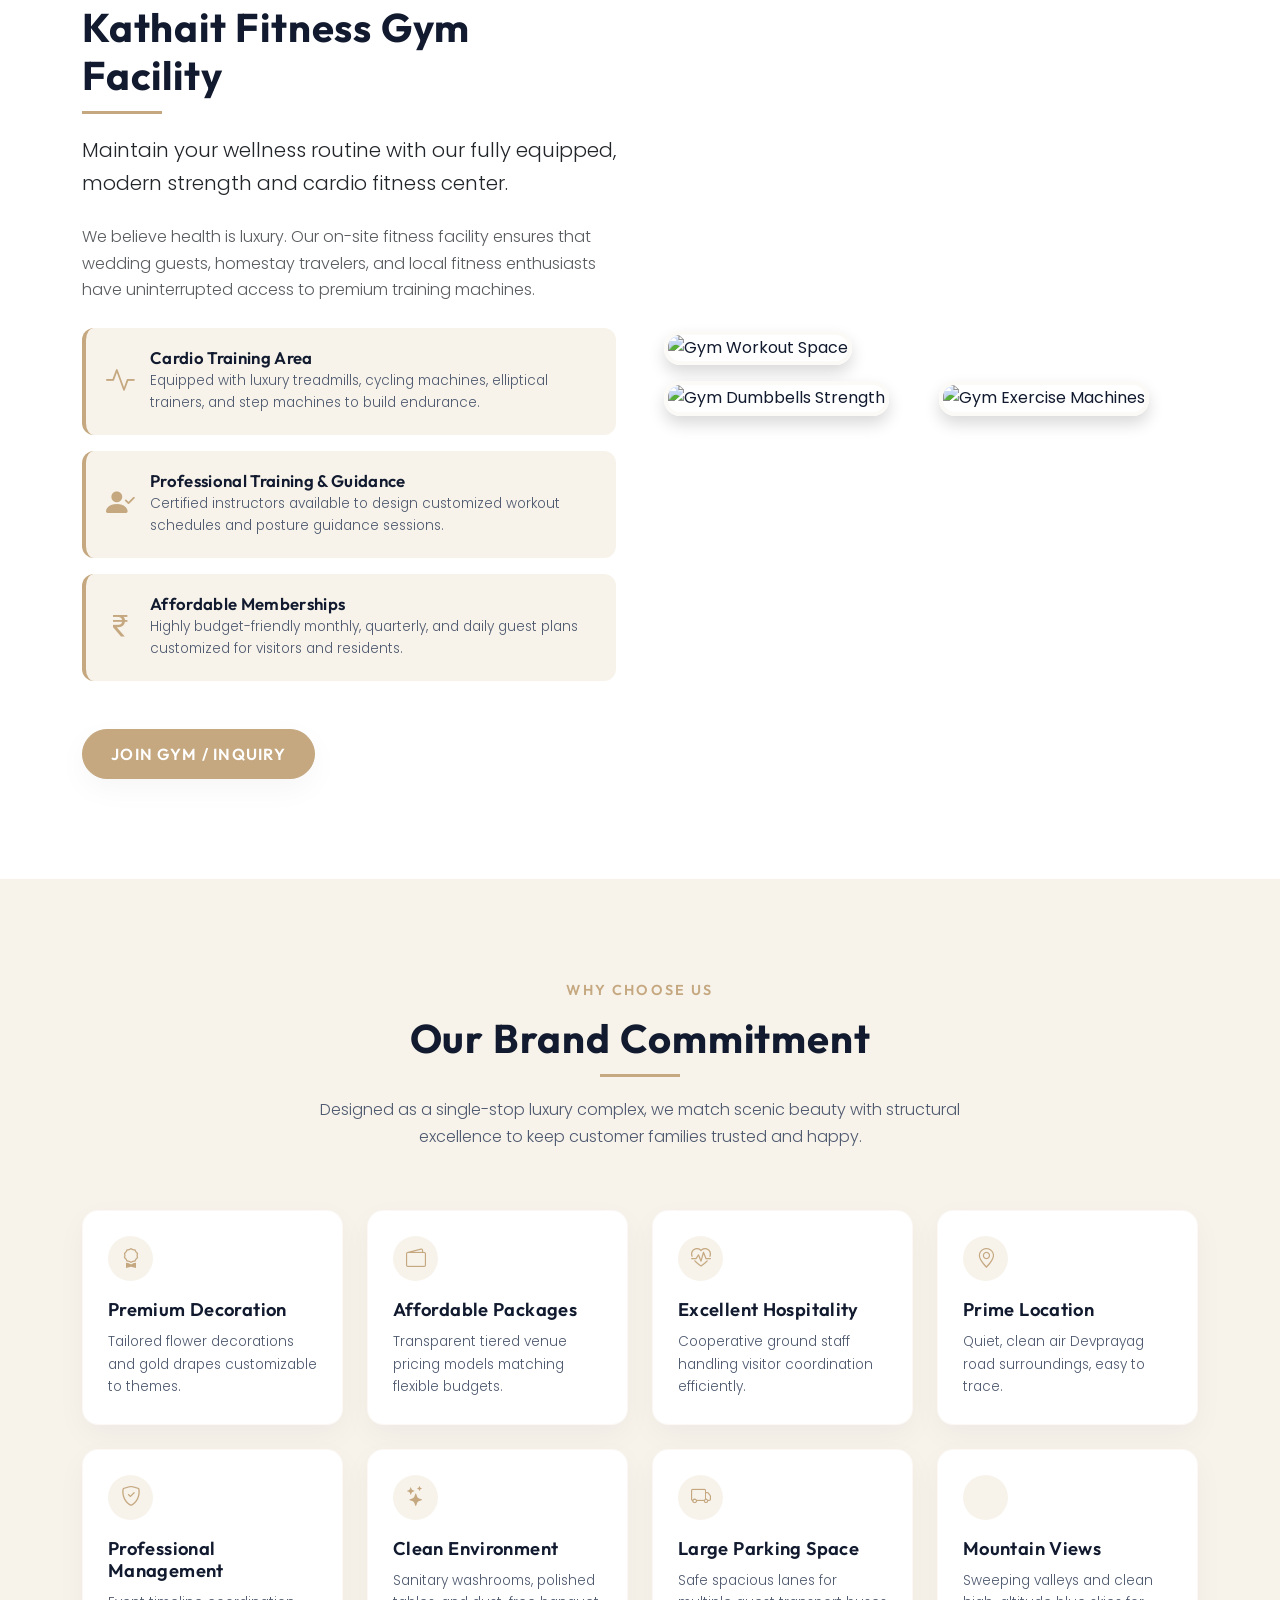
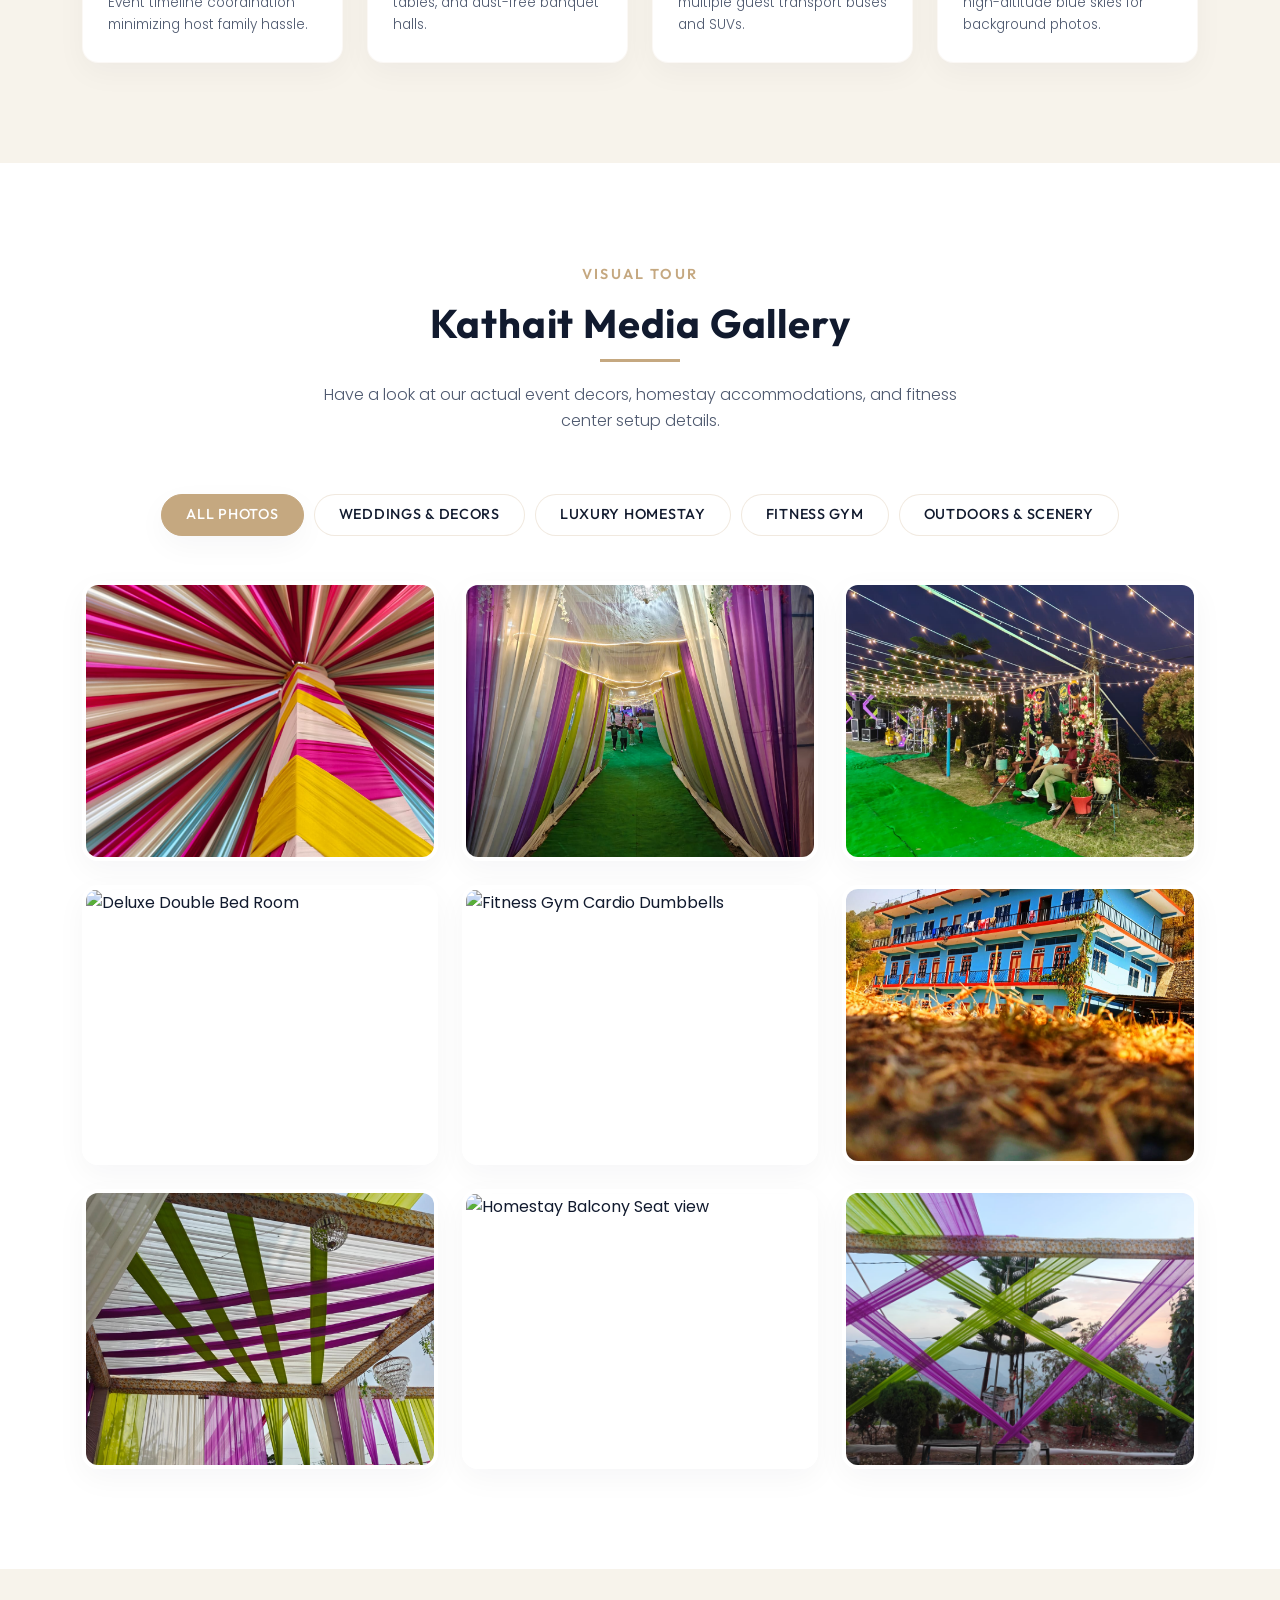
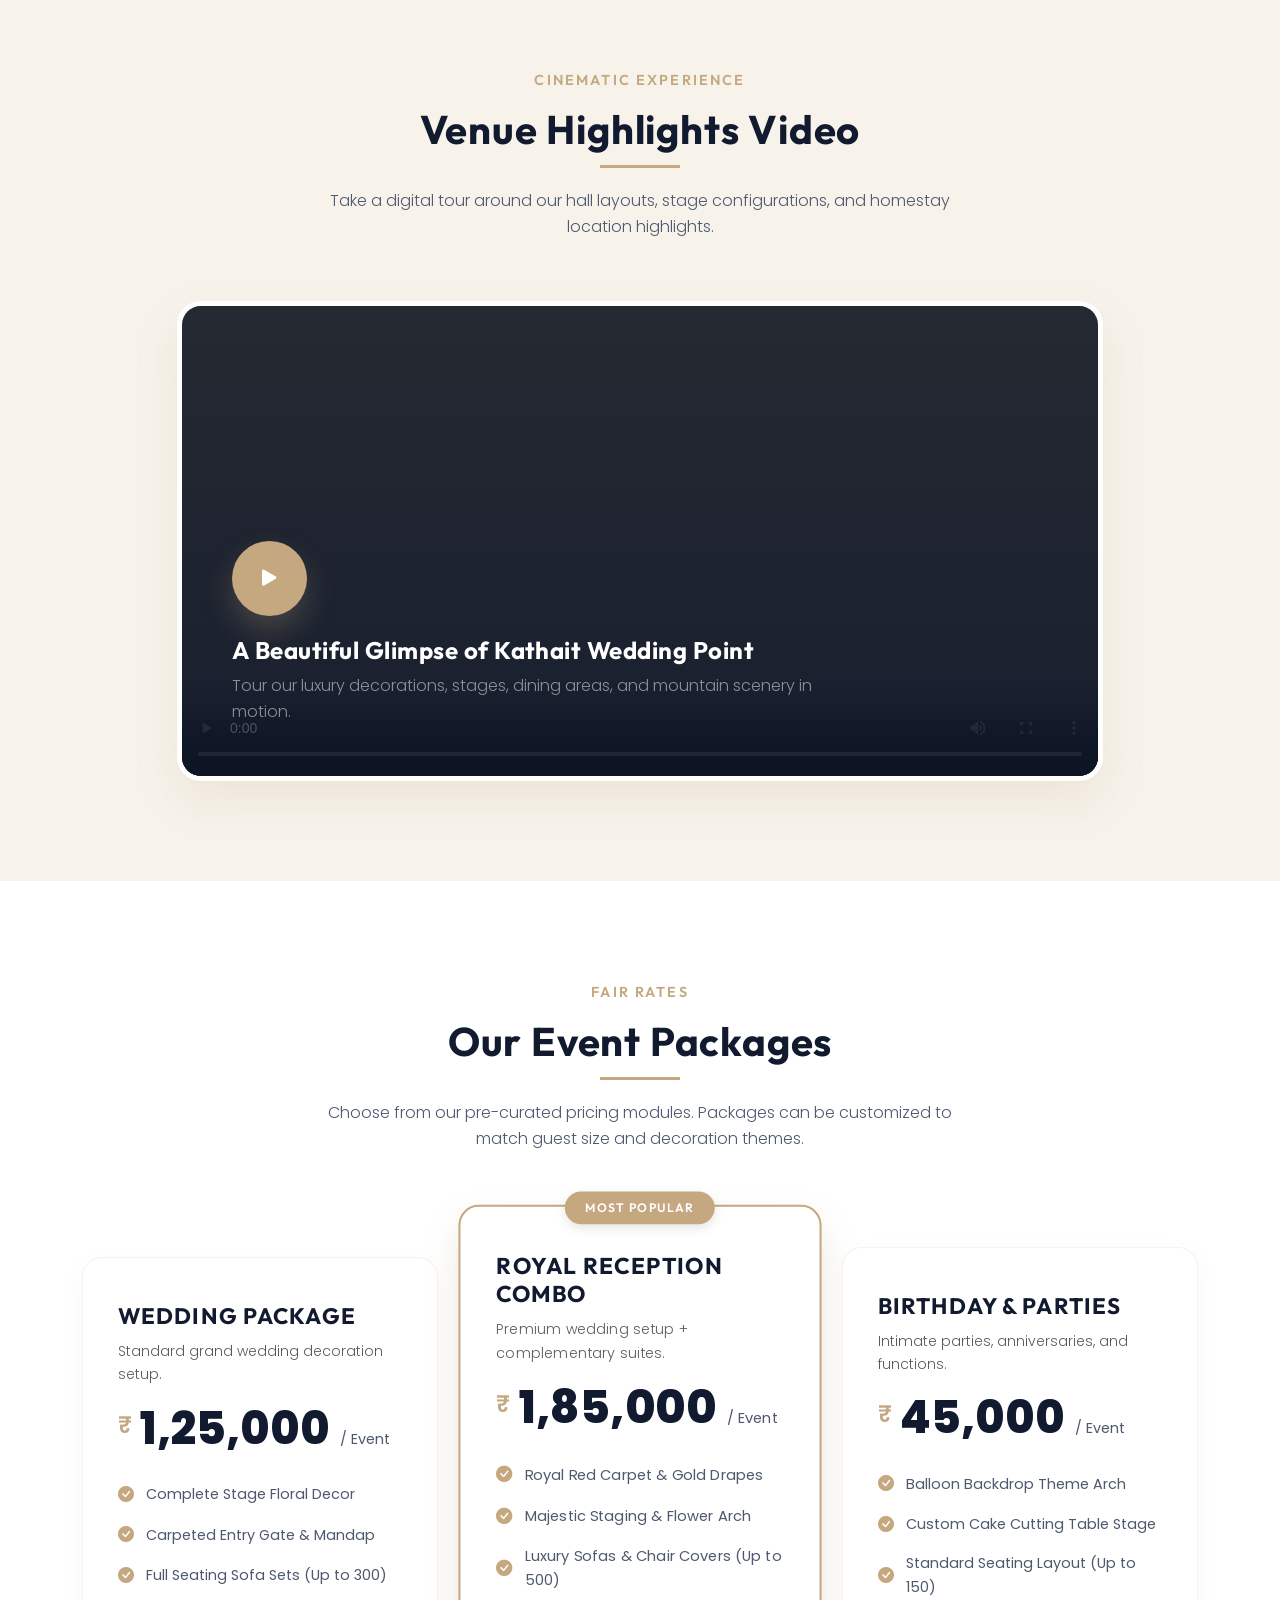
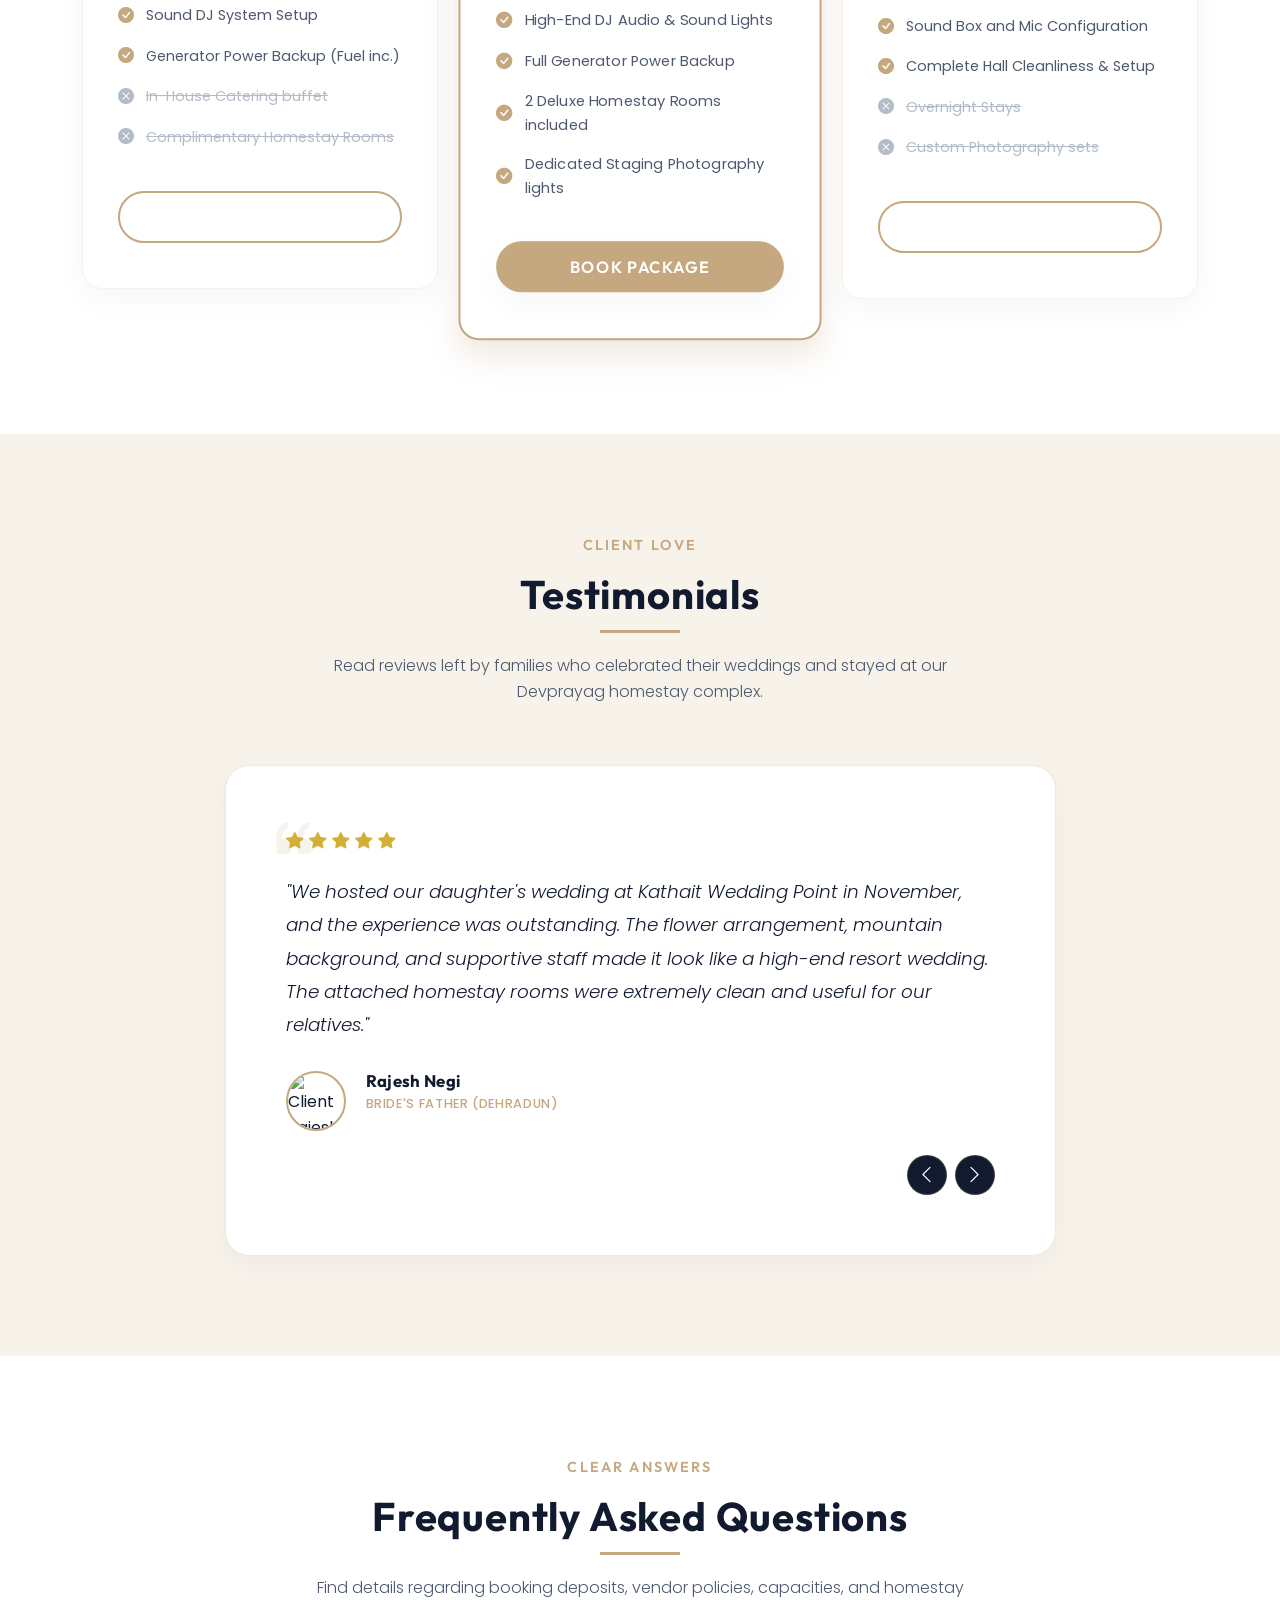
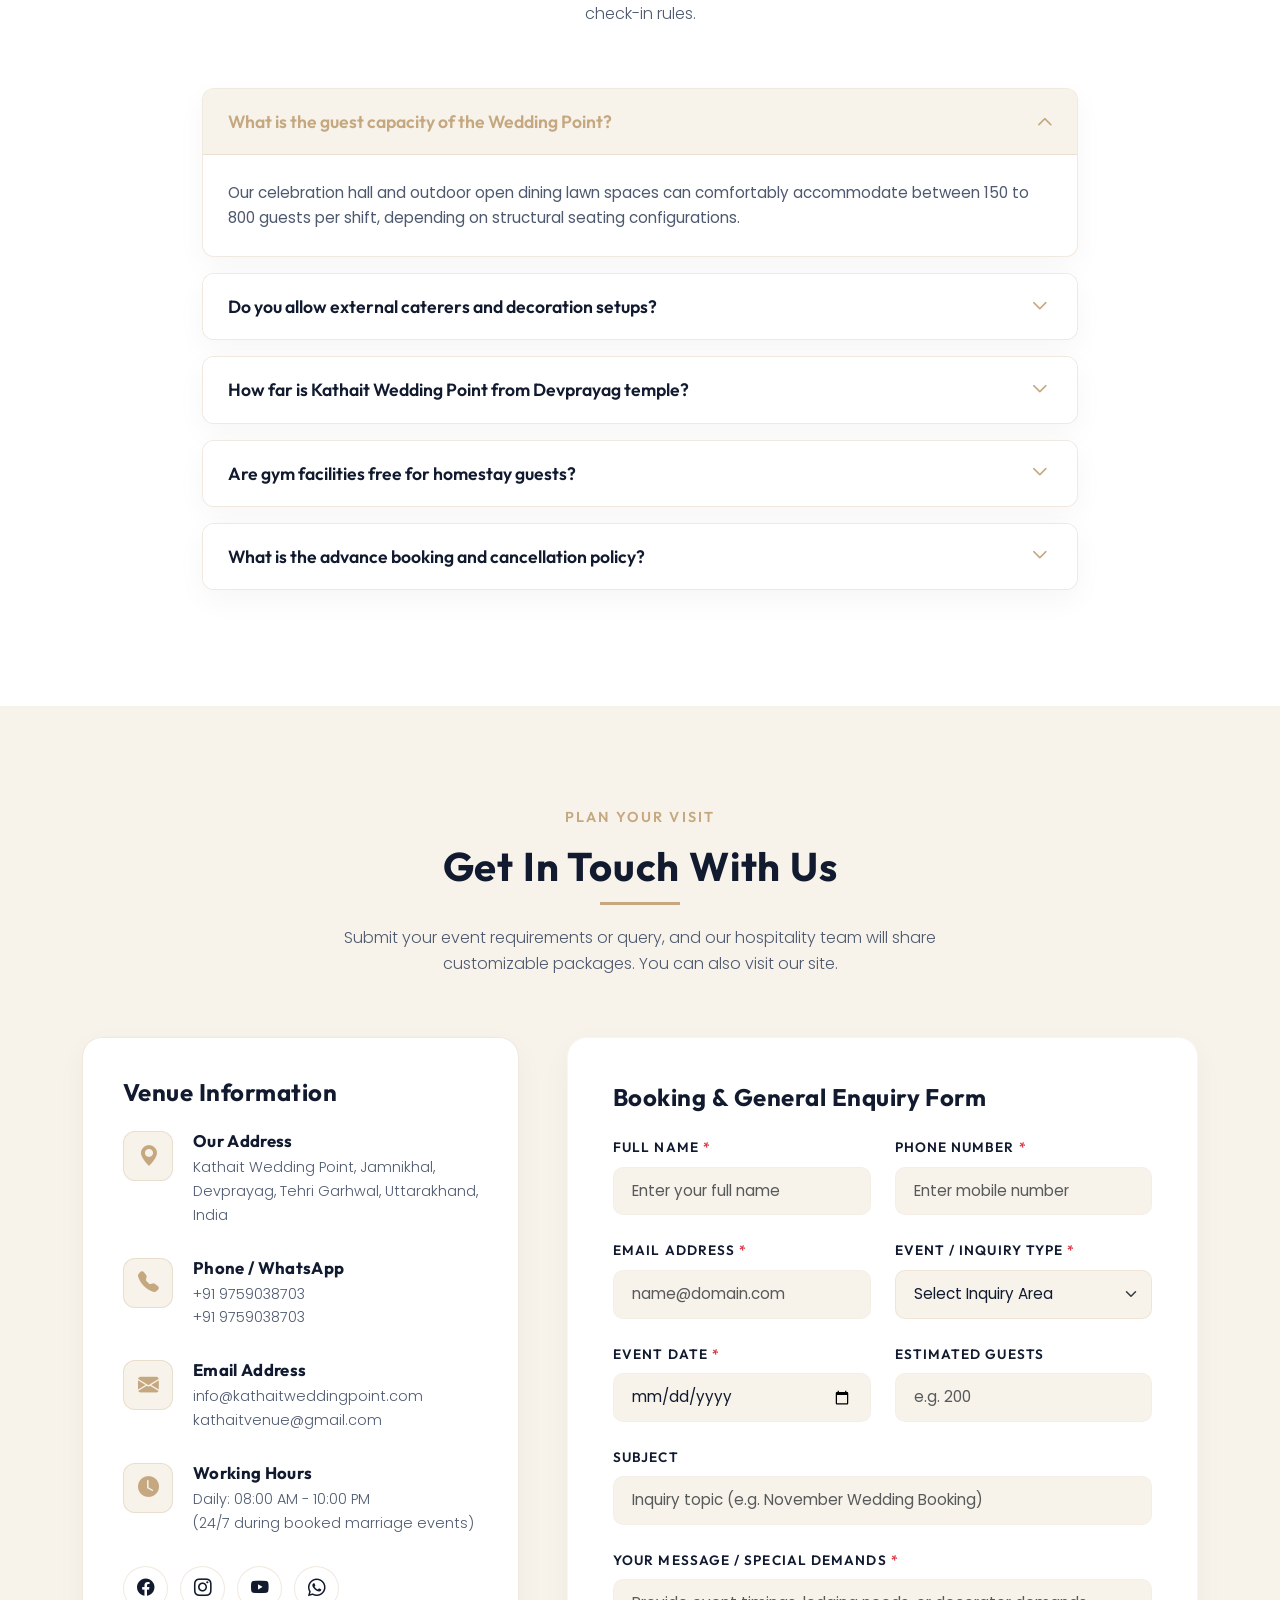
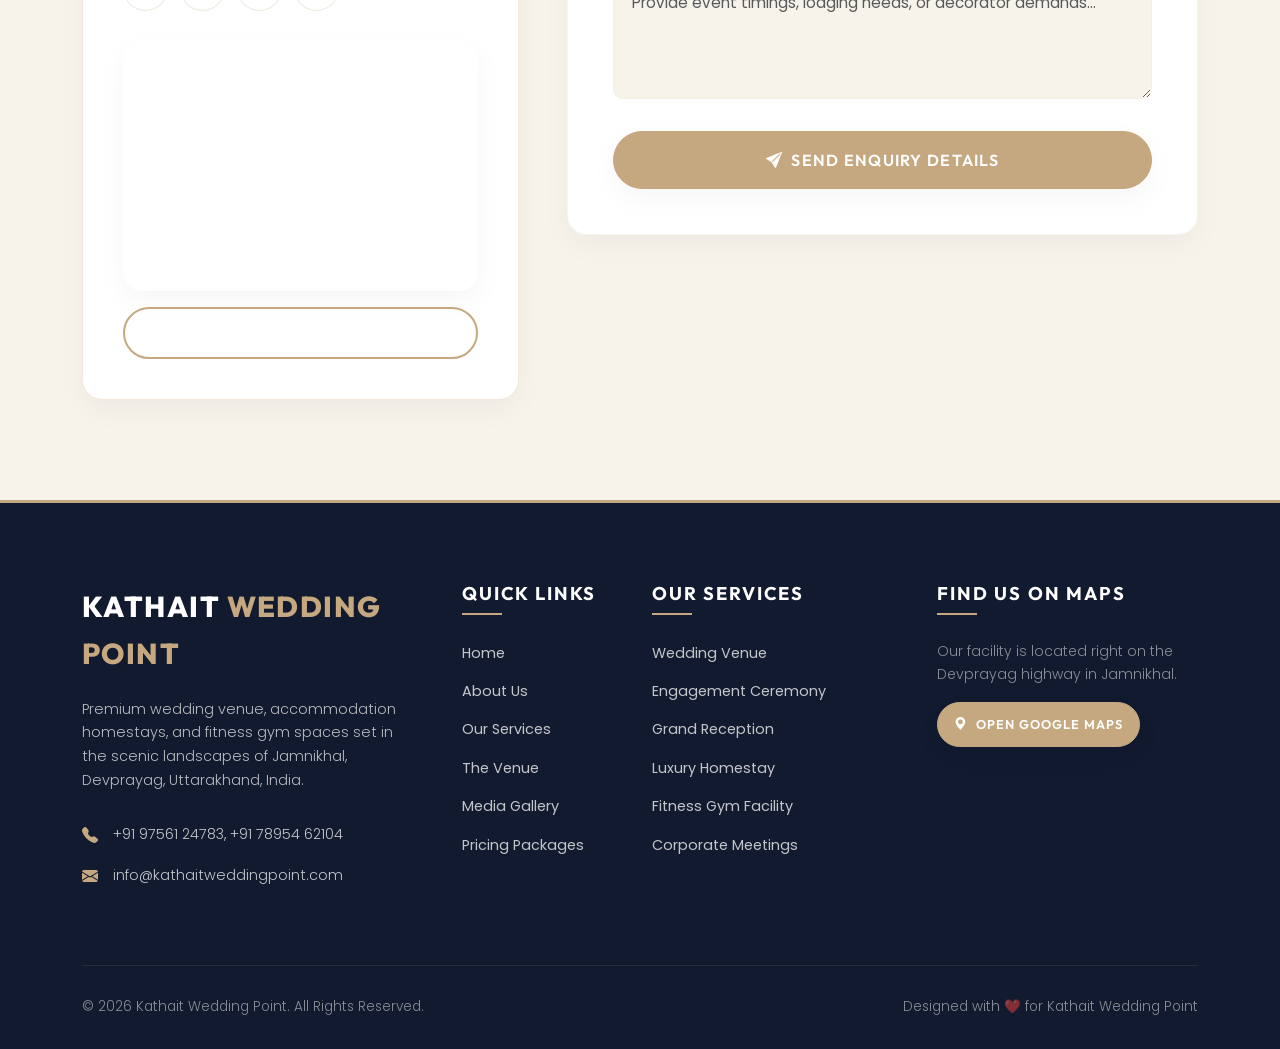
==== commit 6b7897bd: "Update contact number" ====
--- a/index.html
+++ b/index.html
@@ -1285,7 +1285,7 @@
               </div>
               <div class="contact-info-text-box">
                 <h5>Phone / WhatsApp</h5>
-                <p>+91 97561 24783<br>+91 78954 62104</p>
+                <p>+91 9759038703<br>+91 9759038703</p>
               </div>
             </div>
 
@@ -1501,12 +1501,12 @@
   <!-- Floating Call / Action Buttons -->
   <div class="floating-actions-container">
     <!-- Call Now Button -->
-    <a href="tel:+919756124783" class="floating-action-btn btn-phone pulse" data-tooltip="Call Us Now"
+    <a href="tel:+91 9759038703" class="floating-action-btn btn-phone pulse" data-tooltip="Call Us Now"
       aria-label="Call Owner Phone">
       <i class="bi bi-telephone-outbound-fill"></i>
     </a>
     <!-- WhatsApp Chat Button -->
-    <a href="https://wa.me/919756124783" class="floating-action-btn btn-whatsapp pulse" data-tooltip="WhatsApp Chat"
+    <a href="https://wa.me/+91 9759038703" class="floating-action-btn btn-whatsapp pulse" data-tooltip="WhatsApp Chat"
       aria-label="Chat via WhatsApp">
       <i class="bi bi-whatsapp"></i>
     </a>
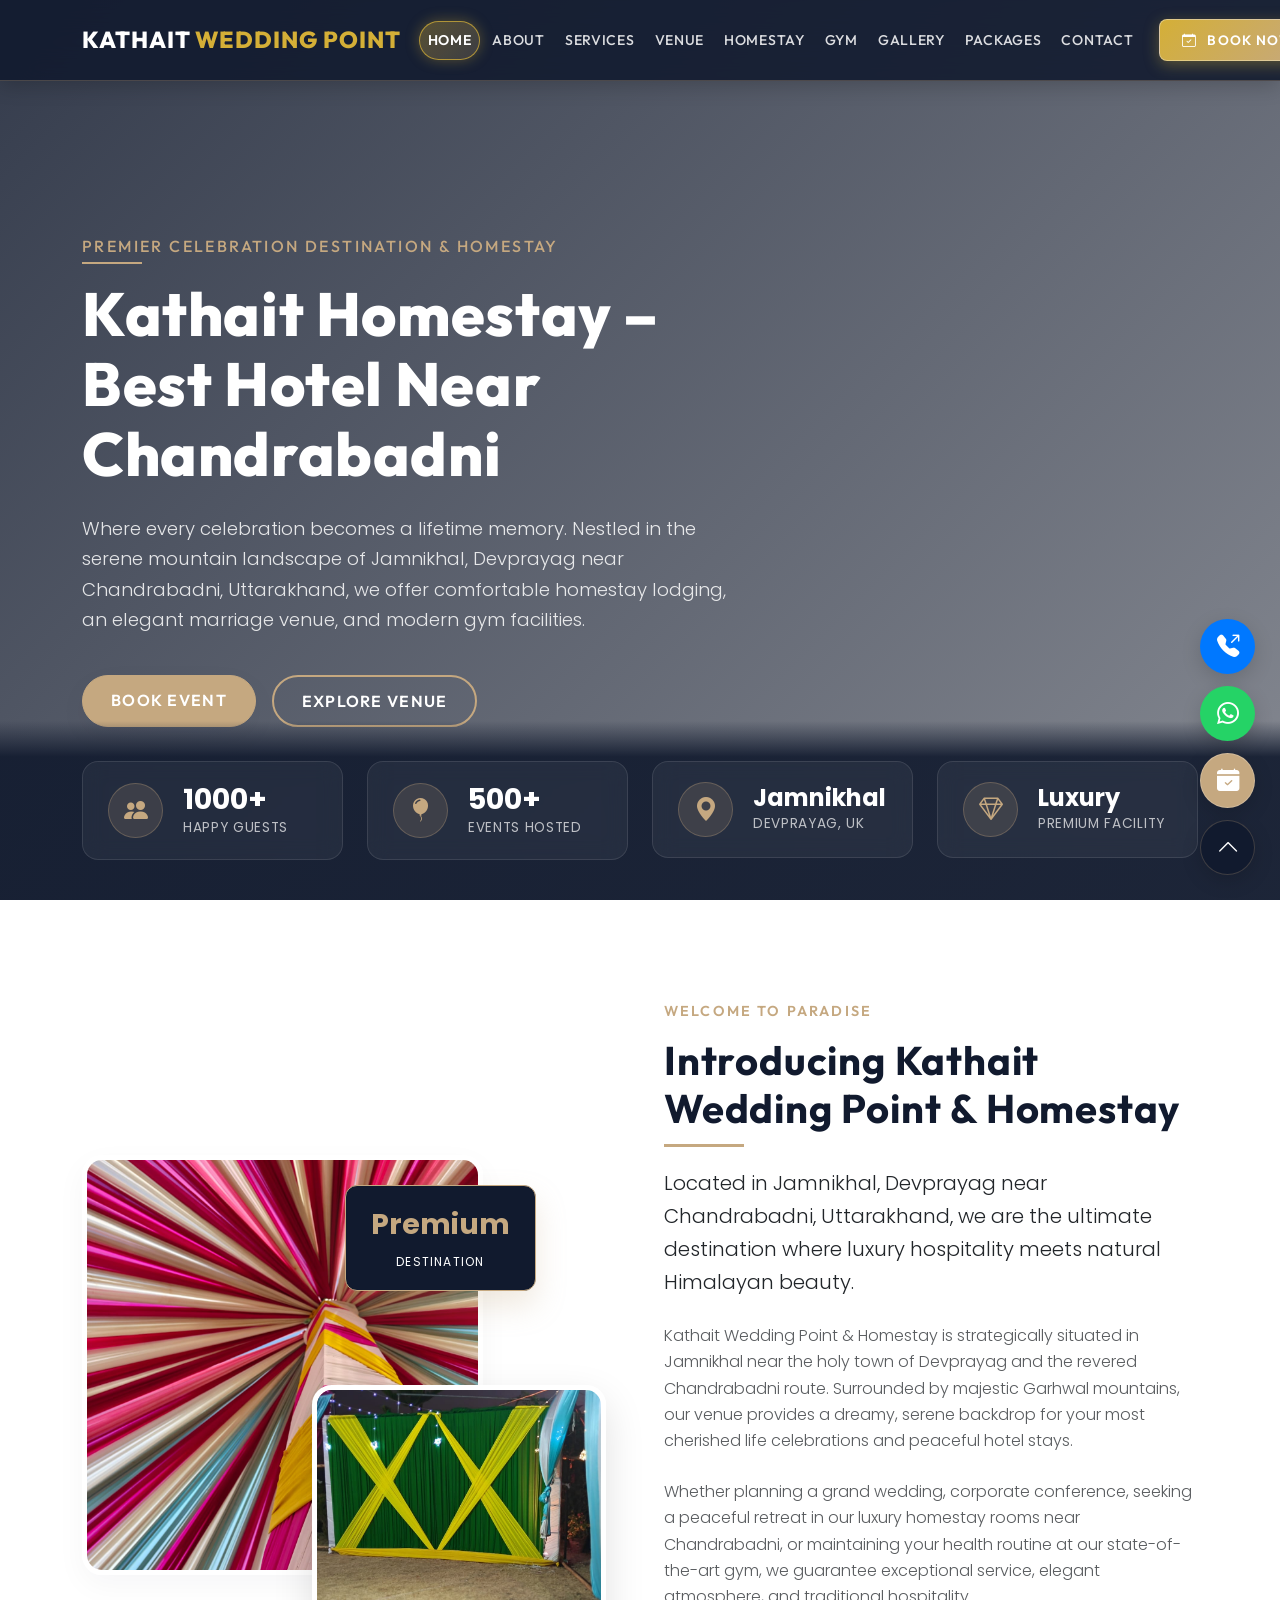
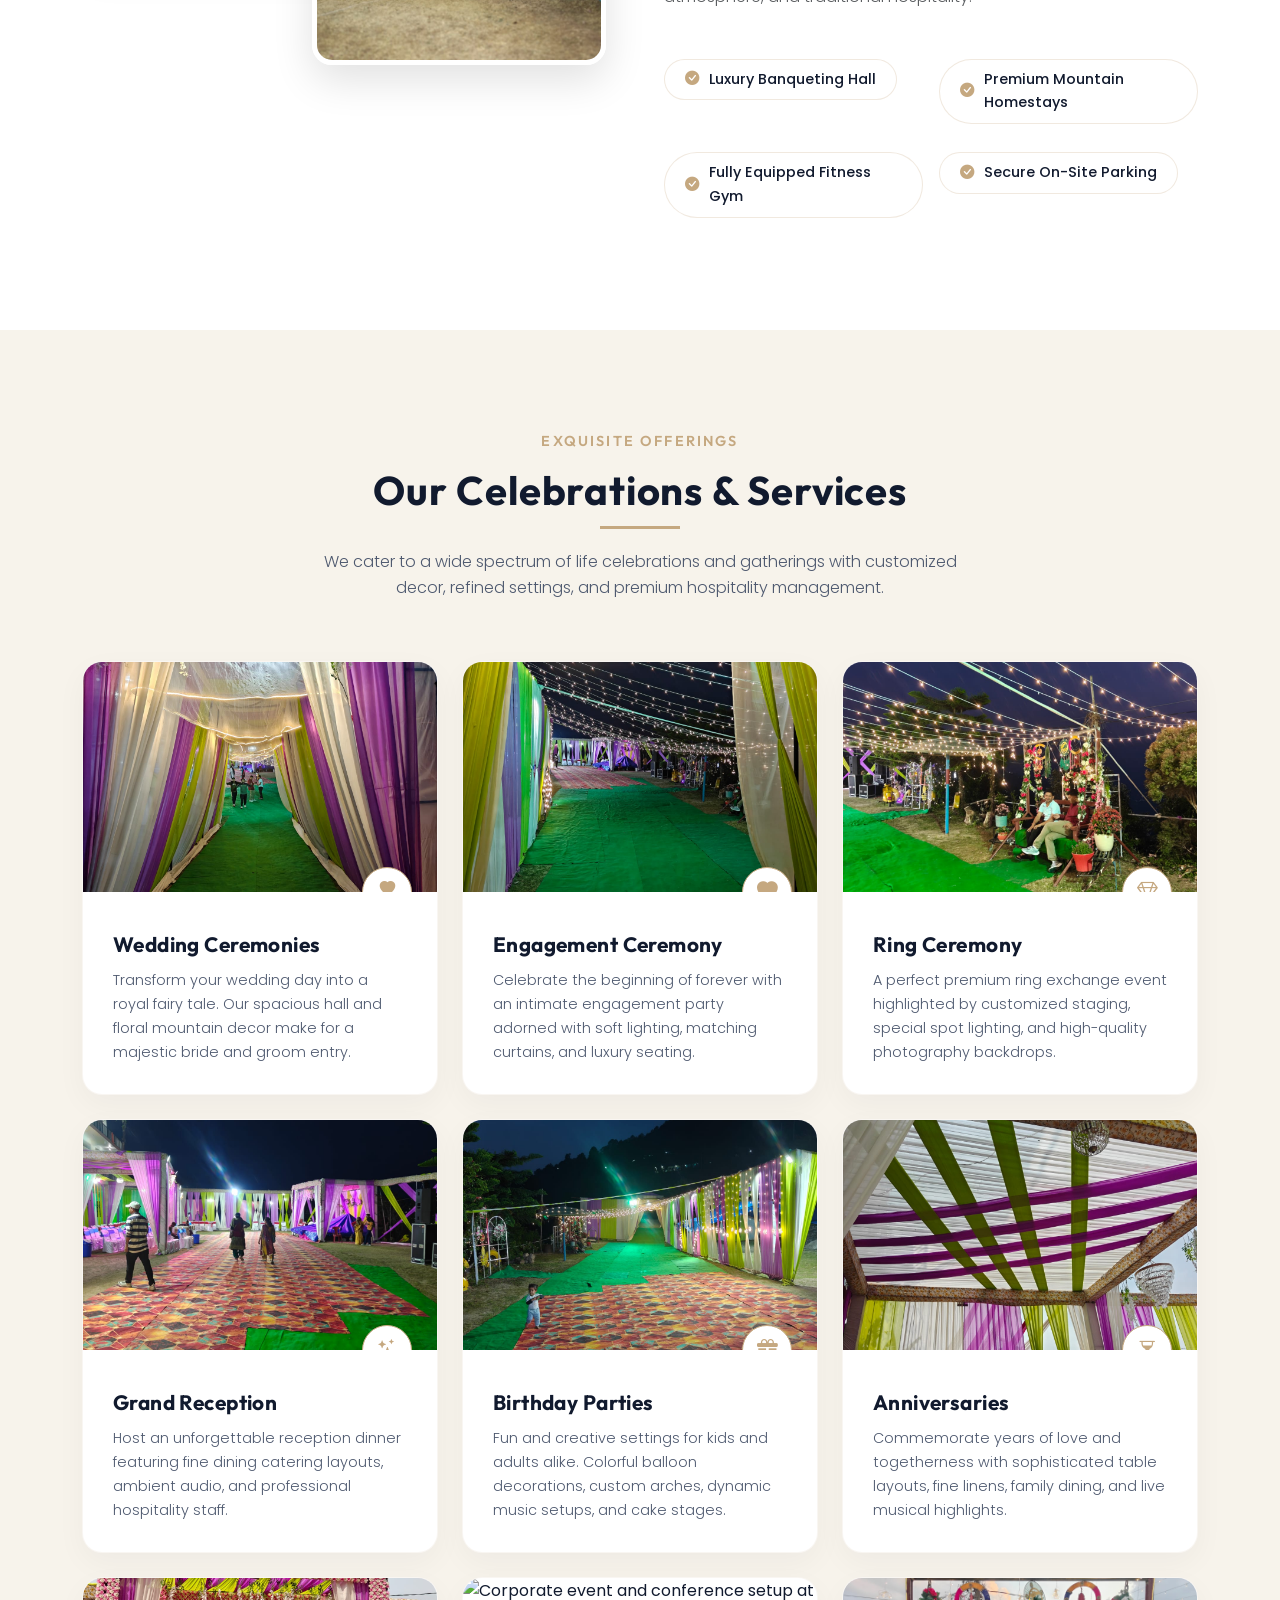
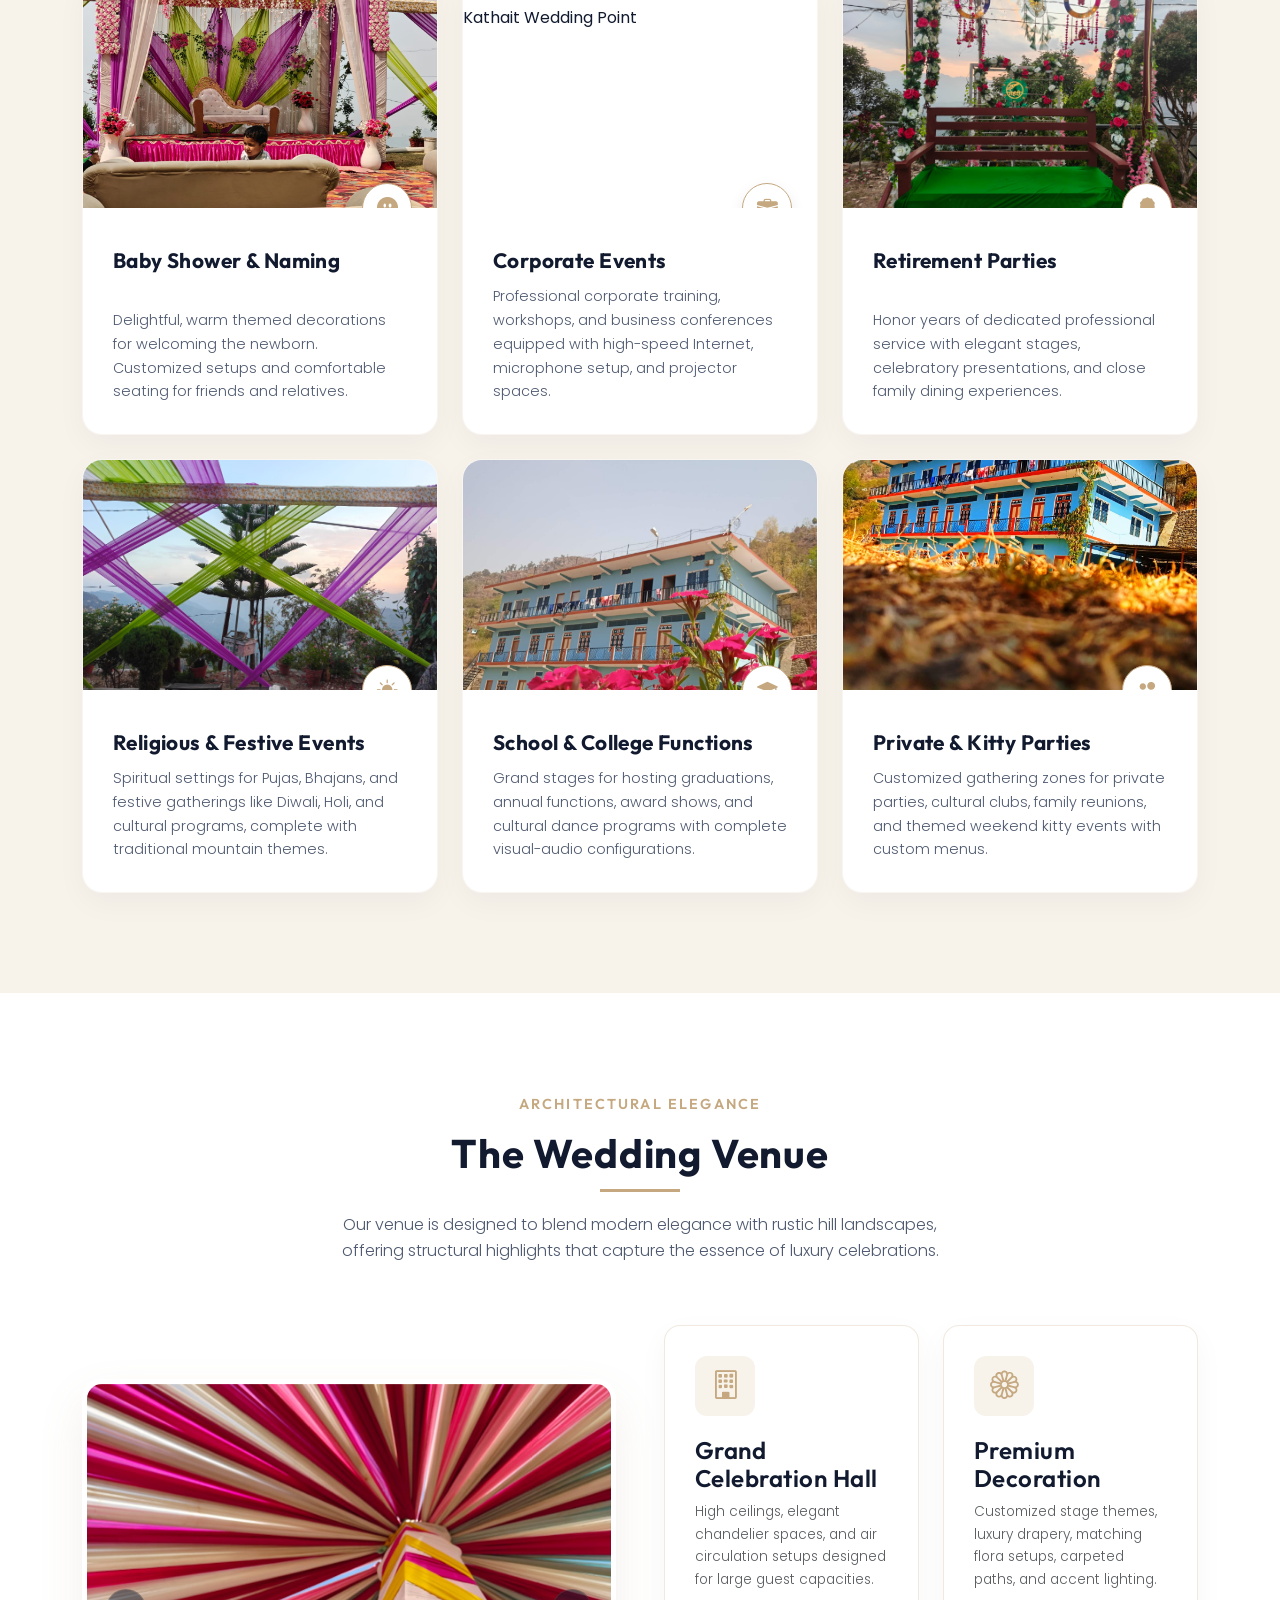
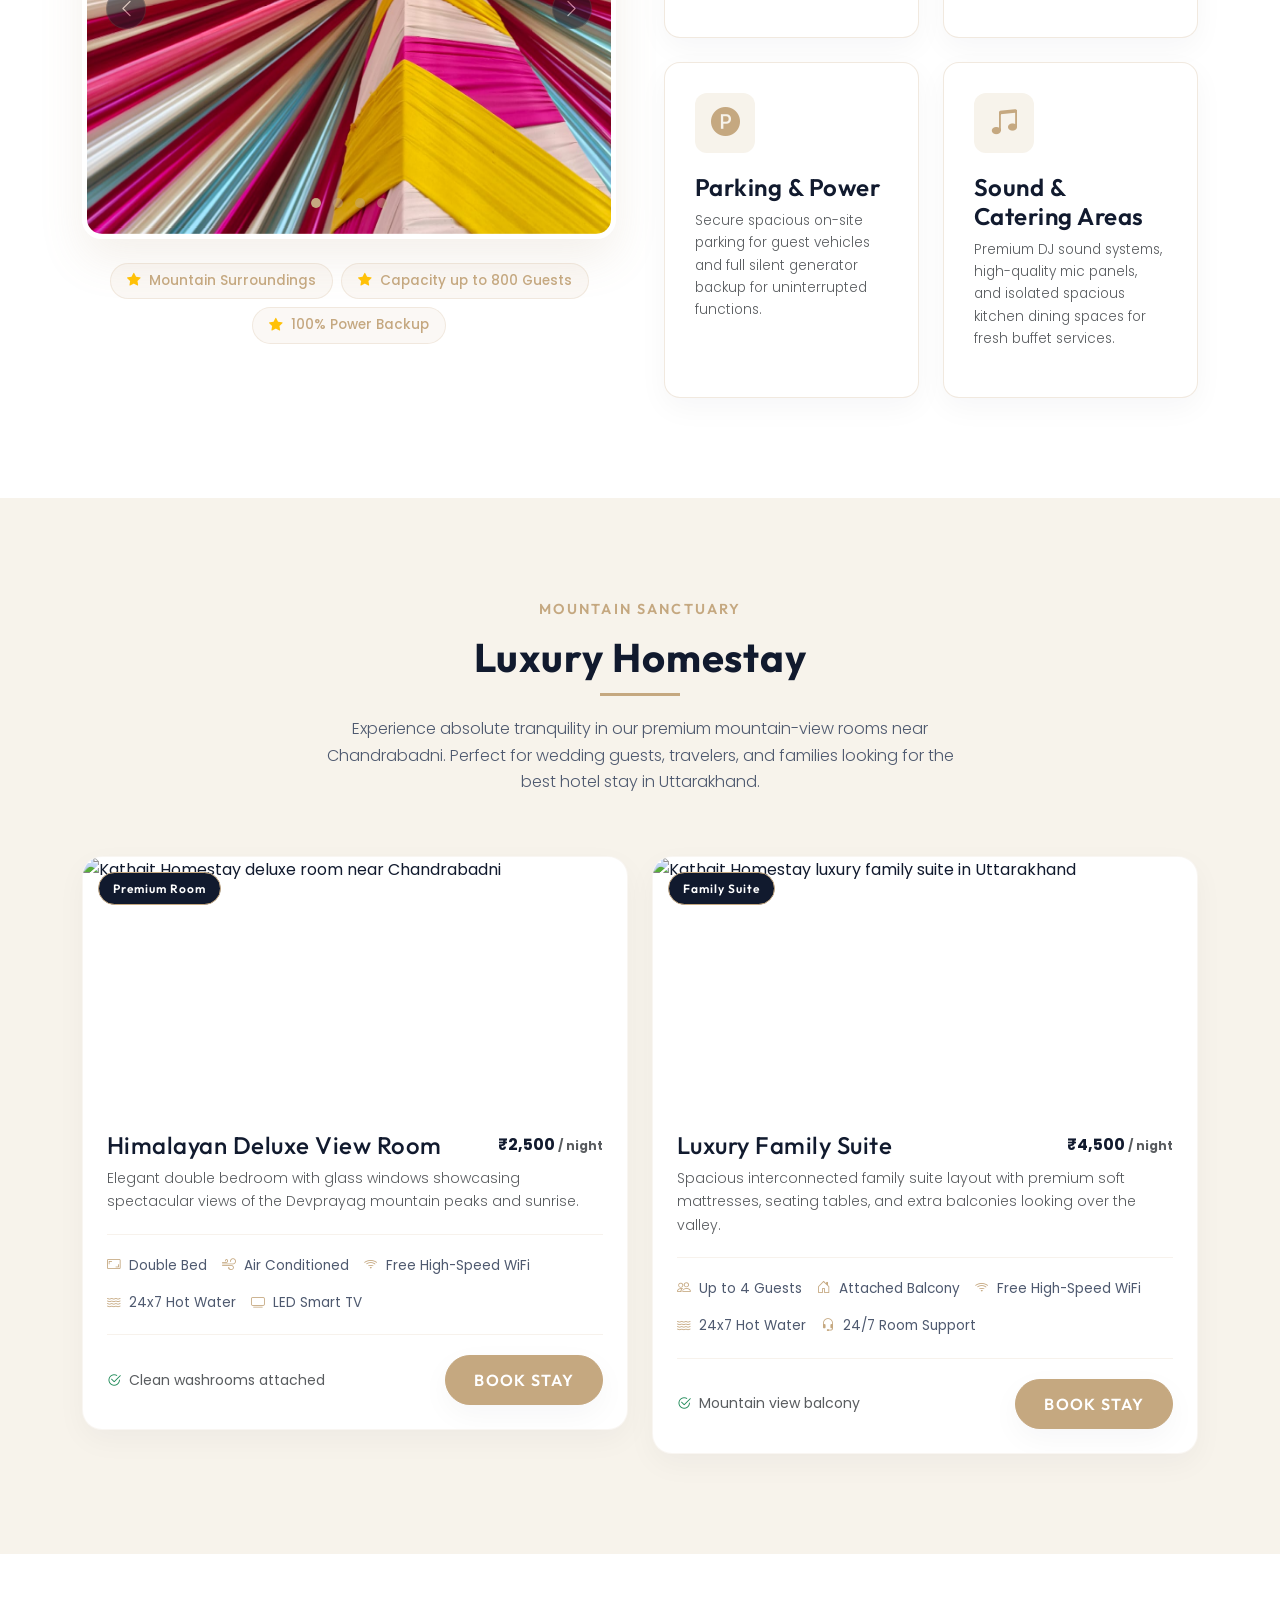
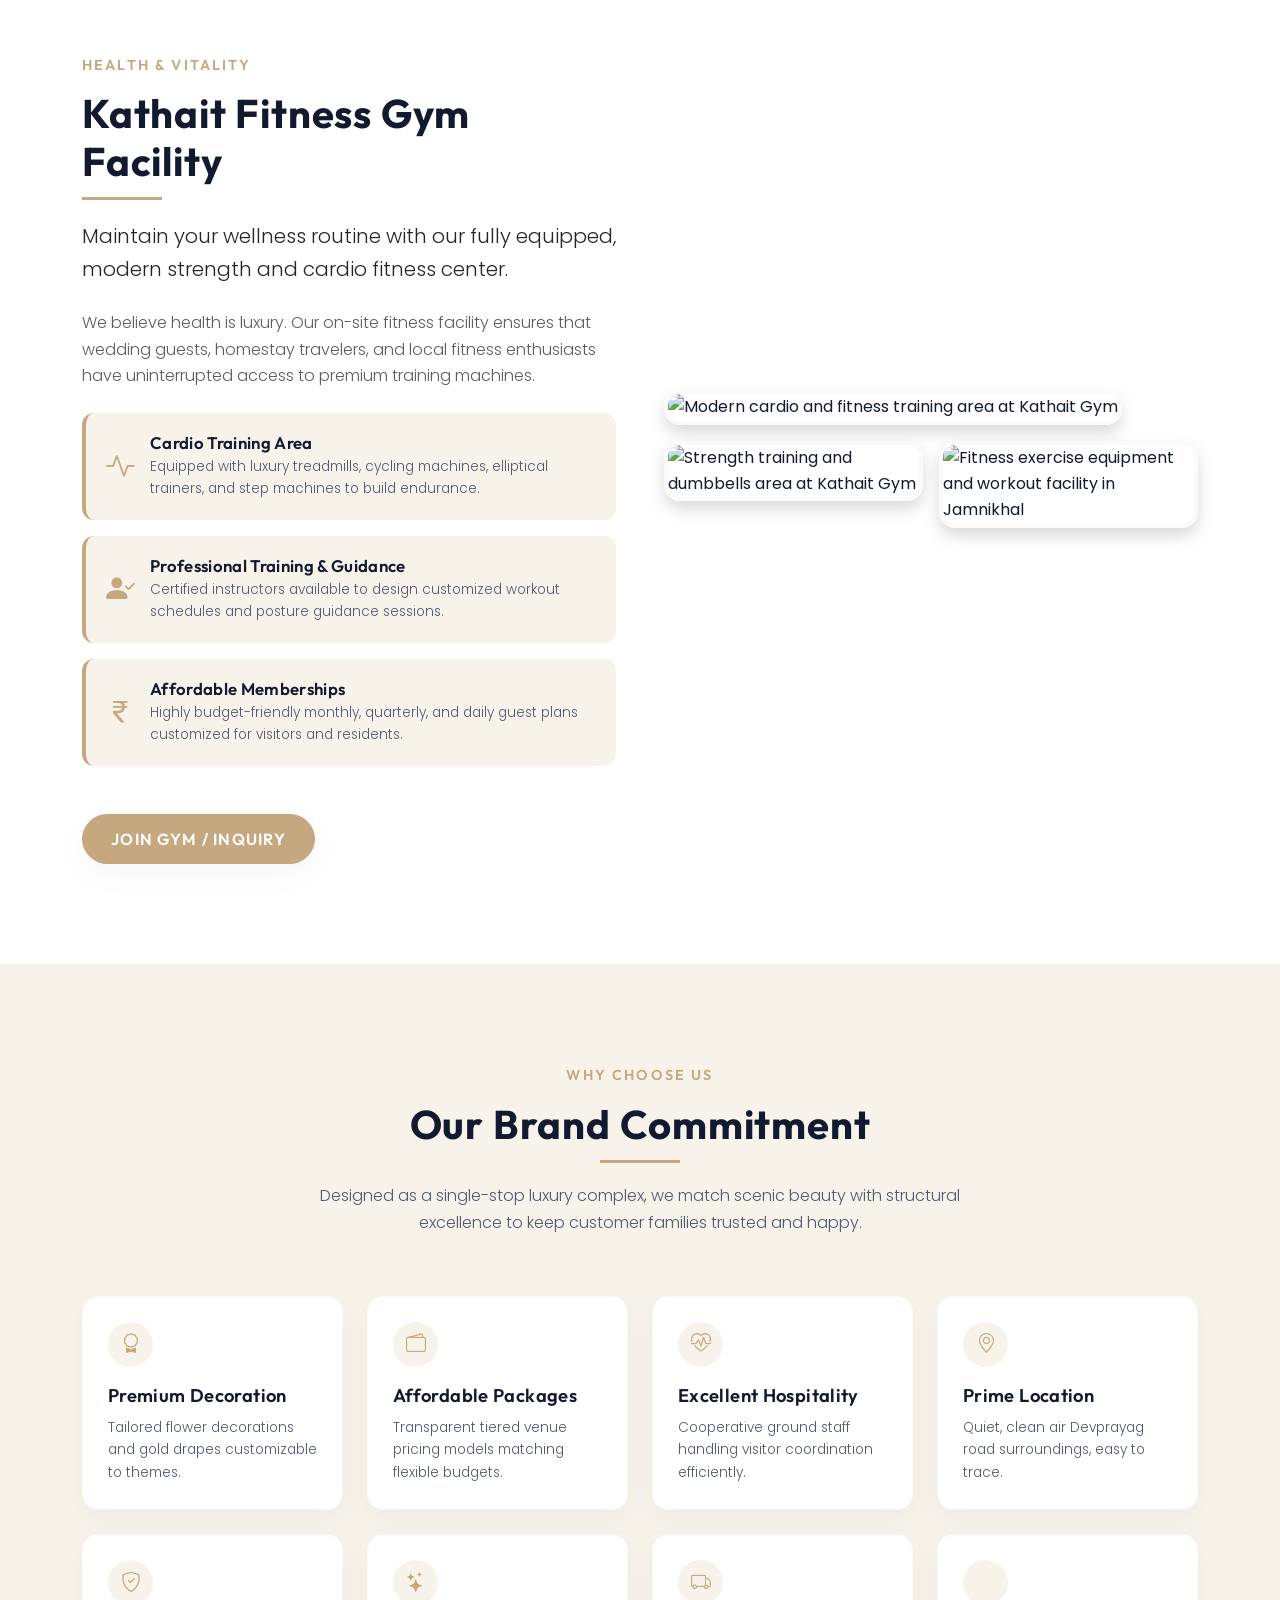
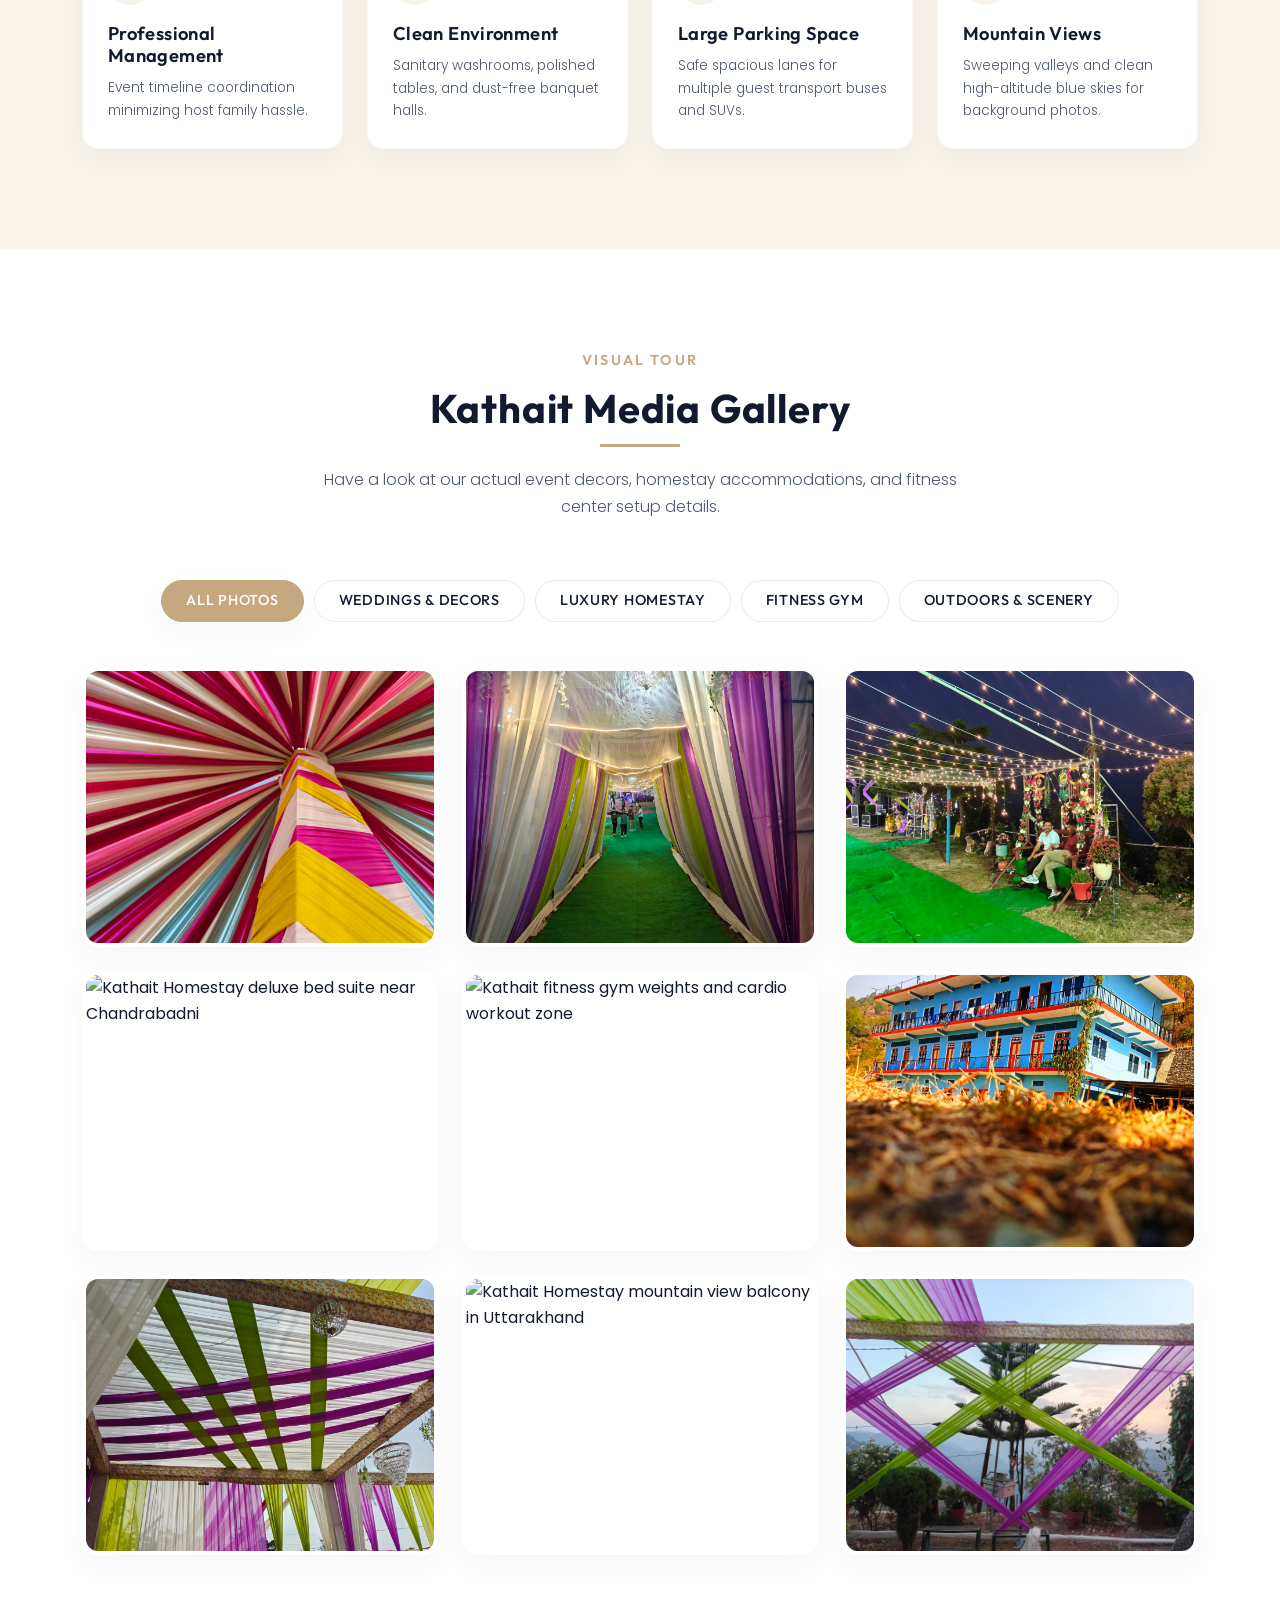
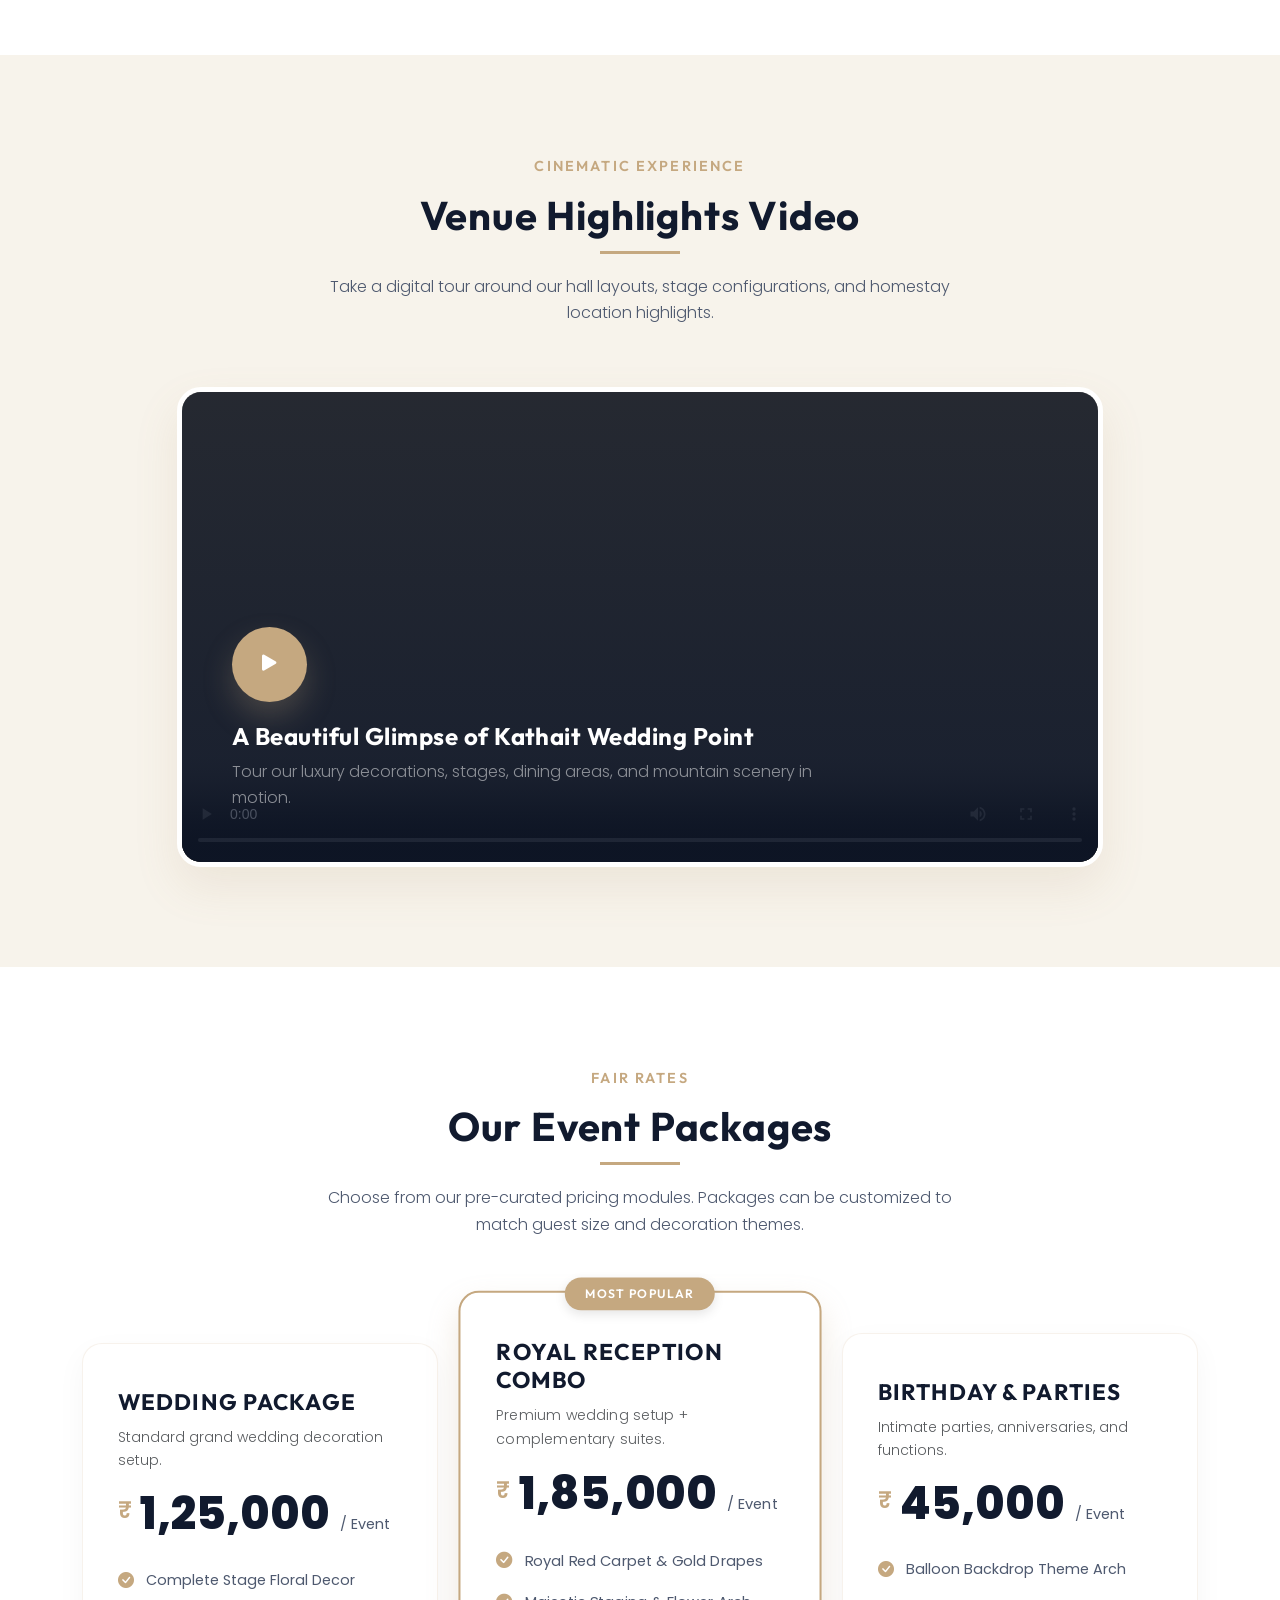
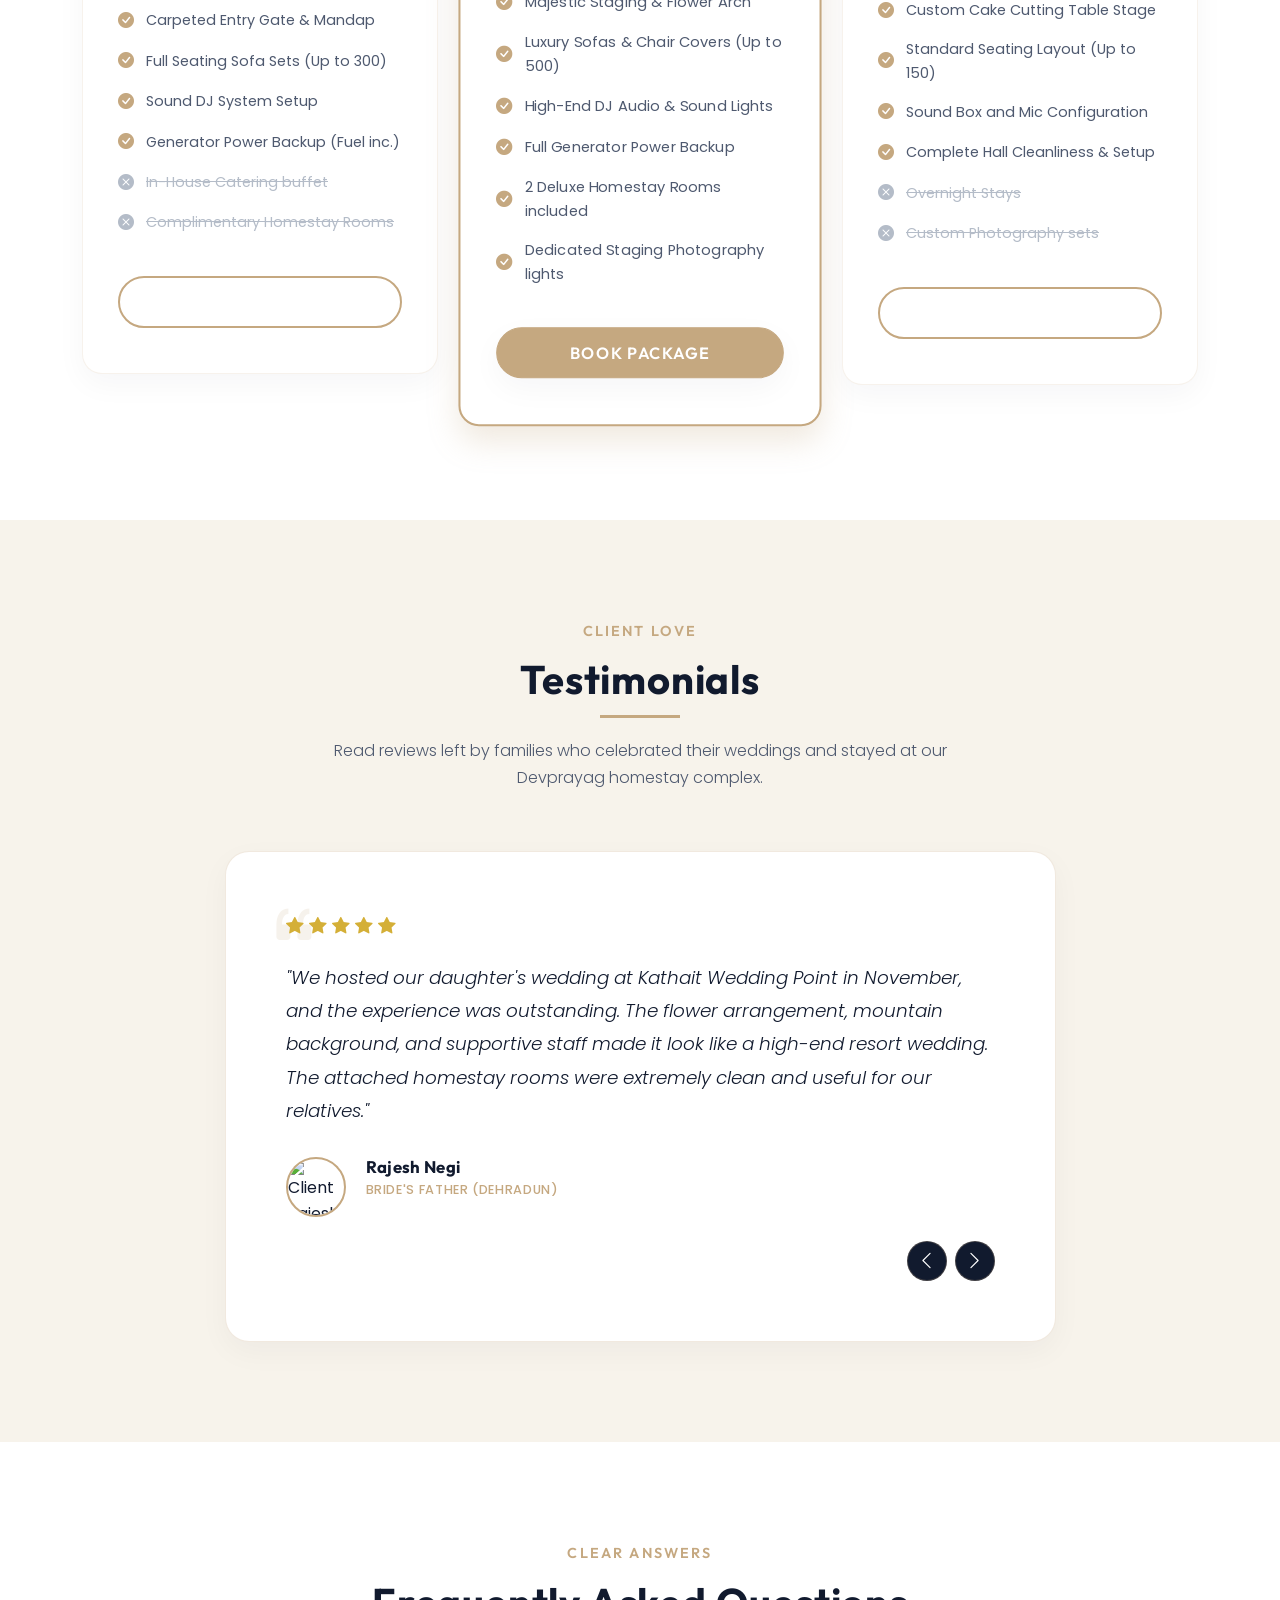
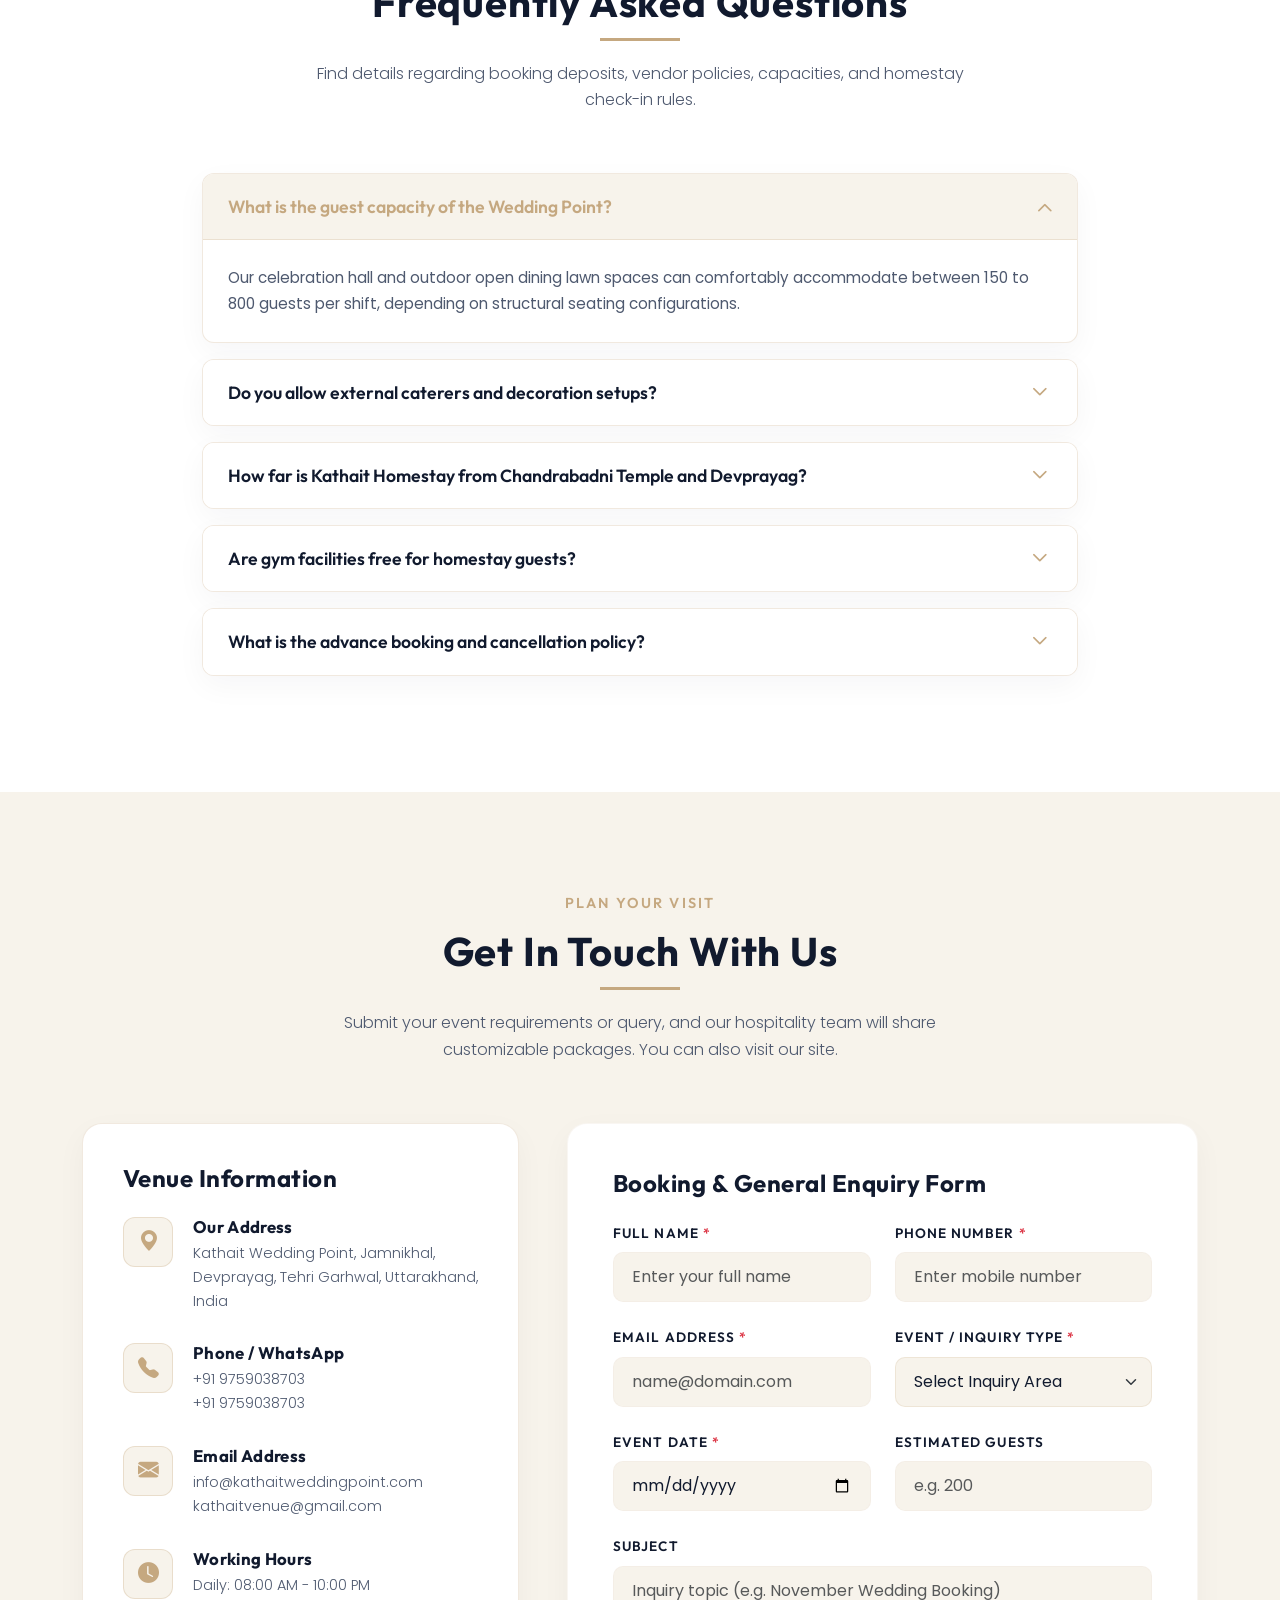
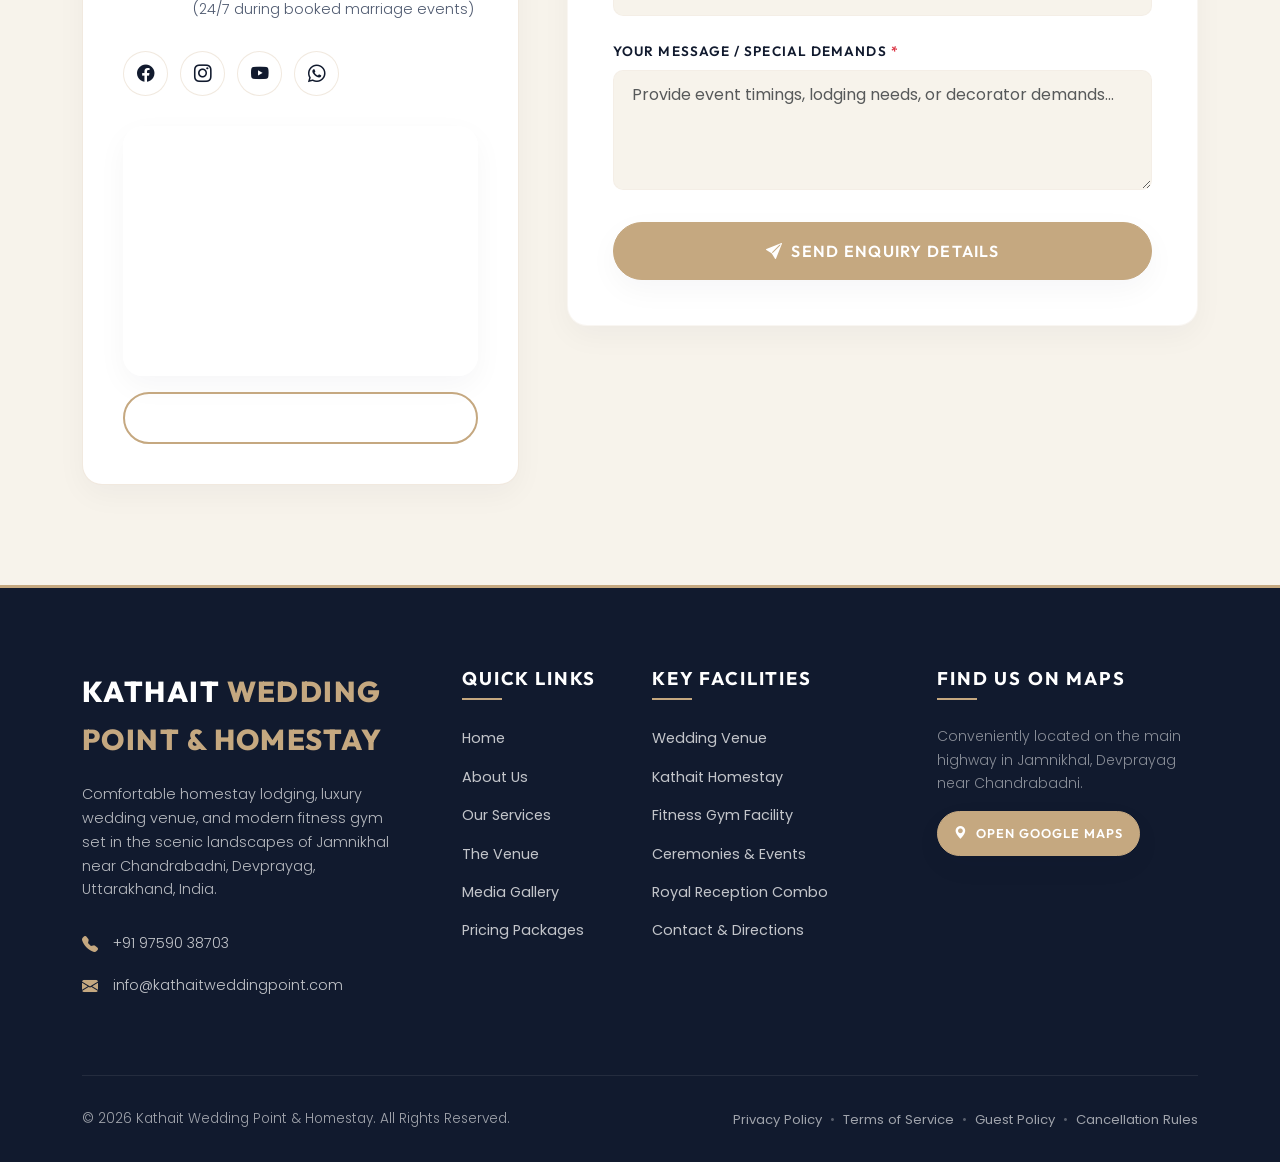
==== commit b8979ad1: "Updated SEO and website content" ====
--- a/index.html
+++ b/index.html
@@ -5,21 +5,21 @@
   <meta charset="UTF-8">
   <meta name="viewport" content="width=device-width, initial-scale=1.0">
   <meta name="description"
-    content="Celebrate your special moments at Kathait Wedding Point in Jamnikhal, Devprayag, Uttarakhand. A premium luxury wedding venue offering homestay rooms, modern gym facility, grand celebration halls, and mountain views.">
+    content="Stay at Kathait Homestay near Chandrabadni, Uttarakhand. Enjoy comfortable accommodation, wedding venue facilities and a peaceful hill stay.">
   <meta name="keywords"
-    content="Kathait Wedding Point, Wedding Venue Jamnikhal, Devprayag Wedding Hall, Luxury Resort Uttarakhand, Homestay Devprayag, Gym Jamnikhal Devprayag, Wedding Venue Uttarakhand, Marriage Hall Garhwal">
+    content="Kathait Homestay, Best Hotel Near Chandrabadni, Hotel Near Chandrabadni Uttarakhand, Kathait Wedding Point, Homestay Jamnikhal, Devprayag Homestay, Wedding Venue Devprayag">
   <meta name="author" content="Kathait Wedding Point">
   <meta name="robots" content="index, follow">
 
   <!-- Open Graph Tags (SEO Social Media Share) -->
-  <meta property="og:title" content="Kathait Wedding Point | Luxury Venue & Homestay in Devprayag">
+  <meta property="og:title" content="Kathait Homestay | Best Hotel Near Chandrabadni, Uttarakhand">
   <meta property="og:description"
-    content="Where every celebration becomes a lifetime memory. Grand wedding hall, engagement venue, premium homestay, and fitness gym set against beautiful mountain backdrops.">
+    content="Stay at Kathait Homestay near Chandrabadni, Uttarakhand. Enjoy comfortable accommodation, wedding venue facilities and a peaceful hill stay.">
   <meta property="og:image" content="D1.jpeg">
   <meta property="og:url" content="https://kathaitweddingpoint.com">
   <meta property="og:type" content="website">
 
-  <title>Kathait Wedding Point | Premium Wedding Venue & Homestay, Devprayag</title>
+  <title>Kathait Homestay | Best Hotel Near Chandrabadni, Uttarakhand</title>
 
   <!-- Favicon Placeholder -->
   <link rel="icon" type="image/png" href="D1.jpeg">
@@ -67,34 +67,34 @@
       <div class="collapse navbar-collapse" id="navbarNav">
         <ul class="navbar-nav ms-auto mb-2 mb-lg-0 align-items-center">
           <li class="nav-item">
-            <a class="nav-link nav-link-custom active" href="#home">Home</a>
+            <a class="nav-link nav-link-custom active" href="index.html">Home</a>
           </li>
           <li class="nav-item">
-            <a class="nav-link nav-link-custom" href="#about">About</a>
+            <a class="nav-link nav-link-custom" href="about.html">About</a>
           </li>
           <li class="nav-item">
-            <a class="nav-link nav-link-custom" href="#services">Services</a>
+            <a class="nav-link nav-link-custom" href="services.html">Services</a>
           </li>
           <li class="nav-item">
-            <a class="nav-link nav-link-custom" href="#venue">Venue</a>
+            <a class="nav-link nav-link-custom" href="venue.html">Venue</a>
           </li>
           <li class="nav-item">
-            <a class="nav-link nav-link-custom" href="#homestay">Homestay</a>
+            <a class="nav-link nav-link-custom" href="homestay.html">Homestay</a>
           </li>
           <li class="nav-item">
-            <a class="nav-link nav-link-custom" href="#gym">Gym</a>
+            <a class="nav-link nav-link-custom" href="gym.html">Gym</a>
           </li>
           <li class="nav-item">
-            <a class="nav-link nav-link-custom" href="#gallery">Gallery</a>
+            <a class="nav-link nav-link-custom" href="gallery.html">Gallery</a>
           </li>
           <li class="nav-item">
-            <a class="nav-link nav-link-custom" href="#packages">Packages</a>
+            <a class="nav-link nav-link-custom" href="packages.html">Packages</a>
           </li>
           <li class="nav-item">
-            <a class="nav-link nav-link-custom" href="#contact">Contact</a>
+            <a class="nav-link nav-link-custom" href="contact.html">Contact</a>
           </li>
           <li class="nav-item ms-lg-3 mt-3 mt-lg-0">
-            <a class="btn btn-gold text-white" href="#contact">Book Now</a>
+            <a class="btn-nav-book" href="contact.html"><i class="bi bi-calendar-check me-1"></i> Book Now</a>
           </li>
         </ul>
       </div>
@@ -107,7 +107,7 @@
     <video autoplay loop muted playsinline class="hero-video-bg">
       <source src="Dvid1.mp4" type="video/mp4">
       <!-- Fallback image if video not loaded -->
-      <img src="D1.jpeg" alt="Kathait Wedding Point Venue View">
+      <img src="D1.jpeg" alt="Kathait Homestay, Best Hotel Near Chandrabadni, Uttarakhand">
     </video>
 
     <div class="hero-overlay"></div>
@@ -116,14 +116,14 @@
       <div class="row">
         <div class="col-lg-10 col-xl-9">
           <div class="hero-content">
-            <span class="hero-subtitle reveal-elem">Premier Celebration Destination</span>
-            <h1 class="hero-title reveal-elem">Celebrate Your Special Moments at Kathait Wedding Point</h1>
-            <p class="hero-desc reveal-elem">Where every celebration becomes a lifetime memory. Nestled in the pristine
-              mountain landscape of Jamnikhal, Devprayag, we offer an elegant marriage venue, premium homestays, and
-              modern gym facilities.</p>
+            <span class="hero-subtitle reveal-elem">Premier Celebration Destination & Homestay</span>
+            <h1 class="hero-title reveal-elem">Kathait Homestay – Best Hotel Near Chandrabadni</h1>
+            <p class="hero-desc reveal-elem">Where every celebration becomes a lifetime memory. Nestled in the serene
+              mountain landscape of Jamnikhal, Devprayag near Chandrabadni, Uttarakhand, we offer comfortable homestay
+              lodging, an elegant marriage venue, and modern gym facilities.</p>
             <div class="d-flex flex-wrap gap-3 reveal-elem">
-              <a href="#contact" class="btn btn-gold text-white">Book Event</a>
-              <a href="#venue" class="btn btn-outline-gold">Explore Venue</a>
+              <a href="contact.html" class="btn btn-gold text-white">Book Event</a>
+              <a href="venue.html" class="btn btn-outline-gold">Explore Venue</a>
             </div>
           </div>
         </div>
@@ -190,8 +190,8 @@
         <div class="col-lg-6 reveal-elem fade-left">
           <div class="about-image-layout">
             <!-- Utilizing local wedding / venue images -->
-            <img src="D1.jpeg" alt="Kathait Wedding Point Entrance Decor" class="about-img-main">
-            <img src="D2.jpeg" alt="Kathait Wedding Point Celebration Hall Setup" class="about-img-sub">
+            <img src="D1.jpeg" alt="Kathait Homestay and Wedding Point entrance near Chandrabadni" class="about-img-main">
+            <img src="D2.jpeg" alt="Kathait Wedding Point celebration hall in Uttarakhand" class="about-img-sub">
             <div class="about-badge">
               <span class="years">Premium</span>
               <span class="text">Destination</span>
@@ -200,14 +200,13 @@
         </div>
         <div class="col-lg-6 reveal-elem fade-right">
           <span class="section-tagline">Welcome to Paradise</span>
-          <h2 class="section-title left-align">Introducing Kathait Wedding Point</h2>
-          <p class="lead text-dark mb-4">Located in Jamnikhal, Devprayag, Uttarakhand, we are the ultimate destination
+          <h2 class="section-title left-align">Introducing Kathait Wedding Point & Homestay</h2>
+          <p class="lead text-dark mb-4">Located in Jamnikhal, Devprayag near Chandrabadni, Uttarakhand, we are the ultimate destination
             where luxury hospitality meets natural Himalayan beauty.</p>
-          <p class="mb-4 text-muted">Kathait Wedding Point is strategically situated near the holy town of Devprayag,
-            where the rivers Alaknanda and Bhagirathi merge to form the Ganges. Surrounded by majestic mountains, our
-            venue provides a dreamy, serene backdrop for your most cherished life celebrations.</p>
+          <p class="mb-4 text-muted">Kathait Wedding Point & Homestay is strategically situated in Jamnikhal near the holy town of Devprayag and the revered Chandrabadni route. Surrounded by majestic Garhwal mountains, our
+            venue provides a dreamy, serene backdrop for your most cherished life celebrations and peaceful hotel stays.</p>
           <p class="mb-5 text-muted">Whether planning a grand wedding, corporate conference, seeking a peaceful retreat
-            in our luxury homestay rooms, or maintaining your health routine at our state-of-the-art gym, we guarantee
+            in our luxury homestay rooms near Chandrabadni, or maintaining your health routine at our state-of-the-art gym, we guarantee
             exceptional service, elegant atmosphere, and traditional hospitality.</p>
 
           <div class="row g-3">
@@ -245,7 +244,7 @@
           <div class="service-card">
             <div class="service-img-wrapper">
               <!-- Using local decoration image D3.jpeg -->
-              <img src="D3.jpeg" alt="Wedding Celebration Decor" class="service-img">
+              <img src="D3.jpeg" alt="Kathait Wedding Point floral wedding ceremony decor" class="service-img">
               <div class="service-icon-floating">
                 <i class="bi bi-balloon-heart-fill"></i>
               </div>
@@ -263,7 +262,7 @@
           <div class="service-card">
             <div class="service-img-wrapper">
               <!-- Using local decoration image D4.jpeg -->
-              <img src="D4.jpeg" alt="Engagement Ceremony Decor" class="service-img">
+              <img src="D4.jpeg" alt="Engagement ceremony stage setup at Kathait Wedding Point" class="service-img">
               <div class="service-icon-floating">
                 <i class="bi bi-heart-fill"></i>
               </div>
@@ -281,7 +280,7 @@
           <div class="service-card">
             <div class="service-img-wrapper">
               <!-- Using local image D5.jpeg -->
-              <img src="D5.jpeg" alt="Ring Ceremony Setup" class="service-img">
+              <img src="D5.jpeg" alt="Ring ceremony stage and lighting setup at Kathait Wedding Point" class="service-img">
               <div class="service-icon-floating">
                 <i class="bi bi-gem"></i>
               </div>
@@ -299,7 +298,7 @@
           <div class="service-card">
             <div class="service-img-wrapper">
               <!-- Using local image D6.jpeg -->
-              <img src="D6.jpeg" alt="Wedding Reception Decoration" class="service-img">
+              <img src="D6.jpeg" alt="Grand wedding reception dining and stage decoration in Uttarakhand" class="service-img">
               <div class="service-icon-floating">
                 <i class="bi bi-stars"></i>
               </div>
@@ -317,7 +316,7 @@
           <div class="service-card">
             <div class="service-img-wrapper">
               <!-- Using local image D7.jpeg -->
-              <img src="D7.jpeg" alt="Birthday Party Decoration" class="service-img">
+              <img src="D7.jpeg" alt="Birthday party celebration setup at Kathait Wedding Point" class="service-img">
               <div class="service-icon-floating">
                 <i class="bi bi-gift-fill"></i>
               </div>
@@ -335,7 +334,7 @@
           <div class="service-card">
             <div class="service-img-wrapper">
               <!-- Using local image D8.jpeg -->
-              <img src="D8.jpeg" alt="Anniversary Celebration Layout" class="service-img">
+              <img src="D8.jpeg" alt="Anniversary celebration stage design in Devprayag" class="service-img">
               <div class="service-icon-floating">
                 <i class="bi bi-hourglass-split"></i>
               </div>
@@ -353,7 +352,7 @@
           <div class="service-card">
             <div class="service-img-wrapper">
               <!-- Using local image D9.jpeg -->
-              <img src="D9.jpeg" alt="Baby Shower Theme Decor" class="service-img">
+              <img src="D9.jpeg" alt="Baby shower theme decoration at Kathait Wedding Point" class="service-img">
               <div class="service-icon-floating">
                 <i class="bi bi-emoji-smile-fill"></i>
               </div>
@@ -371,7 +370,7 @@
           <div class="service-card">
             <div class="service-img-wrapper">
               <img src="https://images.unsplash.com/photo-1511578314322-379afb476865?auto=format&fit=crop&w=800&q=80"
-                alt="Corporate Conference Setup" class="service-img">
+                alt="Corporate event and conference setup at Kathait Wedding Point" class="service-img">
               <div class="service-icon-floating">
                 <i class="bi bi-briefcase-fill"></i>
               </div>
@@ -389,7 +388,7 @@
           <div class="service-card">
             <div class="service-img-wrapper">
               <!-- Using local image D10.jpeg -->
-              <img src="D10.jpeg" alt="Retirement Party Venue Decor" class="service-img">
+              <img src="D10.jpeg" alt="Retirement party celebration hall setup in Uttarakhand" class="service-img">
               <div class="service-icon-floating">
                 <i class="bi bi-award-fill"></i>
               </div>
@@ -407,7 +406,7 @@
           <div class="service-card">
             <div class="service-img-wrapper">
               <!-- Using local image D11.jpeg -->
-              <img src="D11.jpeg" alt="Religious Puja / Festive Program Decor" class="service-img">
+              <img src="D11.jpeg" alt="Traditional religious puja and festival mandap decoration" class="service-img">
               <div class="service-icon-floating">
                 <i class="bi bi-sun-fill"></i>
               </div>
@@ -425,7 +424,7 @@
           <div class="service-card">
             <div class="service-img-wrapper">
               <!-- Using local image D13.jpeg -->
-              <img src="D13.jpeg" alt="School / College Cultural Function Decor" class="service-img">
+              <img src="D13.jpeg" alt="School and college cultural function stage setup" class="service-img">
               <div class="service-icon-floating">
                 <i class="bi bi-mortarboard-fill"></i>
               </div>
@@ -443,7 +442,7 @@
           <div class="service-card">
             <div class="service-img-wrapper">
               <!-- Using local image WhatsApp Image 2026-06-23 at 4.43.45 PM.jpeg -->
-              <img src="WhatsApp Image 2026-06-23 at 4.43.45 PM.jpeg" alt="Private Kitty Party Setup"
+              <img src="WhatsApp Image 2026-06-23 at 4.43.45 PM.jpeg" alt="Private family gathering and party celebration setup"
                 class="service-img">
               <div class="service-icon-floating">
                 <i class="bi bi-people-fill"></i>
@@ -487,17 +486,17 @@
               </div>
               <div class="carousel-inner">
                 <div class="carousel-item active" data-bs-interval="4000">
-                  <img src="D1.jpeg" class="d-block w-100 venue-carousel-img" alt="Banqueting Entrance View">
+                  <img src="D1.jpeg" class="d-block w-100 venue-carousel-img" alt="Kathait Wedding Point venue entrance and reception view in Uttarakhand">
                 </div>
                 <div class="carousel-item" data-bs-interval="4000">
-                  <img src="D3.jpeg" class="d-block w-100 venue-carousel-img" alt="Floral Stage Lights">
+                  <img src="D3.jpeg" class="d-block w-100 venue-carousel-img" alt="Floral stage decoration and lighting at wedding venue">
                 </div>
                 <div class="carousel-item" data-bs-interval="4000">
-                  <img src="D5.jpeg" class="d-block w-100 venue-carousel-img" alt="Elegant Table Settings">
+                  <img src="D5.jpeg" class="d-block w-100 venue-carousel-img" alt="Banquet hall table settings at Kathait Wedding Point">
                 </div>
                 <div class="carousel-item" data-bs-interval="4000">
                   <img src="WhatsApp Image 2026-06-23 at 4.43.45 PM.jpeg" class="d-block w-100 venue-carousel-img"
-                    alt="Mountain View Staging">
+                    alt="Scenic mountain view venue lawn near Chandrabadni">
                 </div>
               </div>
               <button class="carousel-control-prev" type="button" data-bs-target="#venueCarousel" data-bs-slide="prev">
@@ -580,8 +579,8 @@
       <div class="text-center">
         <span class="section-tagline">Mountain Sanctuary</span>
         <h2 class="section-title">Luxury Homestay</h2>
-        <p class="section-desc">Experience absolute tranquility in our premium mountain-view rooms. Perfect for wedding
-          guests, travelers, and families looking for peace.</p>
+        <p class="section-desc">Experience absolute tranquility in our premium mountain-view rooms near Chandrabadni. Perfect for wedding
+          guests, travelers, and families looking for the best hotel stay in Uttarakhand.</p>
       </div>
 
       <div class="row g-4">
@@ -590,7 +589,7 @@
           <div class="luxury-room-card">
             <div class="room-img-container">
               <img src="https://images.unsplash.com/photo-1618773928121-c32242e63f39?auto=format&fit=crop&w=800&q=80"
-                alt="Deluxe Room Interior" class="room-img">
+                alt="Kathait Homestay deluxe room near Chandrabadni" class="room-img">
               <span class="room-badge">Premium Room</span>
             </div>
             <div class="p-4">
@@ -624,7 +623,7 @@
           <div class="luxury-room-card">
             <div class="room-img-container">
               <img src="https://images.unsplash.com/photo-1590490360182-c33d57733427?auto=format&fit=crop&w=800&q=80"
-                alt="Family Suite Interior" class="room-img">
+                alt="Kathait Homestay luxury family suite in Uttarakhand" class="room-img">
               <span class="room-badge">Family Suite</span>
             </div>
             <div class="p-4">
@@ -638,7 +637,7 @@
 
               <div class="room-specs">
                 <div class="room-spec-item"><i class="bi bi-people"></i> Up to 4 Guests</div>
-                <div class="room-spec-item"><i class="bi bi-房屋"></i> Attached Balcony</div>
+                <div class="room-spec-item"><i class="bi bi-house-door"></i> Attached Balcony</div>
                 <div class="room-spec-item"><i class="bi bi-wifi"></i> Free High-Speed WiFi</div>
                 <div class="room-spec-item"><i class="bi bi-water"></i> 24x7 Hot Water</div>
                 <div class="room-spec-item"><i class="bi bi-headset"></i> 24/7 Room Support</div>
@@ -704,17 +703,17 @@
           <div class="row g-3">
             <div class="col-12">
               <img src="https://images.unsplash.com/photo-1517838277536-f5f99be501cd?auto=format&fit=crop&w=800&q=80"
-                alt="Gym Workout Space" class="img-fluid rounded-4 shadow"
+                alt="Modern cardio and fitness training area at Kathait Gym" class="img-fluid rounded-4 shadow"
                 style="height: 280px; width: 100%; object-fit: cover; border: 4px solid var(--color-cream-bg);">
             </div>
             <div class="col-6">
               <img src="https://images.unsplash.com/photo-1534438327276-14e5300c3a48?auto=format&fit=crop&w=800&q=80"
-                alt="Gym Dumbbells Strength" class="img-fluid rounded-4 shadow"
+                alt="Strength training and dumbbells area at Kathait Gym" class="img-fluid rounded-4 shadow"
                 style="height: 180px; width: 100%; object-fit: cover; border: 4px solid var(--color-cream-bg);">
             </div>
             <div class="col-6">
               <img src="https://images.unsplash.com/photo-1540497077202-7c8a3999166f?auto=format&fit=crop&w=800&q=80"
-                alt="Gym Exercise Machines" class="img-fluid rounded-4 shadow"
+                alt="Fitness exercise equipment and workout facility in Jamnikhal" class="img-fluid rounded-4 shadow"
                 style="height: 180px; width: 100%; object-fit: cover; border: 4px solid var(--color-cream-bg);">
             </div>
           </div>
@@ -825,7 +824,7 @@
       <div class="gallery-grid" id="galleryGrid">
         <!-- Item 1 (Weddings) using local D1.jpeg -->
         <div class="gallery-item" data-category="weddings">
-          <img src="D1.jpeg" alt="Grand Entrance Archway Decor">
+          <img src="D1.jpeg" alt="Kathait Wedding Point grand entrance archway decor">
           <div class="gallery-item-overlay">
             <div class="gallery-item-tag">Weddings</div>
             <h4 class="gallery-item-title">Grand Entrance Archway</h4>
@@ -835,7 +834,7 @@
 
         <!-- Item 2 (Weddings) using local D3.jpeg -->
         <div class="gallery-item" data-category="weddings">
-          <img src="D3.jpeg" alt="Stage Flower Arrangement">
+          <img src="D3.jpeg" alt="Premium floral staging setup for marriage events">
           <div class="gallery-item-overlay">
             <div class="gallery-item-tag">Weddings</div>
             <h4 class="gallery-item-title">Premium Floral Staging</h4>
@@ -845,7 +844,7 @@
 
         <!-- Item 3 (Weddings) using local D5.jpeg -->
         <div class="gallery-item" data-category="weddings">
-          <img src="D5.jpeg" alt="Sangeet Reception Lighting Setup">
+          <img src="D5.jpeg" alt="Ambient stage uplighting and wedding decor">
           <div class="gallery-item-overlay">
             <div class="gallery-item-tag">Weddings</div>
             <h4 class="gallery-item-title">Ambient Stage Uplighting</h4>
@@ -856,7 +855,7 @@
         <!-- Item 4 (Homestay) Unsplash Room -->
         <div class="gallery-item" data-category="homestay">
           <img src="https://images.unsplash.com/photo-1618773928121-c32242e63f39?auto=format&fit=crop&w=800&q=80"
-            alt="Deluxe Double Bed Room">
+            alt="Kathait Homestay deluxe bed suite near Chandrabadni">
           <div class="gallery-item-overlay">
             <div class="gallery-item-tag">Luxury Homestay</div>
             <h4 class="gallery-item-title">Deluxe Bed Suite</h4>
@@ -867,7 +866,7 @@
         <!-- Item 5 (Gym) Unsplash Gym -->
         <div class="gallery-item" data-category="gym">
           <img src="https://images.unsplash.com/photo-1517838277536-f5f99be501cd?auto=format&fit=crop&w=800&q=80"
-            alt="Fitness Gym Cardio Dumbbells">
+            alt="Kathait fitness gym weights and cardio workout zone">
           <div class="gallery-item-overlay">
             <div class="gallery-item-tag">Fitness Gym</div>
             <h4 class="gallery-item-title">Gym Weights & Cardio Zone</h4>
@@ -877,7 +876,7 @@
 
         <!-- Item 6 (Outdoors) local WhatsApp Image 2026-06-23 at 4.43.45 PM.jpeg -->
         <div class="gallery-item" data-category="outdoors">
-          <img src="WhatsApp Image 2026-06-23 at 4.43.45 PM.jpeg" alt="Kathait Wedding Point View Outdoor">
+          <img src="WhatsApp Image 2026-06-23 at 4.43.45 PM.jpeg" alt="Kathait Homestay scenic mountain valley view lawn">
           <div class="gallery-item-overlay">
             <div class="gallery-item-tag">Outdoors</div>
             <h4 class="gallery-item-title">Scenic Valley View Lawn</h4>
@@ -887,7 +886,7 @@
 
         <!-- Item 7 (Weddings) local D8.jpeg -->
         <div class="gallery-item" data-category="weddings">
-          <img src="D8.jpeg" alt="Engagement ring backdrop decorations">
+          <img src="D8.jpeg" alt="Engagement backdrop and stage design in Devprayag">
           <div class="gallery-item-overlay">
             <div class="gallery-item-tag">Weddings</div>
             <h4 class="gallery-item-title">Engagement Backdrop Design</h4>
@@ -898,7 +897,7 @@
         <!-- Item 8 (Homestay) Unsplash Mountain Balcony -->
         <div class="gallery-item" data-category="homestay">
           <img src="https://images.unsplash.com/photo-1590490360182-c33d57733427?auto=format&fit=crop&w=800&q=80"
-            alt="Homestay Balcony Seat view">
+            alt="Kathait Homestay mountain view balcony in Uttarakhand">
           <div class="gallery-item-overlay">
             <div class="gallery-item-tag">Luxury Homestay</div>
             <h4 class="gallery-item-title">Homestay Mountain Balcony</h4>
@@ -908,7 +907,7 @@
 
         <!-- Item 9 (Weddings/Decor) local D11.jpeg -->
         <div class="gallery-item" data-category="weddings">
-          <img src="D11.jpeg" alt="Traditional Haldi Mandap Setup">
+          <img src="D11.jpeg" alt="Haldi and mandap theme wedding decor in Uttarakhand">
           <div class="gallery-item-overlay">
             <div class="gallery-item-tag">Weddings</div>
             <h4 class="gallery-item-title">Haldi & Mandap Theme Decor</h4>
@@ -1170,12 +1169,12 @@
       <div class="accordion faq-accordion" id="faqAccordion">
         <!-- Question 1 -->
         <div class="accordion-item">
-          <h2 class="accordion-header">
+          <h3 class="accordion-header">
             <button class="accordion-button" type="button" data-bs-toggle="collapse" data-bs-target="#collapseOne"
               aria-expanded="true" aria-controls="collapseOne">
               What is the guest capacity of the Wedding Point?
             </button>
-          </h2>
+          </h3>
           <div id="collapseOne" class="accordion-collapse collapse show" data-bs-parent="#faqAccordion">
             <div class="accordion-body">
               Our celebration hall and outdoor open dining lawn spaces can comfortably accommodate between 150 to 800
@@ -1186,12 +1185,12 @@
 
         <!-- Question 2 -->
         <div class="accordion-item">
-          <h2 class="accordion-header">
+          <h3 class="accordion-header">
             <button class="accordion-button collapsed" type="button" data-bs-toggle="collapse"
               data-bs-target="#collapseTwo" aria-expanded="false" aria-controls="collapseTwo">
               Do you allow external caterers and decoration setups?
             </button>
-          </h2>
+          </h3>
           <div id="collapseTwo" class="accordion-collapse collapse" data-bs-parent="#faqAccordion">
             <div class="accordion-body">
               Yes, hosts are free to hire their preferred catering services. While we provide premium standard floral
@@ -1203,28 +1202,27 @@
 
         <!-- Question 3 -->
         <div class="accordion-item">
-          <h2 class="accordion-header">
+          <h3 class="accordion-header">
             <button class="accordion-button collapsed" type="button" data-bs-toggle="collapse"
               data-bs-target="#collapseThree" aria-expanded="false" aria-controls="collapseThree">
-              How far is Kathait Wedding Point from Devprayag temple?
+              How far is Kathait Homestay from Chandrabadni Temple and Devprayag?
             </button>
-          </h2>
+          </h3>
           <div id="collapseThree" class="accordion-collapse collapse" data-bs-parent="#faqAccordion">
             <div class="accordion-body">
-              We are located in Jamnikhal, Devprayag. It is roughly a 15-20 minute scenic drive to the famous
-              Raghunathji Sangam Temple and rivers merging point, making it convenient for wedding rituals.
+              Kathait Homestay is located conveniently in Jamnikhal along the Devprayag route in Uttarakhand, serving as an ideal hotel near Chandrabadni Temple. It is roughly a 15-20 minute scenic mountain drive to the temple approach and the famous Raghunathji Sangam in Devprayag.
             </div>
           </div>
         </div>
 
         <!-- Question 4 -->
         <div class="accordion-item">
-          <h2 class="accordion-header">
+          <h3 class="accordion-header">
             <button class="accordion-button collapsed" type="button" data-bs-toggle="collapse"
               data-bs-target="#collapseFour" aria-expanded="false" aria-controls="collapseFour">
               Are gym facilities free for homestay guests?
             </button>
-          </h2>
+          </h3>
           <div id="collapseFour" class="accordion-collapse collapse" data-bs-parent="#faqAccordion">
             <div class="accordion-body">
               Yes! All short-term and long-term homestay guests enjoy complimentary daily passes to our modern on-site
@@ -1235,12 +1233,12 @@
 
         <!-- Question 5 -->
         <div class="accordion-item">
-          <h2 class="accordion-header">
+          <h3 class="accordion-header">
             <button class="accordion-button collapsed" type="button" data-bs-toggle="collapse"
               data-bs-target="#collapseFive" aria-expanded="false" aria-controls="collapseFive">
               What is the advance booking and cancellation policy?
             </button>
-          </h2>
+          </h3>
           <div id="collapseFive" class="accordion-collapse collapse" data-bs-parent="#faqAccordion">
             <div class="accordion-body">
               We require a 25% non-refundable advance booking deposit to block dates for wedding events. The remaining
@@ -1381,7 +1379,7 @@
                     <option value="corporate">Corporate Event</option>
                     <option value="religious">Religious / Festival Program</option>
                     <option value="homestay">Homestay Booking Only</option>
-                    <option value="gym">Gym Gym Membership</option>
+                    <option value="gym">Gym Membership</option>
                     <option value="private">Other Private Event</option>
                   </select>
                 </div>
@@ -1434,12 +1432,12 @@
       <div class="row g-4">
         <!-- Brand Info -->
         <div class="col-lg-4 col-md-6">
-          <a class="footer-logo" href="#home">Kathait <span>Wedding Point</span></a>
-          <p class="footer-desc">Premium wedding venue, accommodation homestays, and fitness gym spaces set in the
-            scenic landscapes of Jamnikhal, Devprayag, Uttarakhand, India.</p>
+          <a class="footer-logo" href="#home">Kathait <span>Wedding Point & Homestay</span></a>
+          <p class="footer-desc">Comfortable homestay lodging, luxury wedding venue, and modern fitness gym set in the
+            scenic landscapes of Jamnikhal near Chandrabadni, Devprayag, Uttarakhand, India.</p>
           <div class="footer-contact-item">
             <i class="bi bi-telephone-fill"></i>
-            <span>+91 97561 24783, +91 78954 62104</span>
+            <span>+91 97590 38703</span>
           </div>
           <div class="footer-contact-item">
             <i class="bi bi-envelope-fill"></i>
@@ -1451,32 +1449,32 @@
         <div class="col-lg-2 col-md-6 col-6 ms-lg-auto">
           <h4 class="footer-title-luxury">Quick Links</h4>
           <ul class="footer-links-list">
-            <li><a href="#home">Home</a></li>
-            <li><a href="#about">About Us</a></li>
-            <li><a href="#services">Our Services</a></li>
-            <li><a href="#venue">The Venue</a></li>
-            <li><a href="#gallery">Media Gallery</a></li>
-            <li><a href="#packages">Pricing Packages</a></li>
+            <li><a href="index.html">Home</a></li>
+            <li><a href="about.html">About Us</a></li>
+            <li><a href="services.html">Our Services</a></li>
+            <li><a href="venue.html">The Venue</a></li>
+            <li><a href="gallery.html">Media Gallery</a></li>
+            <li><a href="packages.html">Pricing Packages</a></li>
           </ul>
         </div>
 
         <!-- Facilities -->
         <div class="col-lg-3 col-md-6 col-6">
-          <h4 class="footer-title-luxury">Our Services</h4>
+          <h4 class="footer-title-luxury">Key Facilities</h4>
           <ul class="footer-links-list">
-            <li><a href="#services">Wedding Venue</a></li>
-            <li><a href="#services">Engagement Ceremony</a></li>
-            <li><a href="#services">Grand Reception</a></li>
-            <li><a href="#homestay">Luxury Homestay</a></li>
-            <li><a href="#gym">Fitness Gym Facility</a></li>
-            <li><a href="#services">Corporate Meetings</a></li>
+            <li><a href="venue.html">Wedding Venue</a></li>
+            <li><a href="homestay.html">Kathait Homestay</a></li>
+            <li><a href="gym.html">Fitness Gym Facility</a></li>
+            <li><a href="services.html">Ceremonies & Events</a></li>
+            <li><a href="packages.html">Royal Reception Combo</a></li>
+            <li><a href="contact.html">Contact & Directions</a></li>
           </ul>
         </div>
 
         <!-- Google Maps Quick Link -->
         <div class="col-lg-3 col-md-6">
           <h4 class="footer-title-luxury">Find Us On Maps</h4>
-          <p class="text-white-50 small mb-3">Our facility is located right on the Devprayag highway in Jamnikhal.</p>
+          <p class="text-white-50 small mb-3">Conveniently located on the main highway in Jamnikhal, Devprayag near Chandrabadni.</p>
           <a href="https://maps.app.goo.gl/LMbWWKd8X5KCNxi6A" target="_blank"
             class="btn btn-gold text-white btn-sm px-3" style="font-size: 0.8rem;">
             <i class="bi bi-geo-alt-fill me-1"></i> Open Google Maps
@@ -1484,14 +1482,22 @@
         </div>
       </div>
 
-      <!-- Copyright Area -->
-      <div class="footer-bottom text-center">
+      <!-- Copyright & Business Legal Bar -->
+      <div class="footer-bottom">
         <div class="row align-items-center">
-          <div class="col-md-6 text-md-start mb-3 mb-md-0">
-            <p>&copy; 2026 Kathait Wedding Point. All Rights Reserved.</p>
-          </div>
-          <div class="col-md-6 text-md-end">
-            <p>Designed with ❤️ for Kathait Wedding Point</p>
+          <div class="col-lg-6 text-center text-lg-start mb-3 mb-lg-0">
+            <p>&copy; 2026 Kathait Wedding Point & Homestay. All Rights Reserved.</p>
+          </div>
+          <div class="col-lg-6 text-center text-lg-end">
+            <div class="footer-legal-links">
+              <a href="contact.html">Privacy Policy</a>
+              <span class="divider">•</span>
+              <a href="contact.html">Terms of Service</a>
+              <span class="divider">•</span>
+              <a href="contact.html">Guest Policy</a>
+              <span class="divider">•</span>
+              <a href="contact.html">Cancellation Rules</a>
+            </div>
           </div>
         </div>
       </div>
@@ -1501,18 +1507,18 @@
   <!-- Floating Call / Action Buttons -->
   <div class="floating-actions-container">
     <!-- Call Now Button -->
-    <a href="tel:+91 9759038703" class="floating-action-btn btn-phone pulse" data-tooltip="Call Us Now"
+    <a href="tel:+919759038703" class="floating-action-btn btn-phone pulse" data-tooltip="Call Us Now"
       aria-label="Call Owner Phone">
       <i class="bi bi-telephone-outbound-fill"></i>
     </a>
     <!-- WhatsApp Chat Button -->
-    <a href="https://wa.me/+91 9759038703" class="floating-action-btn btn-whatsapp pulse" data-tooltip="WhatsApp Chat"
+    <a href="https://wa.me/919759038703" class="floating-action-btn btn-whatsapp pulse" data-tooltip="WhatsApp Chat"
       aria-label="Chat via WhatsApp">
       <i class="bi bi-whatsapp"></i>
     </a>
     <!-- Book Event Floating Button -->
-    <a href="#contact" class="floating-action-btn btn-book-float" data-tooltip="Book Event"
-      aria-label="Book Event Scroll">
+    <a href="contact.html" class="floating-action-btn btn-book-float" data-tooltip="Book Event"
+      aria-label="Book Event">
       <i class="bi bi-calendar-check-fill"></i>
     </a>
     <!-- Back to Top Button -->
--- a/style.css
+++ b/style.css
@@ -40,7 +40,8 @@
 }
 
 html {
-  scroll-behavior: smooth;
+  scroll-behavior: smooth !important;
+  scroll-padding-top: 80px;
   overflow-x: hidden;
 }
 
@@ -165,75 +166,106 @@
   top: 0;
   left: 0;
   width: 100%;
-  padding: 20px 0;
+  padding: 16px 0;
   z-index: 1000;
   transition: var(--transition-smooth);
-  background-color: transparent;
-  border-bottom: 1px solid rgba(255, 255, 255, 0.1);
+  background: rgba(17, 26, 46, 0.88);
+  backdrop-filter: blur(16px);
+  -webkit-backdrop-filter: blur(16px);
+  border-bottom: 1px solid rgba(197, 168, 128, 0.3);
+  box-shadow: 0 4px 20px rgba(0, 0, 0, 0.2);
 }
 
 .custom-navbar.scrolled {
-  background-color: var(--color-glass-bg);
-  backdrop-filter: blur(15px);
-  padding: 12px 0;
-  box-shadow: 0 8px 30px rgba(0, 0, 0, 0.05);
-  border-bottom: var(--border-gold-subtle);
+  background: rgba(17, 26, 46, 0.98);
+  backdrop-filter: blur(20px);
+  -webkit-backdrop-filter: blur(20px);
+  padding: 10px 0;
+  box-shadow: 0 10px 30px rgba(0, 0, 0, 0.4);
+  border-bottom: 1px solid rgba(212, 175, 55, 0.5);
 }
 
 .navbar-brand-custom {
   font-family: var(--font-heading);
   font-weight: 800;
-  font-size: 1.5rem;
-  letter-spacing: 0.05em;
+  font-size: 1.45rem;
+  letter-spacing: 0.04em;
   text-transform: uppercase;
-  color: var(--color-white);
+  color: var(--color-white) !important;
   transition: var(--transition-smooth);
 }
 
 .custom-navbar.scrolled .navbar-brand-custom {
-  color: var(--color-luxury-navy);
+  color: var(--color-white) !important;
 }
 
 .navbar-brand-custom span {
-  color: var(--color-primary-gold);
+  color: var(--color-accent-gold);
 }
 
 .nav-link-custom {
   font-family: var(--font-heading);
   font-weight: 500;
-  font-size: 0.95rem;
+  font-size: 0.88rem;
   text-transform: uppercase;
   letter-spacing: 0.05em;
-  color: rgba(255, 255, 255, 0.85);
-  padding: 8px 16px;
+  color: rgba(255, 255, 255, 0.85) !important;
+  padding: 7px 14px;
+  border-radius: 20px;
+  margin: 0 2px;
   position: relative;
   transition: var(--transition-smooth);
 }
 
 .custom-navbar.scrolled .nav-link-custom {
-  color: var(--color-luxury-navy);
+  color: rgba(255, 255, 255, 0.85) !important;
+}
+
+.nav-link-custom:hover {
+  color: #ffffff !important;
+  background: rgba(197, 168, 128, 0.2);
+  transform: translateY(-1px);
+}
+
+.nav-link-custom.active {
+  color: #ffffff !important;
+  background: linear-gradient(135deg, rgba(212, 175, 55, 0.35), rgba(197, 168, 128, 0.22));
+  border: 1px solid rgba(212, 175, 55, 0.75);
+  font-weight: 600;
+  box-shadow: 0 0 14px rgba(212, 175, 55, 0.35);
 }
 
 .nav-link-custom::after {
-  content: '';
-  position: absolute;
-  bottom: 0;
-  left: 50%;
-  width: 0;
-  height: 2px;
-  background-color: var(--color-primary-gold);
-  transition: var(--transition-smooth);
-  transform: translateX(-50%);
-}
-
-.nav-link-custom:hover::after,
-.nav-link-custom.active::after {
-  width: 60%;
-}
-
-.nav-link-custom:hover,
-.nav-link-custom.active {
-  color: var(--color-primary-gold) !important;
+  display: none;
+}
+
+/* Sleek Navbar "Book Now" Button */
+.btn-nav-book {
+  display: inline-flex;
+  align-items: center;
+  justify-content: center;
+  gap: 6px;
+  white-space: nowrap;
+  font-family: var(--font-heading);
+  font-weight: 600;
+  font-size: 0.85rem;
+  letter-spacing: 0.08em;
+  text-transform: uppercase;
+  padding: 9px 22px;
+  border-radius: 8px;
+  background: linear-gradient(135deg, #d4af37 0%, #c5a880 100%);
+  color: #ffffff !important;
+  border: 1px solid rgba(255, 255, 255, 0.35);
+  box-shadow: 0 4px 15px rgba(212, 175, 55, 0.35);
+  transition: var(--transition-smooth);
+  text-decoration: none;
+}
+
+.btn-nav-book:hover {
+  background: linear-gradient(135deg, #e6c555 0%, #d4af37 100%);
+  transform: translateY(-2px);
+  box-shadow: 0 6px 20px rgba(212, 175, 55, 0.55);
+  color: #111a2e !important;
 }
 
 /* Premium Buttons */
@@ -1488,7 +1520,7 @@
   border-radius: 10px !important;
   padding: 12px 18px !important;
   font-family: var(--font-body);
-  font-size: 0.95rem;
+  font-size: 16px;
   color: var(--color-luxury-navy) !important;
   transition: var(--transition-fast) !important;
 }
@@ -1612,9 +1644,33 @@
 }
 
 .footer-bottom p {
-  color: rgba(255, 255, 255, 0.5);
+  color: rgba(255, 255, 255, 0.6);
   font-size: 0.85rem;
   margin-bottom: 0;
+}
+
+.footer-legal-links {
+  display: inline-flex;
+  flex-wrap: wrap;
+  align-items: center;
+  justify-content: center;
+  gap: 8px;
+}
+
+.footer-legal-links a {
+  color: rgba(255, 255, 255, 0.6);
+  font-size: 0.82rem;
+  transition: var(--transition-fast);
+}
+
+.footer-legal-links a:hover {
+  color: var(--color-accent-gold);
+  text-decoration: underline;
+}
+
+.footer-legal-links .divider {
+  color: rgba(255, 255, 255, 0.3);
+  font-size: 0.75rem;
 }
 
 /* Floating Action Panel (CTA Buttons) */
@@ -1856,76 +1912,185 @@
 
 @media (max-width: 991.98px) {
   .section-padding {
-    padding: 70px 0;
+    padding: 65px 0;
   }
   .section-title {
     font-size: 2.1rem;
   }
   .hero-title {
-    font-size: 2.8rem;
+    font-size: 2.5rem;
   }
   .venue-carousel-img {
-    height: 350px;
+    height: 330px;
   }
   
-  /* Compact Navbar for Tablets */
+  /* Compact Luxury Navbar for Tablets & Android */
   .custom-navbar {
-    padding: 15px 0;
-    background-color: var(--color-glass-bg) !important;
-    backdrop-filter: blur(15px);
-    border-bottom: var(--border-gold-subtle);
+    padding: 10px 0 !important;
+    background: rgba(17, 26, 46, 0.96) !important;
+    backdrop-filter: blur(20px);
+    -webkit-backdrop-filter: blur(20px);
+    border-bottom: 1px solid rgba(197, 168, 128, 0.35);
+  }
+  .custom-navbar > .container {
+    display: flex !important;
+    flex-wrap: wrap !important;
+    align-items: center !important;
+    justify-content: space-between !important;
   }
   .navbar-brand-custom {
-    color: var(--color-luxury-navy) !important;
-  }
-  .btn-outline-gold {
-    color: var(--color-luxury-navy) !important;
+    color: var(--color-white) !important;
+    font-size: clamp(1.05rem, 4.2vw, 1.3rem) !important;
+    letter-spacing: 0.02em !important;
+    white-space: nowrap !important;
+    max-width: calc(100% - 55px) !important;
+    overflow: hidden !important;
+    text-overflow: ellipsis !important;
+    margin: 0 !important;
+    padding: 4px 0 !important;
+    display: flex !important;
+    align-items: center !important;
+  }
+  .navbar-toggler {
+    border: 1px solid rgba(197, 168, 128, 0.4) !important;
+    background: rgba(197, 168, 128, 0.15) !important;
+    border-radius: 8px;
+    padding: 6px 9px !important;
+    flex-shrink: 0 !important;
+    margin: 0 !important;
+  }
+  .navbar-toggler .bi-list {
+    color: var(--color-accent-gold) !important;
+    font-size: 1.4rem !important;
+  }
+  .custom-navbar .navbar-collapse {
+    width: 100% !important;
+    flex-basis: 100% !important;
+    background: rgba(17, 26, 46, 0.98);
+    backdrop-filter: blur(25px);
+    -webkit-backdrop-filter: blur(25px);
+    border-radius: 14px;
+    padding: 18px 16px;
+    margin-top: 10px;
+    box-shadow: 0 15px 35px rgba(0, 0, 0, 0.5);
+    border: 1px solid rgba(197, 168, 128, 0.35);
   }
   .nav-link-custom {
-    color: var(--color-luxury-navy) !important;
-    padding: 10px 0;
-  }
-  .custom-navbar .navbar-collapse {
-    background: var(--color-white);
-    border-radius: 12px;
-    padding: 20px;
-    margin-top: 15px;
-    box-shadow: var(--shadow-premium);
-    border: var(--border-gold-subtle);
+    color: rgba(255, 255, 255, 0.88) !important;
+    padding: 9px 16px;
+    margin: 3px 0;
+    display: block;
+    text-align: center;
+    border-radius: 10px;
+    font-size: 0.92rem;
+  }
+  .nav-link-custom.active {
+    background: linear-gradient(135deg, rgba(212, 175, 55, 0.35), rgba(197, 168, 128, 0.22));
+    border: 1px solid rgba(212, 175, 55, 0.8);
+    color: #ffffff !important;
+    font-weight: 600;
+  }
+  .btn-nav-book {
+    width: 100%;
+    margin-top: 10px;
+    padding: 11px;
+    text-align: center;
+    font-size: 0.9rem;
   }
   
-  /* Hero stats optimization for Tablet */
+  /* Hero Section Mobile Vertical Flow - Fixes side-by-side squish */
+  .hero-section {
+    height: auto !important;
+    min-height: 100vh !important;
+    display: flex !important;
+    flex-direction: column !important;
+    justify-content: space-between !important;
+    padding-top: 75px !important;
+    padding-bottom: 0 !important;
+    overflow: visible !important;
+  }
+  .hero-section > .container {
+    height: auto !important;
+    width: 100% !important;
+    flex: 1 0 auto !important;
+    display: flex !important;
+    align-items: center !important;
+    padding-top: 25px !important;
+    padding-bottom: 25px !important;
+  }
+  .hero-content {
+    margin-top: 0 !important;
+    padding: 10px 0 !important;
+    width: 100% !important;
+    max-width: 100% !important;
+  }
+  .hero-subtitle {
+    font-size: 0.82rem !important;
+    margin-bottom: 12px !important;
+    letter-spacing: 0.1em !important;
+  }
+  .hero-title {
+    font-size: clamp(1.85rem, 6.5vw, 2.5rem) !important;
+    line-height: 1.2 !important;
+    margin-bottom: 16px !important;
+  }
+  .hero-desc {
+    font-size: 0.95rem !important;
+    line-height: 1.6 !important;
+    margin-bottom: 24px !important;
+  }
+  
+  /* Hero stats optimization for Mobile - Full width 2x2 grid */
   .hero-stats-wrapper {
-    position: relative;
-    background: var(--color-luxury-navy);
-    padding: 30px 0;
-  }
-  .hero-section {
-    height: auto;
-    min-height: 100vh;
-    padding-bottom: 0;
-  }
-  .hero-content {
-    padding: 120px 0 60px 0;
+    position: relative !important;
+    bottom: auto !important;
+    left: auto !important;
+    width: 100% !important;
+    background: rgba(17, 26, 46, 0.95) !important;
+    backdrop-filter: blur(20px);
+    -webkit-backdrop-filter: blur(20px);
+    border-top: 1px solid rgba(197, 168, 128, 0.3);
+    padding: 22px 0 !important;
+    margin-top: auto !important;
+    z-index: 5 !important;
+  }
+  .hero-stat-card {
+    padding: 12px 14px !important;
+    gap: 12px !important;
+    border-radius: 12px !important;
+  }
+  .stat-icon-wrapper {
+    width: 42px !important;
+    height: 42px !important;
+    font-size: 1.2rem !important;
+    flex-shrink: 0 !important;
+  }
+  .stat-number {
+    font-size: 1.35rem !important;
+    line-height: 1.1 !important;
+  }
+  .stat-label {
+    font-size: 0.72rem !important;
+    line-height: 1.2 !important;
   }
   
   /* About section layout change */
   .about-image-layout {
-    height: 400px;
+    height: 380px;
     margin-bottom: 30px;
   }
   .about-img-main {
     width: 80%;
-    height: 340px;
+    height: 320px;
   }
   .about-img-sub {
     width: 50%;
-    height: 220px;
+    height: 200px;
   }
   
   /* Video section height adjustment */
   .video-section-container {
-    height: 360px;
+    height: 340px;
   }
   
   /* PackagesFeatured scaling */
@@ -1934,49 +2099,60 @@
     margin: 15px 0;
   }
   .package-card.featured:hover {
-    transform: translateY(-10px);
+    transform: translateY(-8px);
   }
 }
 
 @media (max-width: 767.98px) {
   /* Section title font reduction */
   .section-title {
-    font-size: 1.9rem;
-  }
-  .hero-title {
-    font-size: 2.3rem;
-  }
-  .hero-desc {
-    font-size: 1.05rem;
+    font-size: 1.8rem;
+  }
+  .section-padding {
+    padding: 50px 0;
   }
   .venue-carousel-img {
-    height: 300px;
+    height: 260px;
   }
   
-  /* Floating elements adjustment */
+  /* Floating elements adjustment - Compact, non-intrusive */
   .floating-actions-container {
-    bottom: 20px;
-    right: 20px;
+    bottom: 14px;
+    right: 12px;
     gap: 8px;
+    z-index: 1040;
   }
   .floating-action-btn {
-    width: 48px;
-    height: 48px;
-    font-size: 1.2rem;
+    width: 44px;
+    height: 44px;
+    font-size: 1.15rem;
+    box-shadow: 0 4px 14px rgba(0, 0, 0, 0.3);
   }
   .floating-action-btn::after {
     display: none; /* Hide tooltips on mobile */
+  }
+  /* Hide the 3rd redundant booking button on phone screens to prevent clutter */
+  .btn-book-float {
+    display: none !important;
+  }
+  
+  /* Page banners on mobile */
+  .page-banner {
+    padding: 85px 0 35px !important;
+  }
+  .page-banner-title {
+    font-size: 1.65rem !important;
   }
   
   /* Gallery grid configuration */
   .gallery-grid {
-    grid-template-columns: repeat(auto-fill, minmax(270px, 1fr));
-    gap: 16px;
+    grid-template-columns: repeat(auto-fill, minmax(250px, 1fr));
+    gap: 14px;
   }
   
   /* Testimonial slider padding */
   .testimonial-swiper-wrapper {
-    padding: 40px 20px;
+    padding: 35px 18px;
   }
 }
 
@@ -2212,3 +2388,80 @@
     font-size: 4.5rem;
   }
 }
+
+/* =========================================================================
+ * INNER PAGE HERO BANNER & BREADCRUMBS (MULTI-PAGE ARCHITECTURE)
+ * ========================================================================= */
+.page-banner {
+  position: relative;
+  background: linear-gradient(135deg, rgba(17, 26, 46, 0.94), rgba(28, 40, 68, 0.88)), url('D1.jpeg');
+  background-size: cover;
+  background-position: center;
+  background-attachment: scroll;
+  padding: 150px 0 70px 0;
+  color: var(--color-white);
+  border-bottom: 2px solid var(--color-primary-gold);
+  text-align: center;
+}
+
+.page-banner-subtitle {
+  font-family: var(--font-heading);
+  font-size: 0.88rem;
+  letter-spacing: 0.18em;
+  text-transform: uppercase;
+  color: var(--color-accent-gold);
+  display: inline-block;
+  margin-bottom: 12px;
+  font-weight: 600;
+}
+
+.page-banner-title {
+  font-family: var(--font-heading);
+  font-size: 2.8rem;
+  font-weight: 800;
+  color: var(--color-white);
+  margin-bottom: 18px;
+  letter-spacing: 0.02em;
+}
+
+.page-breadcrumb {
+  display: inline-flex;
+  align-items: center;
+  gap: 8px;
+  background: rgba(255, 255, 255, 0.08);
+  backdrop-filter: blur(8px);
+  padding: 8px 22px;
+  border-radius: 30px;
+  border: 1px solid rgba(197, 168, 128, 0.3);
+  font-size: 0.85rem;
+  font-family: var(--font-heading);
+}
+
+.page-breadcrumb a {
+  color: rgba(255, 255, 255, 0.8);
+  transition: var(--transition-fast);
+}
+
+.page-breadcrumb a:hover {
+  color: var(--color-accent-gold);
+}
+
+.page-breadcrumb .current {
+  color: var(--color-accent-gold);
+  font-weight: 600;
+}
+
+.inner-page-content {
+  padding: 80px 0;
+  background-color: var(--color-cream-bg);
+}
+
+@media (max-width: 767.98px) {
+  .page-banner {
+    padding: 125px 0 50px 0;
+  }
+  .page-banner-title {
+    font-size: 2rem;
+    line-height: 1.25;
+  }
+}
